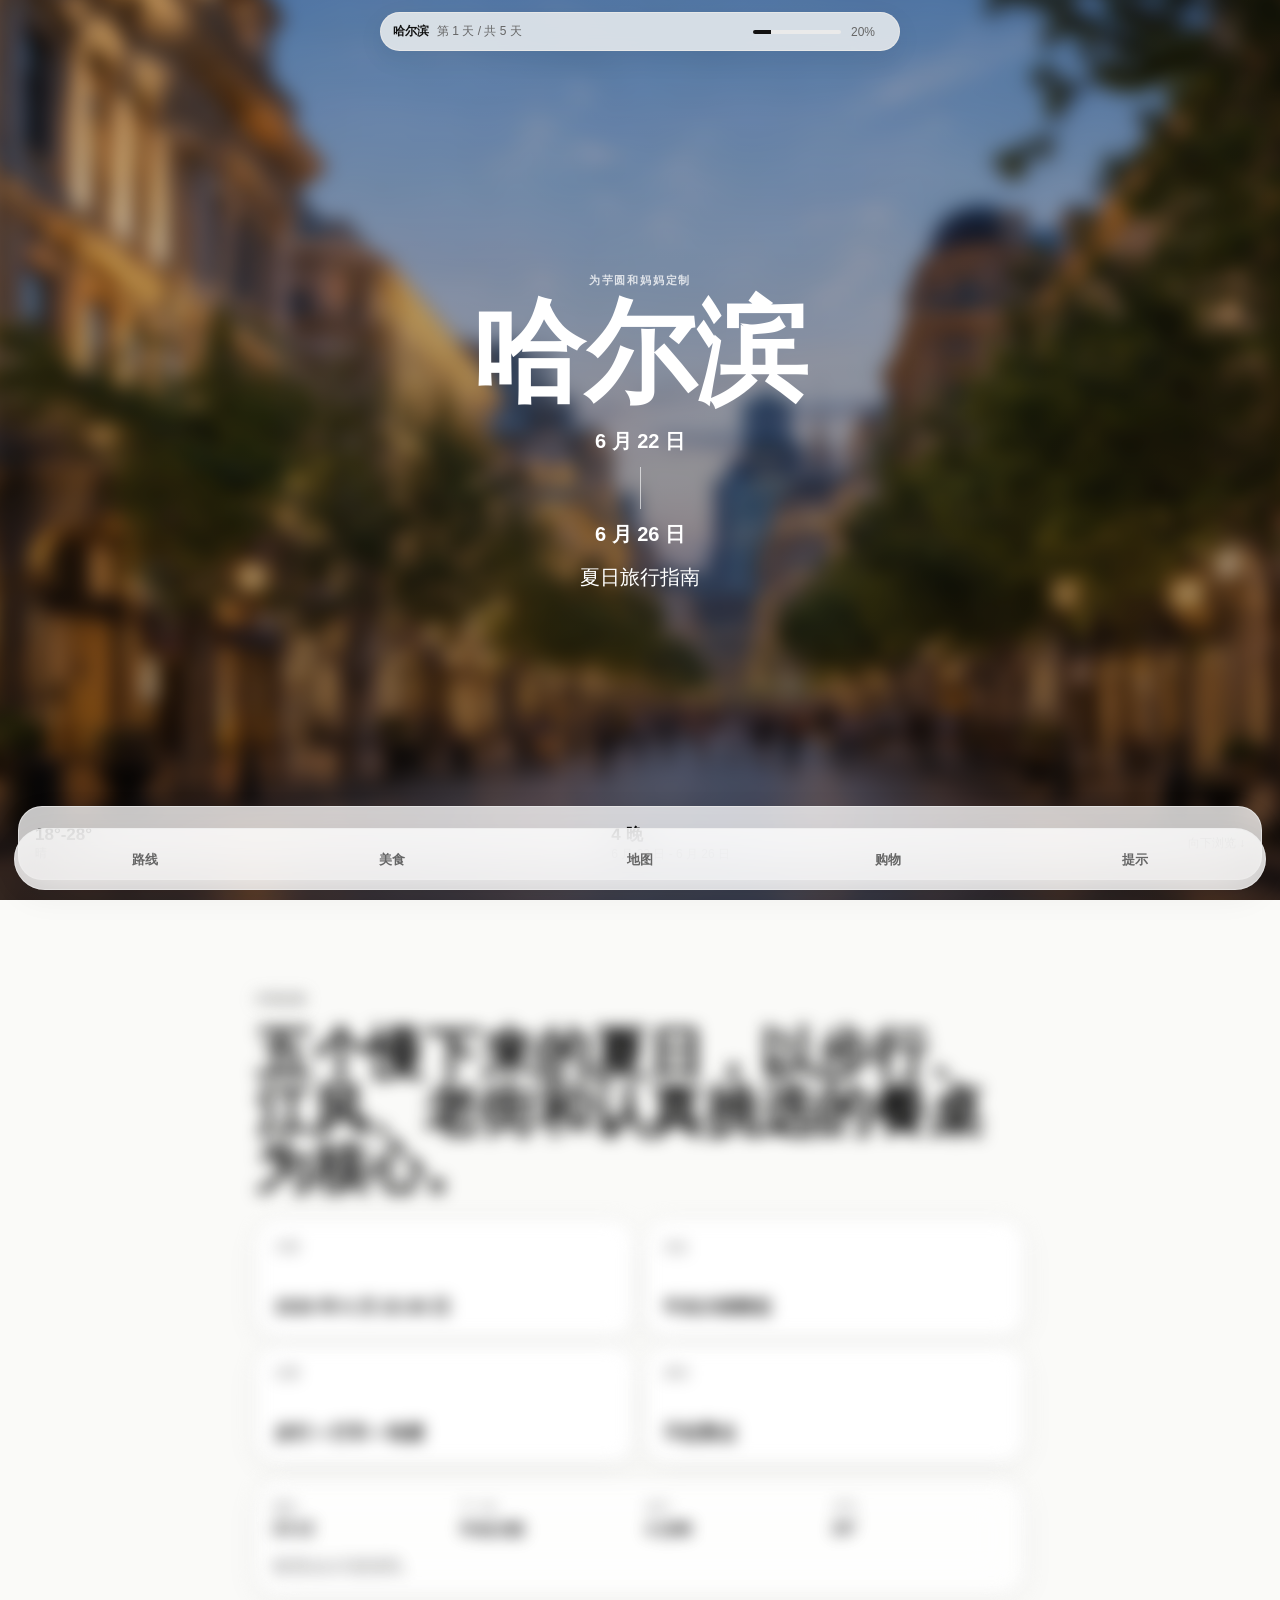
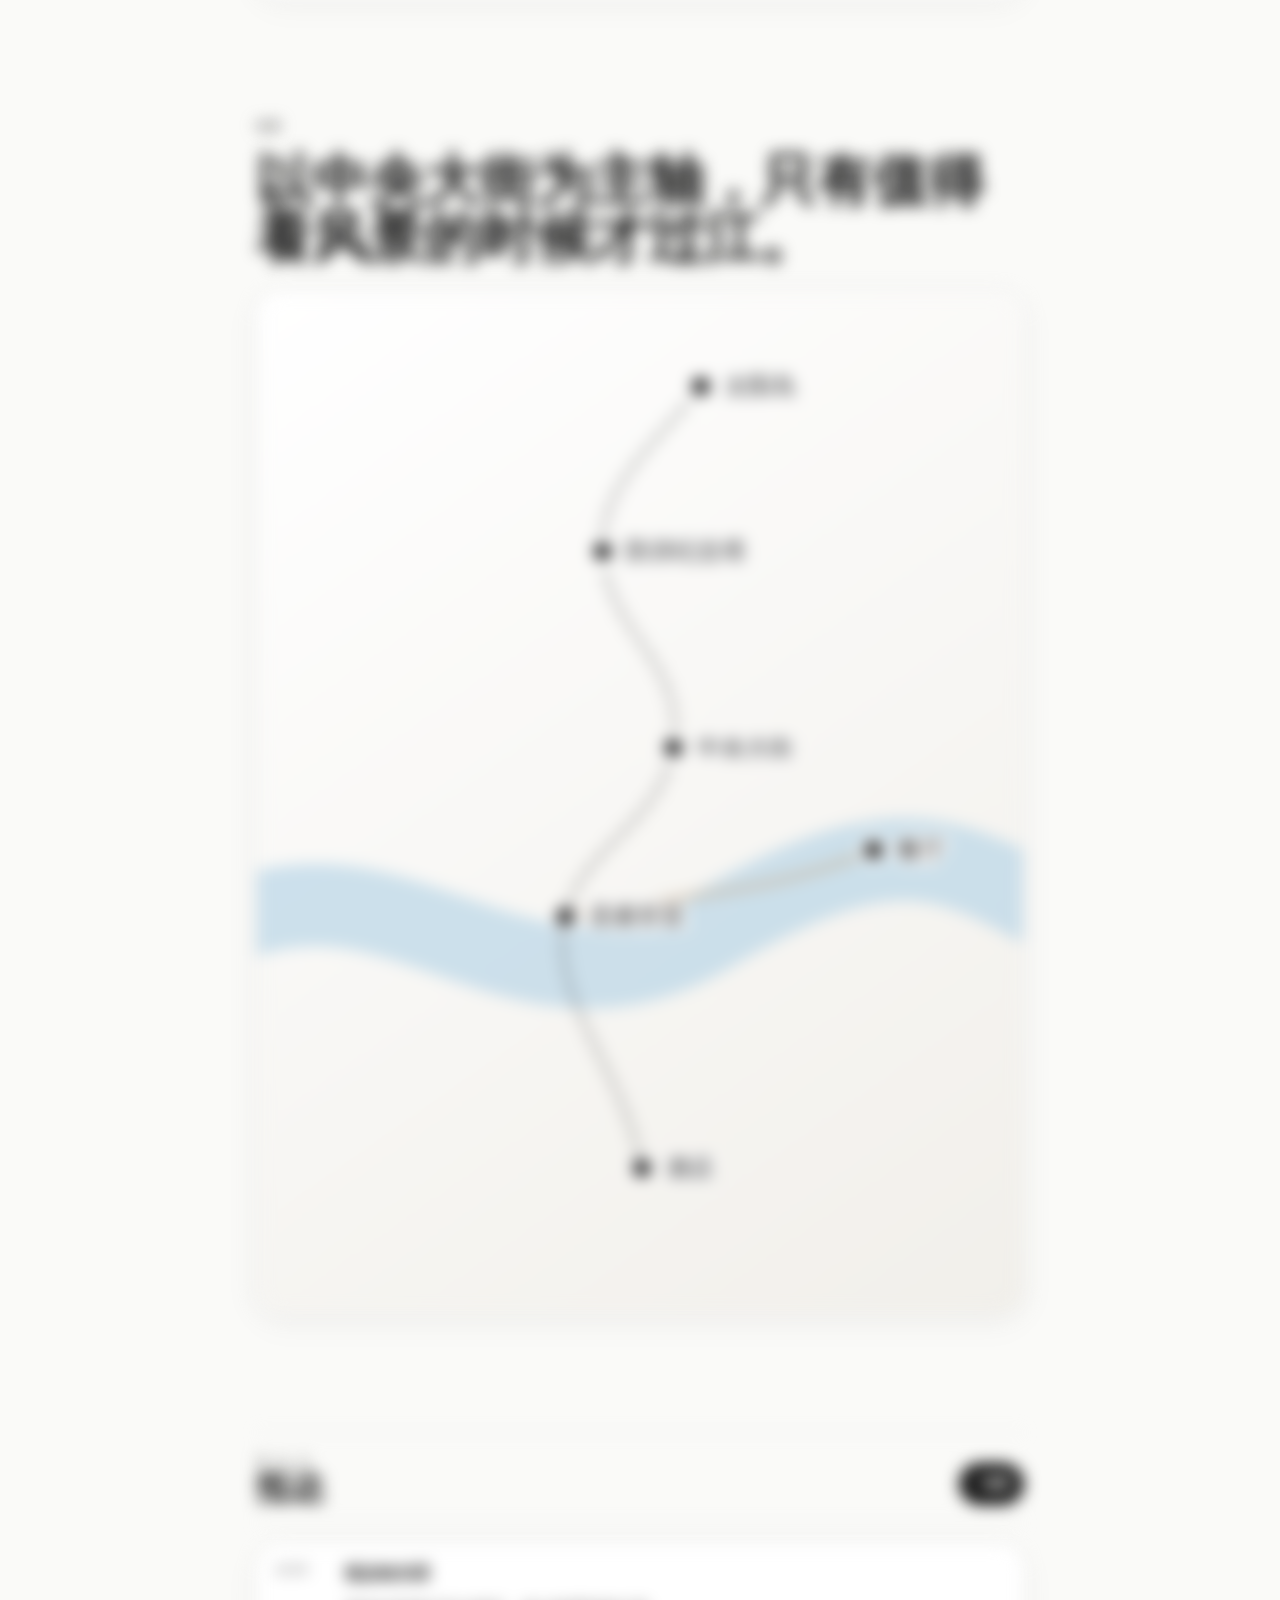
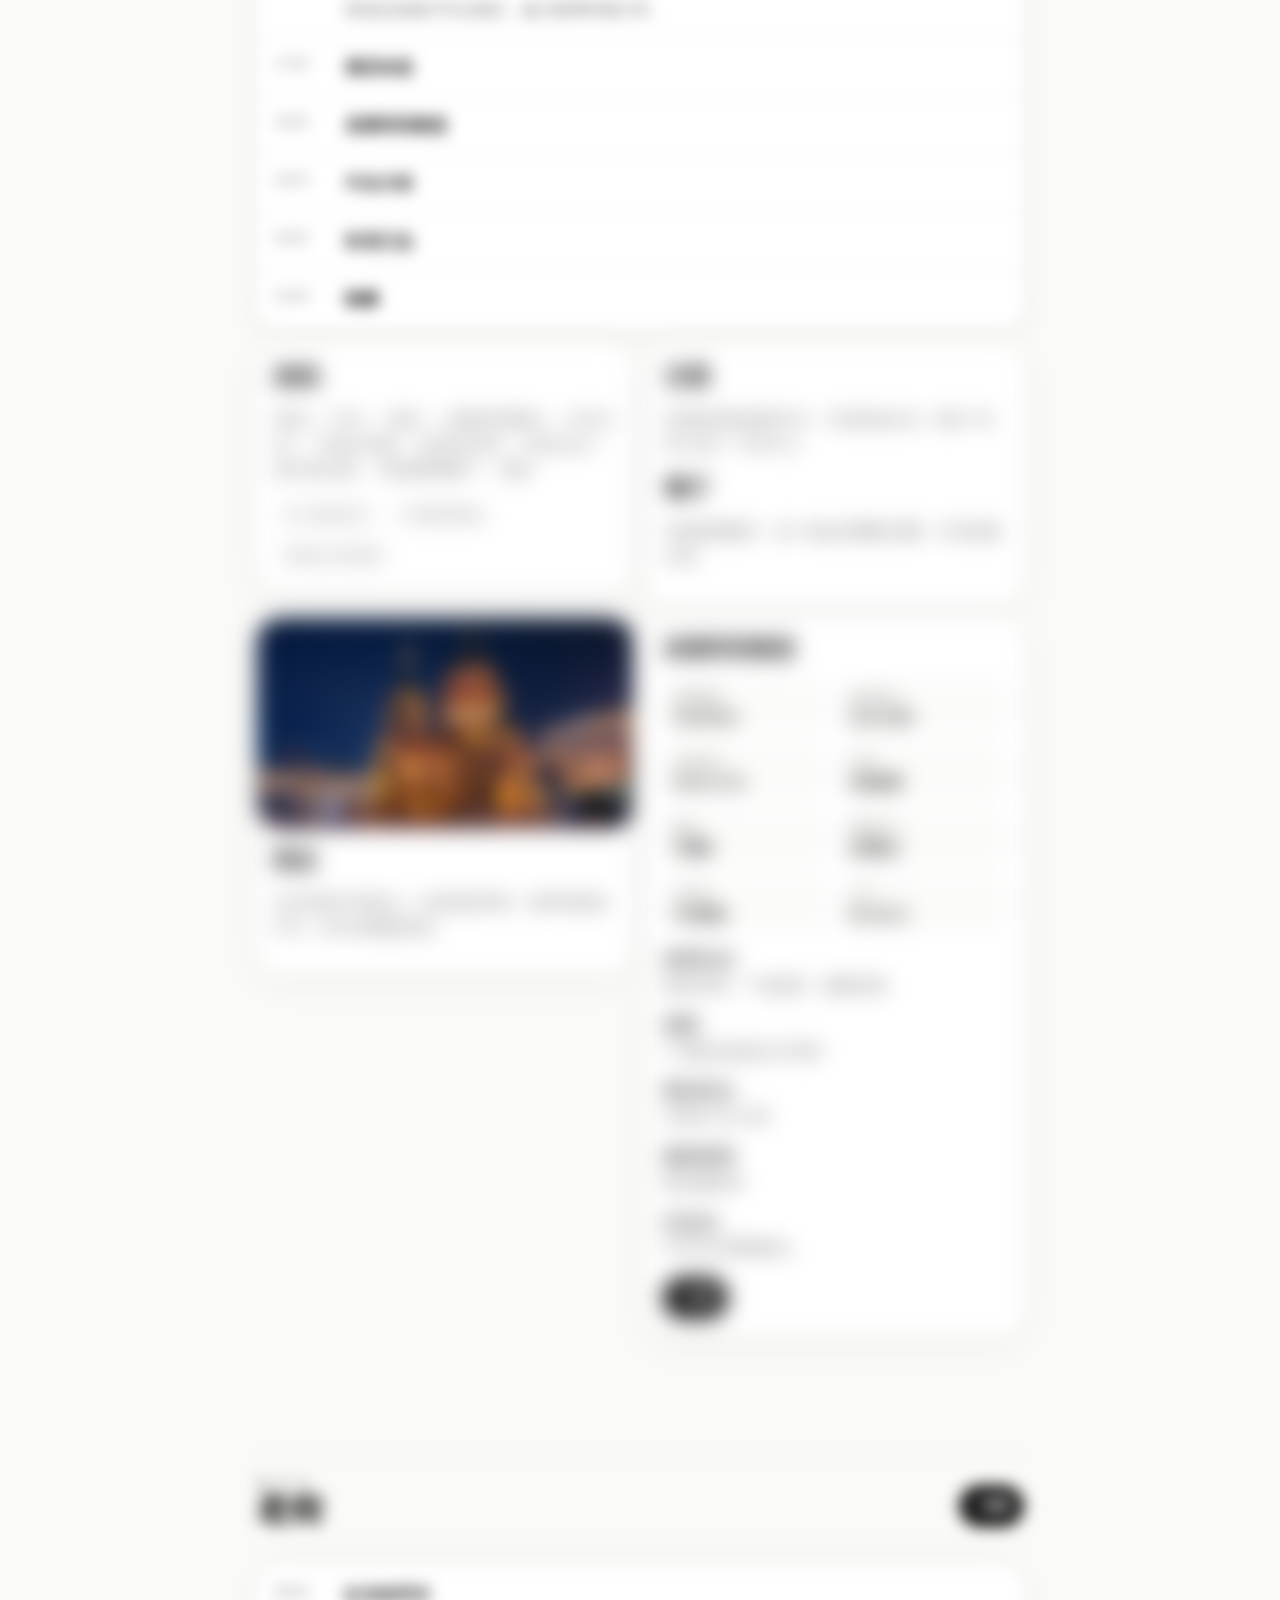
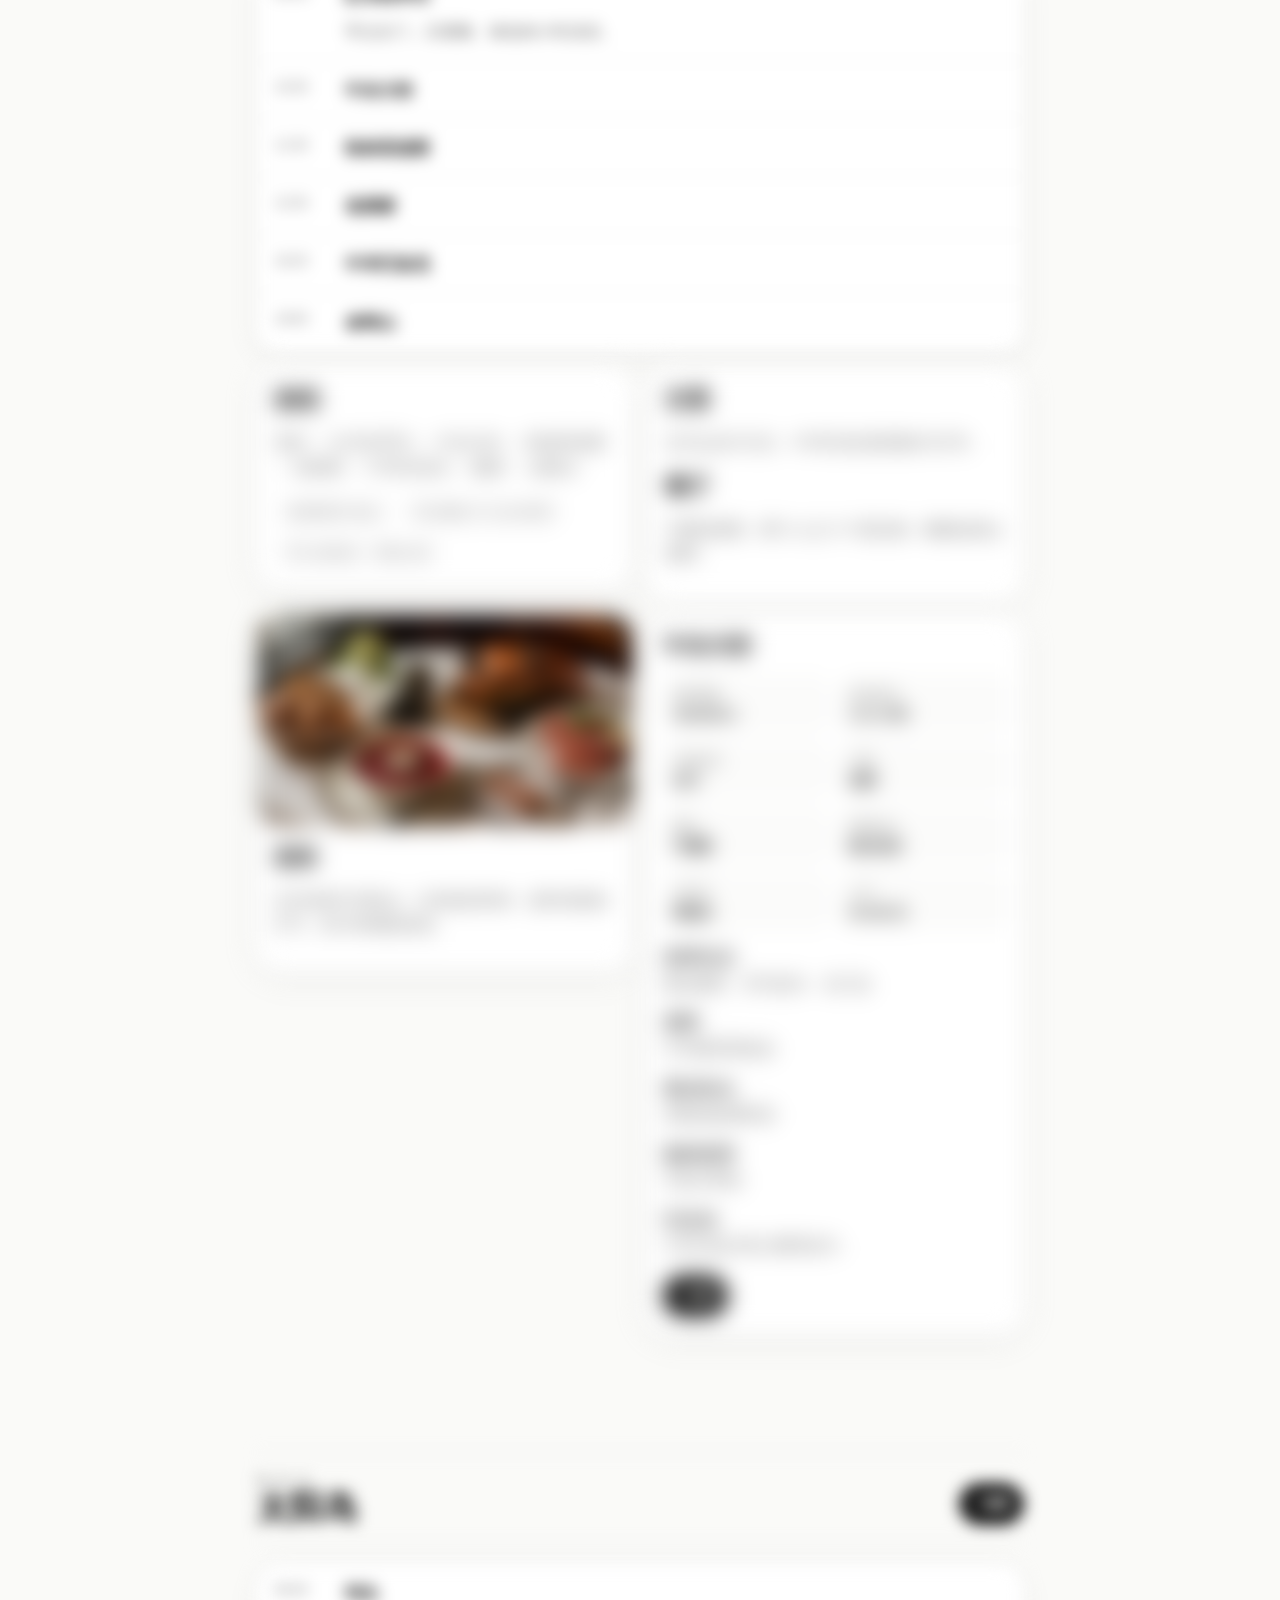
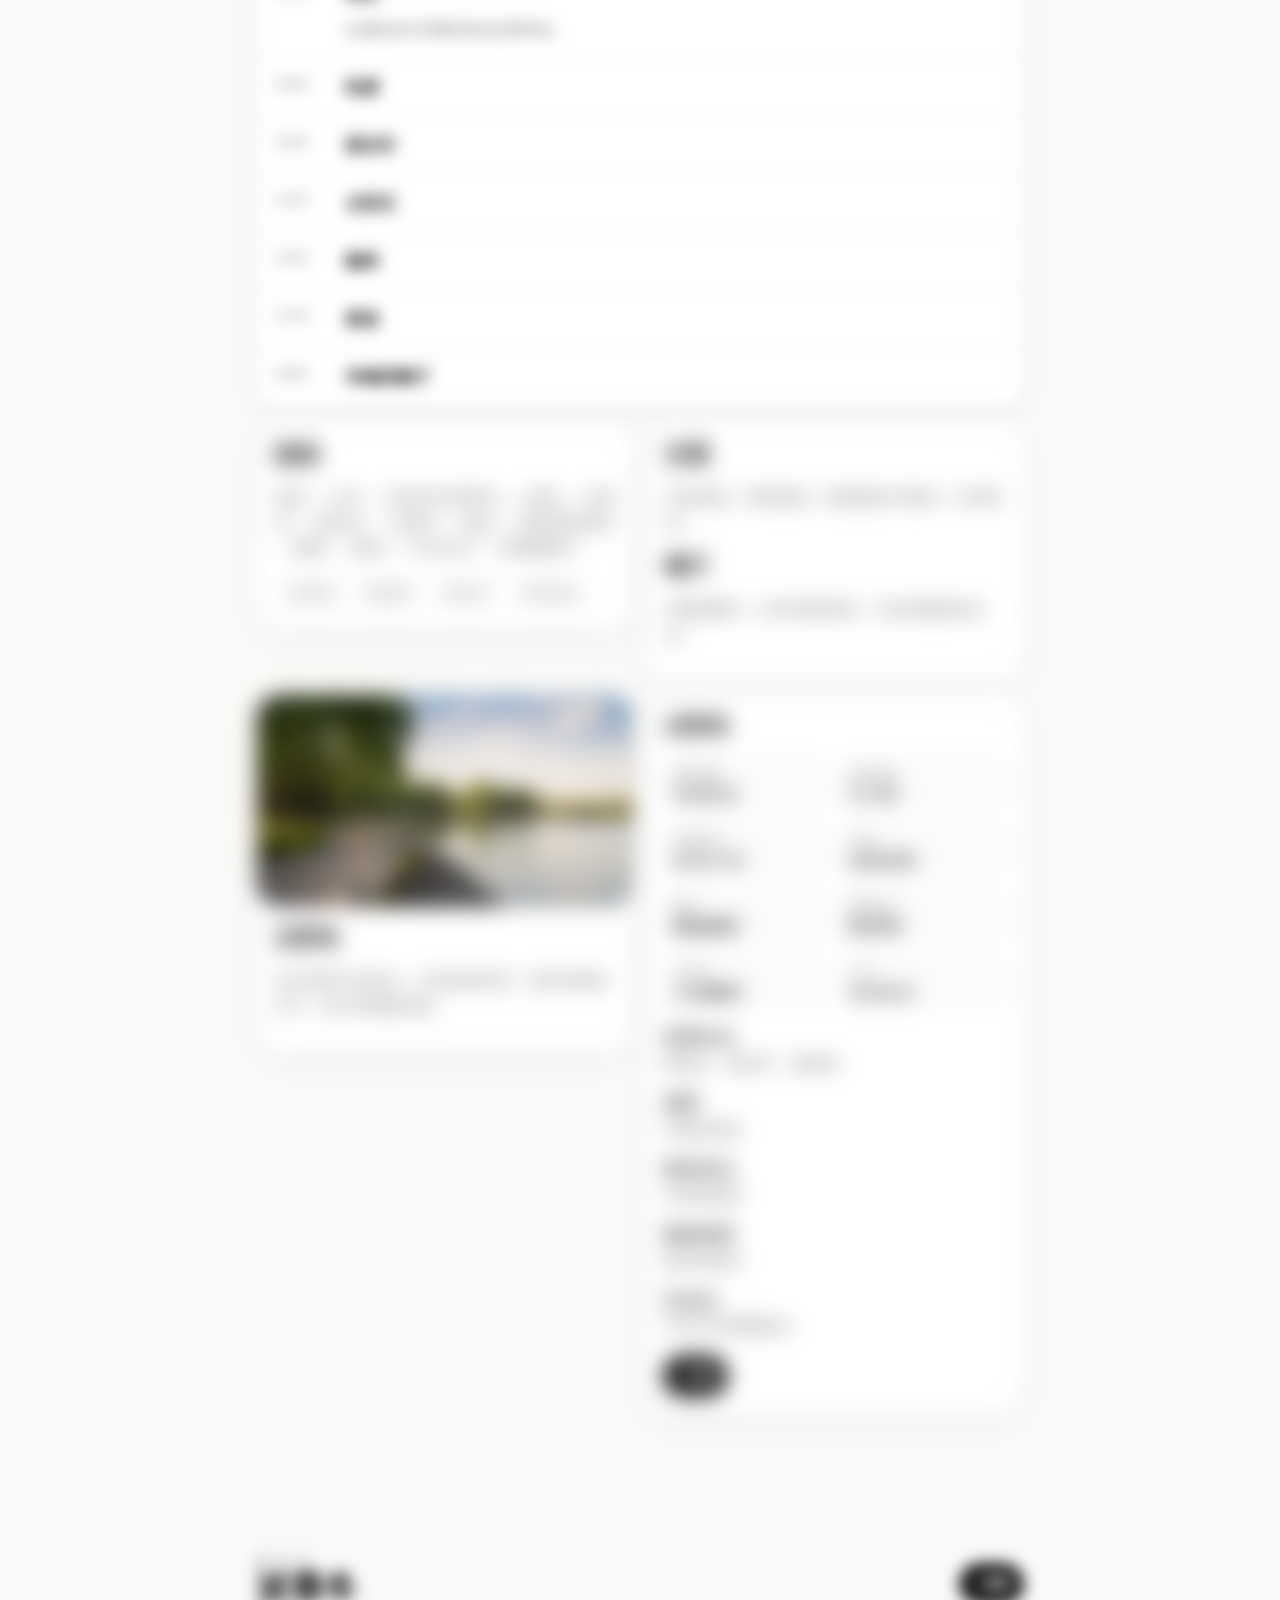
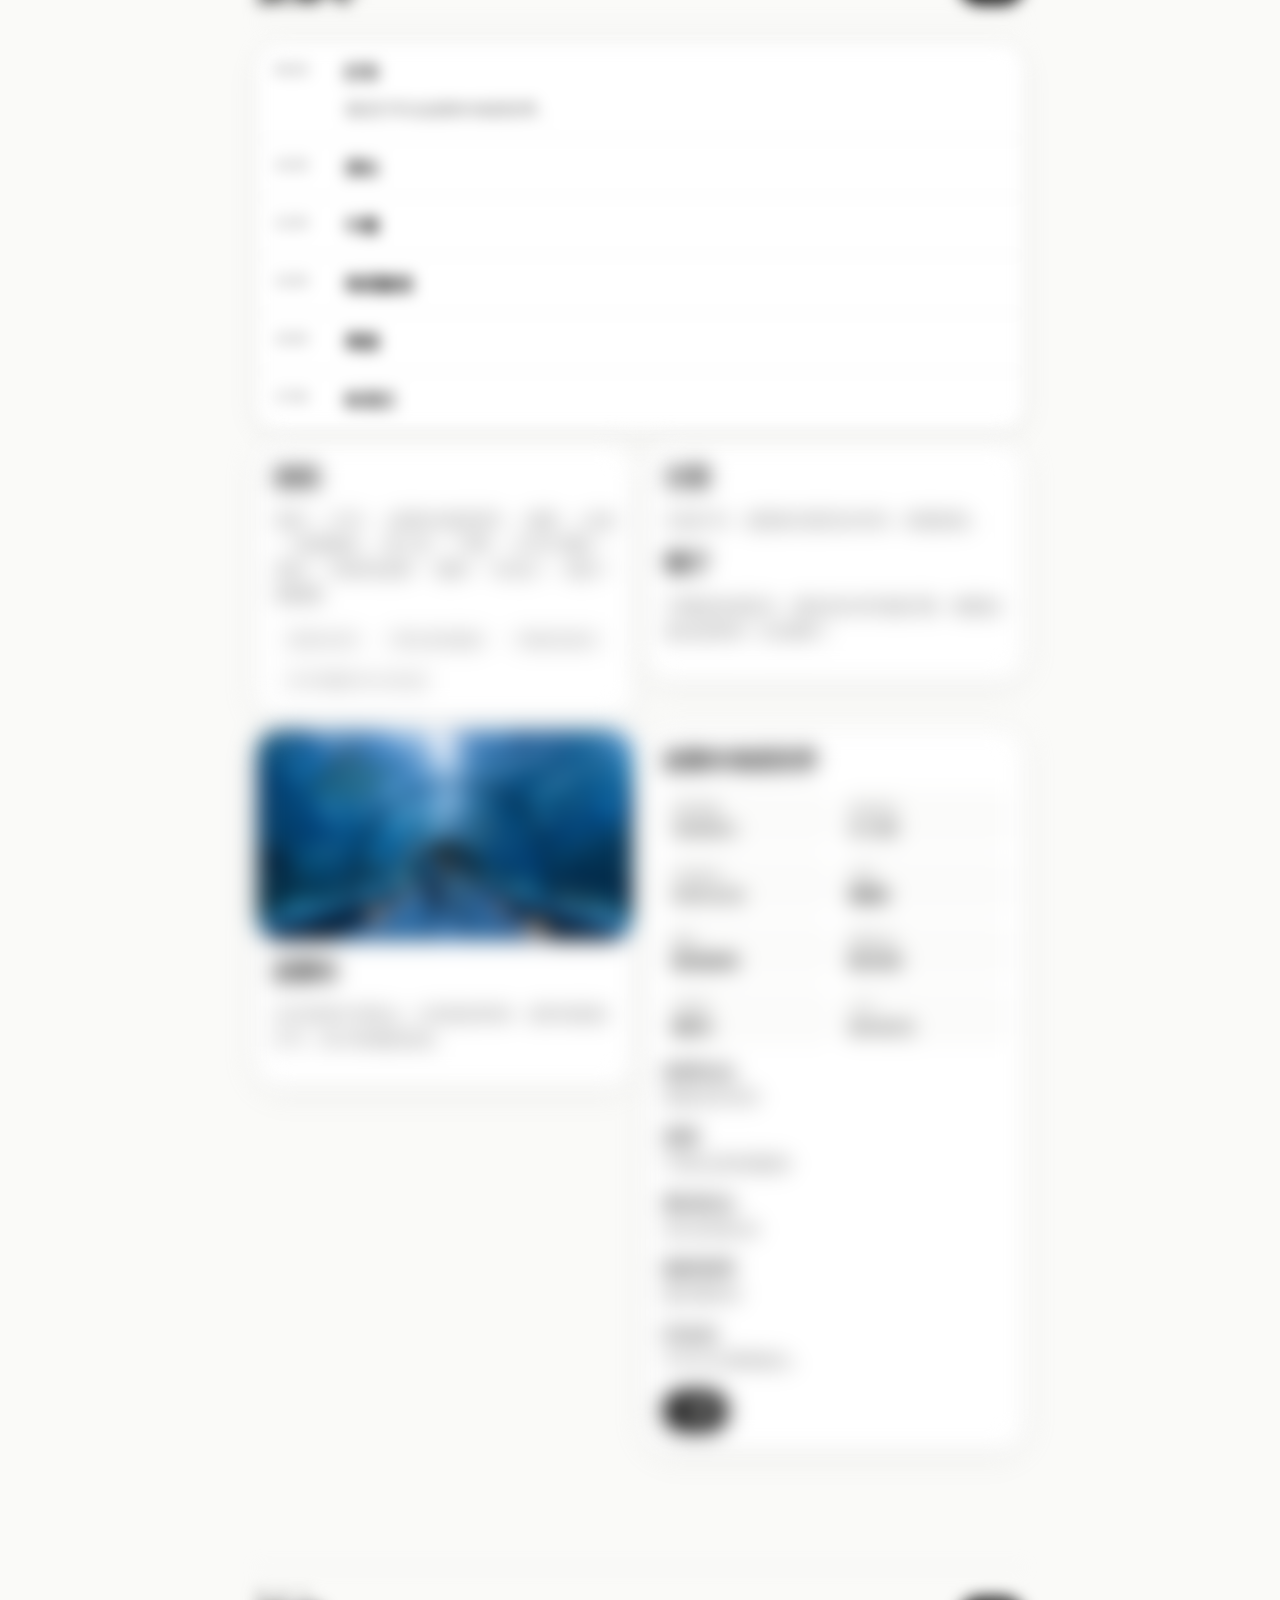
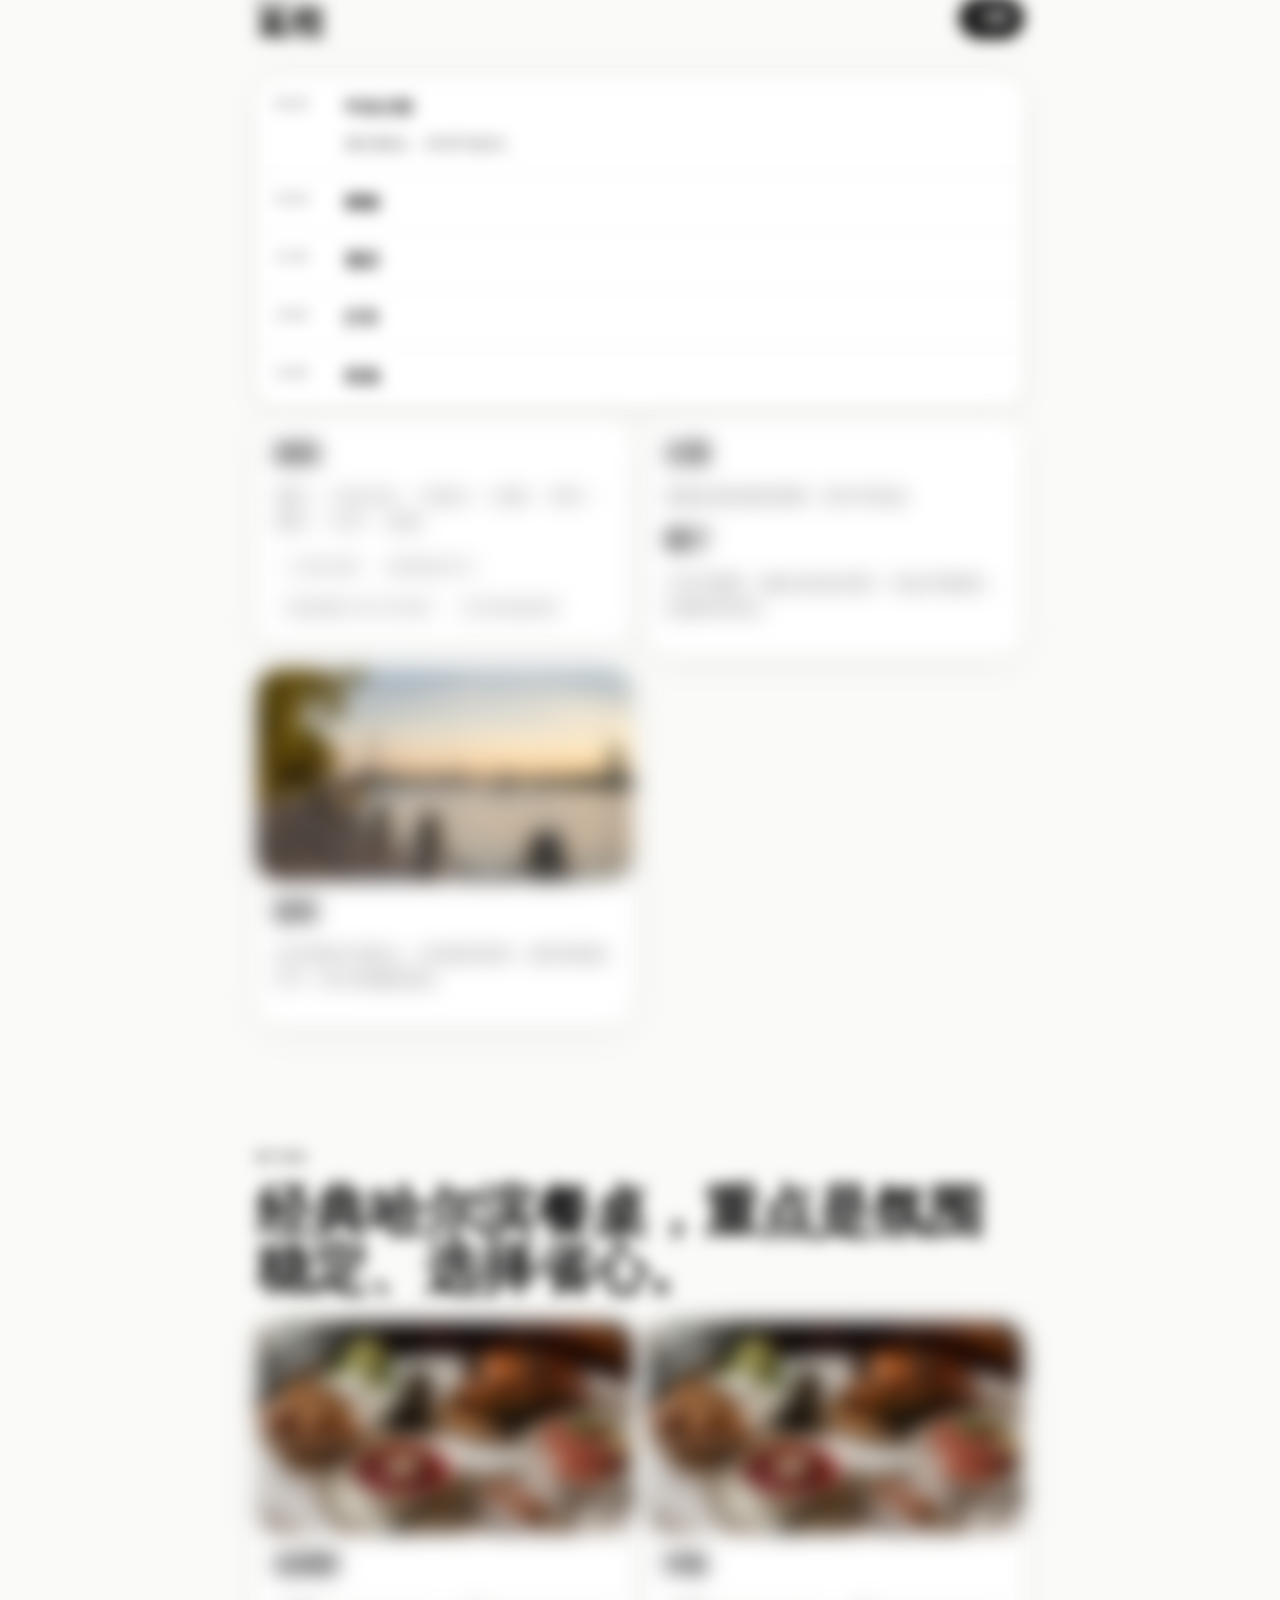
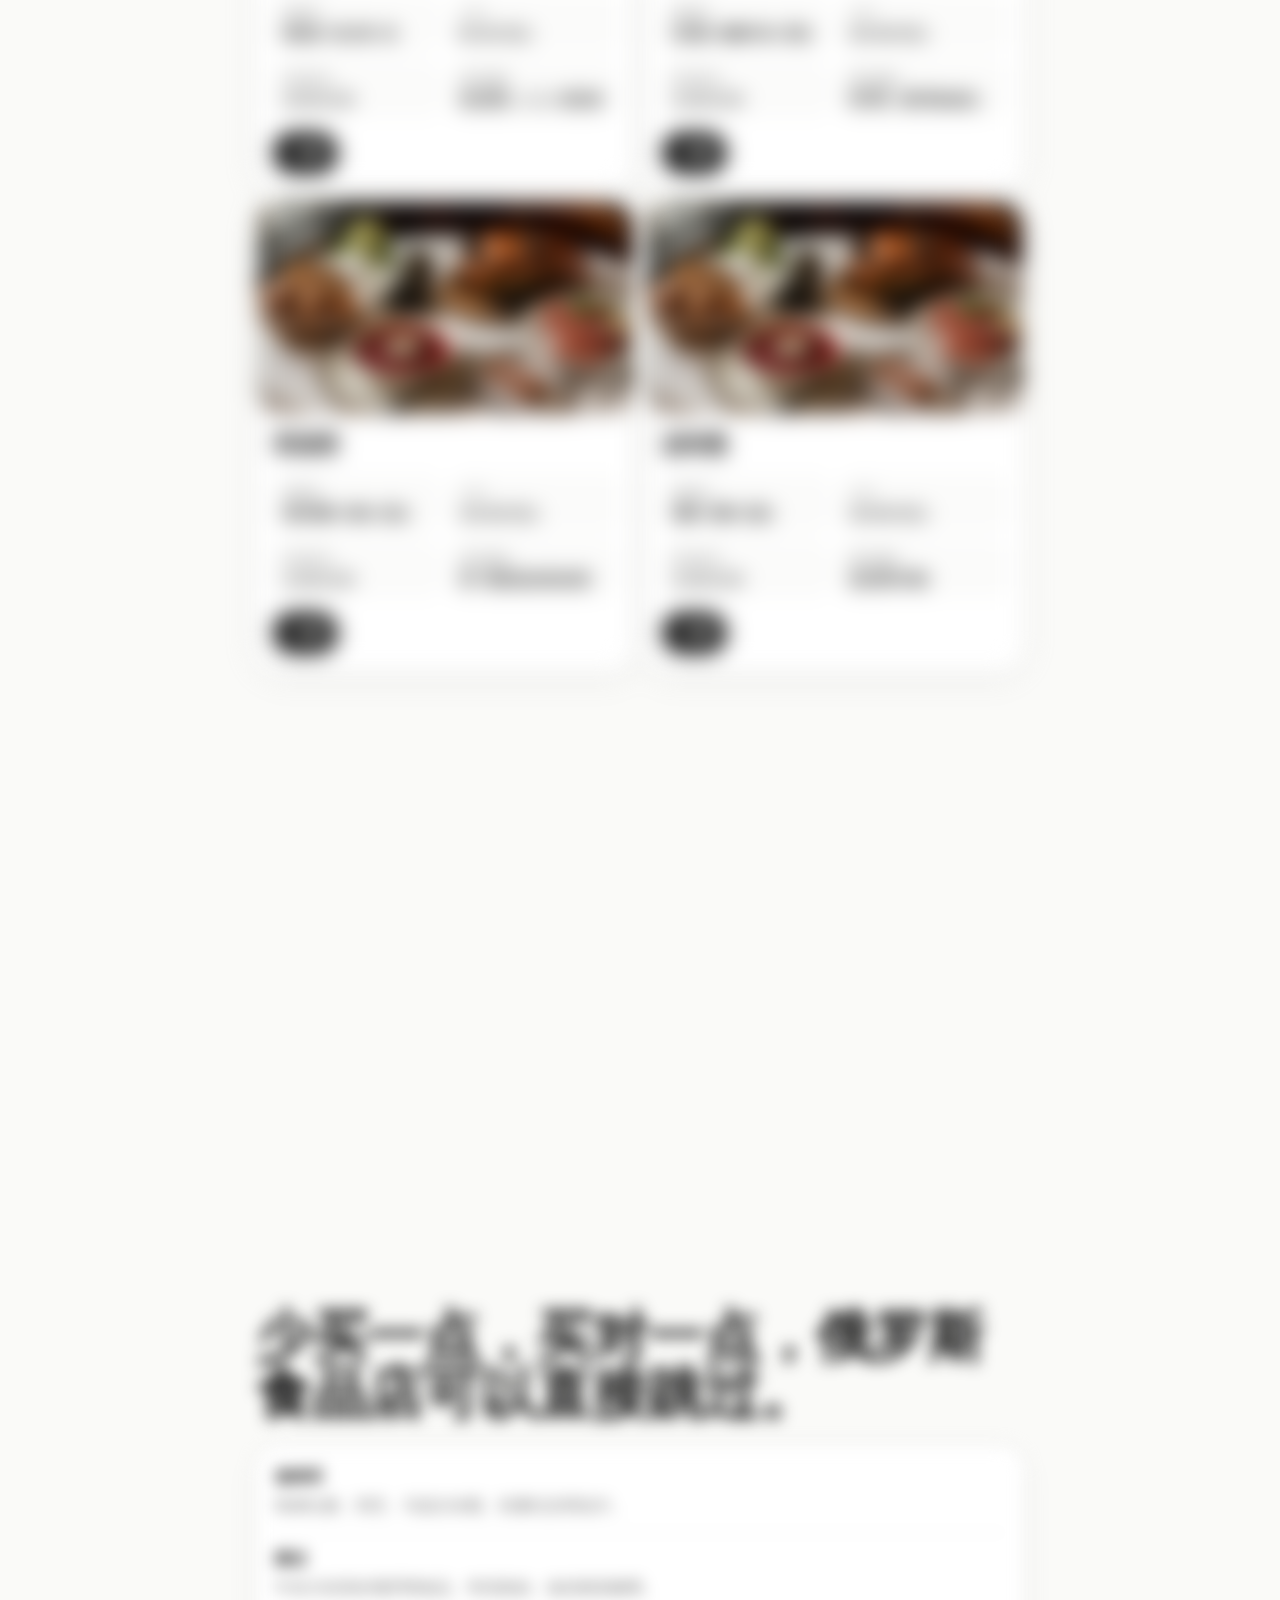
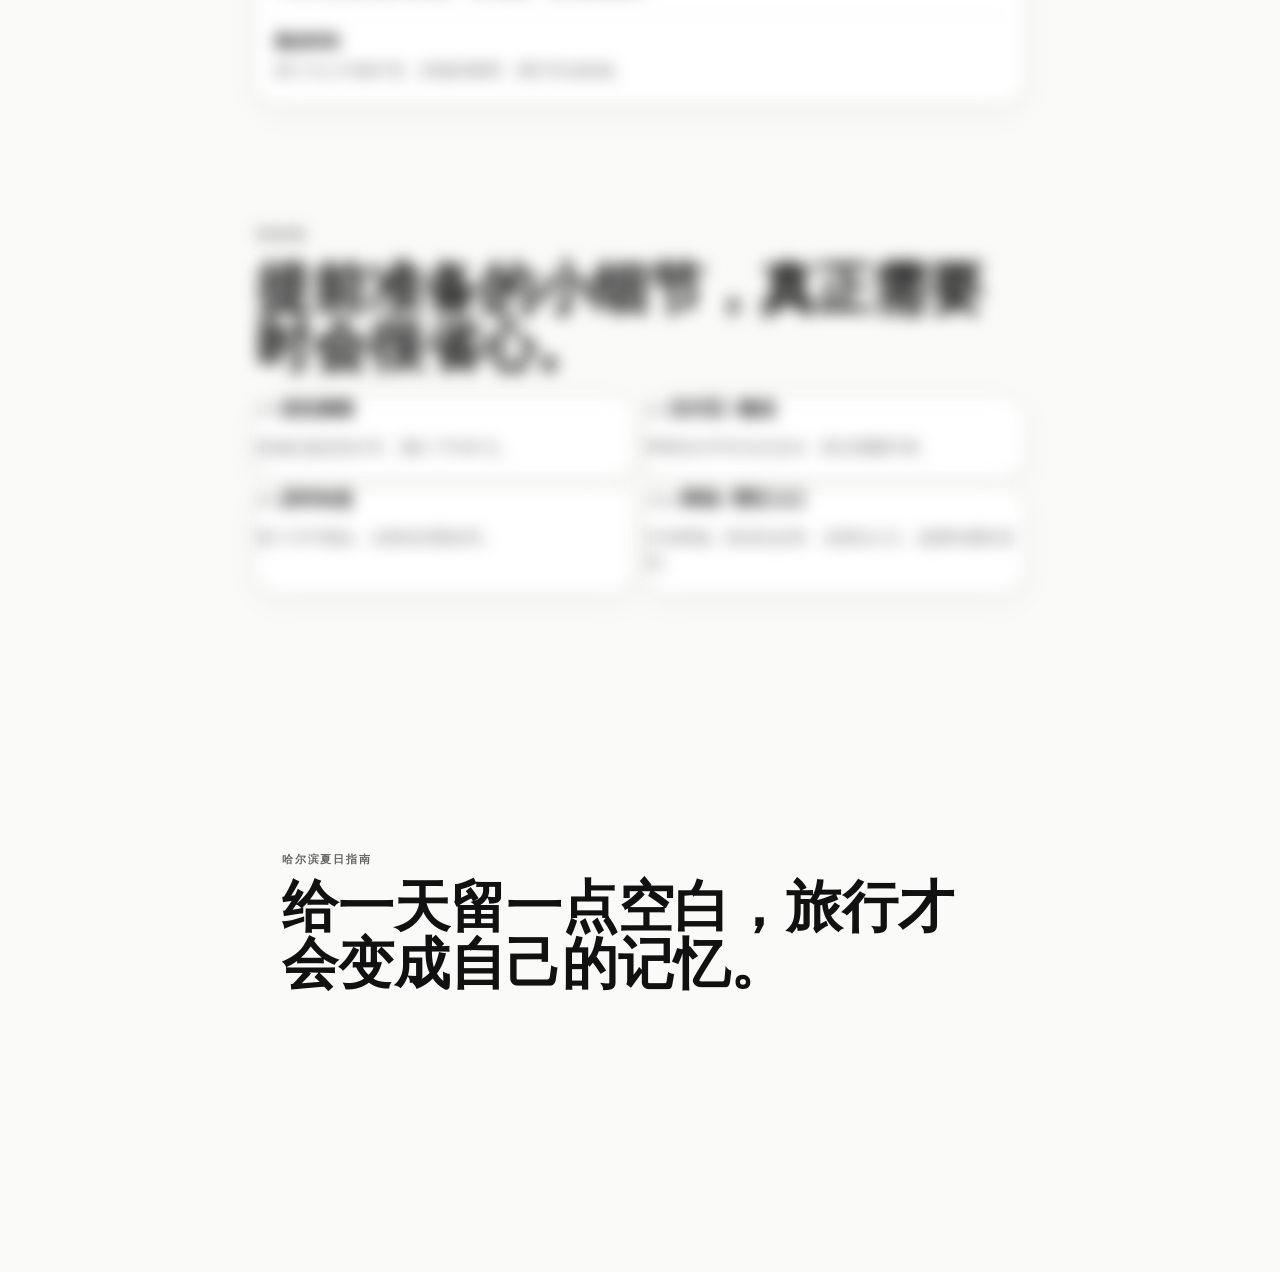
==== index.html @ c0953426 "Initial commit" ====
<!doctype html>
<html lang="zh-CN">
  <head>
    <meta charset="utf-8">
    <meta name="viewport" content="width=device-width, initial-scale=1, viewport-fit=cover">
    <meta name="theme-color" content="#FAFAF8">
    <meta name="apple-mobile-web-app-capable" content="yes">
    <meta name="apple-mobile-web-app-status-bar-style" content="default">
    <meta name="apple-mobile-web-app-title" content="哈尔滨指南">
    <title>哈尔滨夏日指南</title>
    <link rel="manifest" href="manifest.webmanifest">
    <link rel="apple-touch-icon" href="assets/icon.svg">
    <link rel="preload" href="assets/images/hero-central.jpg" as="image">
    <link rel="stylesheet" href="styles.css">
  </head>
  <body>
    <div class="progress-shell" aria-label="旅行进度">
      <div>
        <strong>哈尔滨</strong>
        <span id="progressDay">第 1 天 / 共 5 天</span>
      </div>
      <div class="progress-track"><span id="progressBar"></span></div>
      <span id="progressPct">20%</span>
    </div>

    <main>
      <section class="hero snap-section" id="hero" data-day="1">
        <img class="hero-image" src="assets/images/hero-central.jpg" alt="夏日傍晚的哈尔滨中央大街">
        <div class="hero-scrim"></div>
        <div class="hero-content">
          <p class="kicker">为芋圆和妈妈定制</p>
          <h1>哈尔滨</h1>
          <div class="hero-dates">
            <span>6 月 22 日</span>
            <i></i>
            <span>6 月 26 日</span>
          </div>
          <p class="hero-subtitle">夏日旅行指南</p>
        </div>
        <div class="hero-bottom glass">
          <div><b>18°-28°</b><span>晴</span></div>
          <div><b>4 晚</b><span>6 月 22 日 - 6 月 26 日</span></div>
          <a href="#overview">向下浏览 ↓</a>
        </div>
      </section>

      <section class="section intro snap-section" id="overview" data-day="1">
        <p class="section-label">行程总览</p>
        <h2>五个慢下来的夏日，以步行、江风、老街和认真挑选的餐桌为核心。</h2>
        <div class="overview-grid">
          <article><span>日期</span><b>2026 年 6 月 22-26 日</b></article>
          <article><span>住处</span><b>中央大街附近</b></article>
          <article><span>交通</span><b>步行 + 打车 + 轮渡</b></article>
          <article><span>原则</span><b>不赶景点</b></article>
        </div>
        <aside class="live-card glass" id="liveCard">
          <div><span>现在</span><b id="liveTime">09:30</b></div>
          <div><span>下一站</span><b id="liveNext">圣索菲亚教堂</b></div>
          <div><span>步行</span><b id="liveWalk">8 分钟</b></div>
          <div><span>天气</span><b>24°</b></div>
          <p id="liveTip">可以买马迭尔冰棍。</p>
        </aside>
      </section>

      <section class="section map-section snap-section" id="map" data-day="3">
        <p class="section-label">地图</p>
        <h2>以中央大街为主轴，只有值得看风景的时候才过江。</h2>
        <div class="map-card">
          <svg viewBox="0 0 390 520" role="img" aria-label="哈尔滨行程矢量路线图">
            <path class="river" d="M-20 324 C 72 278, 133 384, 230 326 S 354 286, 422 326"></path>
            <path class="route" d="M196 446 C186 394 148 360 157 318 C164 284 206 270 212 232 C219 188 178 174 176 132 C174 98 205 76 226 48"></path>
            <path class="route alt" d="M160 318 C214 306 258 308 314 284"></path>
            <g class="pin" transform="translate(196 446)"><circle></circle><text>酒店</text></g>
            <g class="pin" transform="translate(157 318)"><circle></circle><text>圣索菲亚</text></g>
            <g class="pin" transform="translate(212 232)"><circle></circle><text>中央大街</text></g>
            <g class="pin" transform="translate(176 132)"><circle></circle><text>防洪纪念塔</text></g>
            <g class="pin" transform="translate(226 48)"><circle></circle><text>太阳岛</text></g>
            <g class="pin" transform="translate(314 284)"><circle></circle><text>餐厅</text></g>
          </svg>
        </div>
      </section>

      <div id="days"></div>

      <section class="section guide-section snap-section" id="food" data-day="4">
        <p class="section-label">餐厅指南</p>
        <h2>经典哈尔滨餐桌，重点是氛围稳定、选择省心。</h2>
        <div class="restaurant-grid" id="restaurants"></div>
      </section>

      <section class="section shopping snap-section" id="shopping" data-day="5">
        <p class="section-label">购物</p>
        <h2>少买一点，买对一点，俄罗斯食品店可以直接跳过。</h2>
        <div class="list-card">
          <p><b>值得买</b><span>秋林红肠、列巴、马迭尔冰棍、轻量纪念明信片。</span></p>
          <p><b>跳过</b><span>中央大街高价俄罗斯食品、夸张套娃、临街散装糖果。</span></p>
          <p><b>最佳时间</b><span>第 5 天上午集中买，回酒店整理，再打车去机场。</span></p>
        </div>
      </section>

      <section class="section emergency snap-section" id="tips" data-day="5">
        <p class="section-label">应急信息</p>
        <h2>提前准备的小细节，真正需要时会很省心。</h2>
        <div class="emergency-grid">
          <article><span>打车</span><b>优先滴滴</b><p>机场往返优先打车，预计 70-90 元。</p></article>
          <article><span>支付</span><b>支付宝 / 微信</b><p>苹果支付不作为主支付，部分商圈可用。</p></article>
          <article><span>体力</span><b>及时休息</b><p>第 3 天不暴走，太阳岛买观光车。</p></article>
          <article><span>卫生间</span><b>商场 / 景区入口</b><p>中央商城、防洪纪念塔、太阳岛入口、波塞冬园区优先。</p></article>
        </div>
      </section>

      <section class="end snap-section" data-day="5">
        <p>哈尔滨夏日指南</p>
        <h2>给一天留一点空白，旅行才会变成自己的记忆。</h2>
      </section>
    </main>

    <nav class="bottom-nav glass" aria-label="指南导航">
      <a href="#days">路线</a>
      <a href="#food">美食</a>
      <a href="#map">地图</a>
      <a href="#shopping">购物</a>
      <a href="#tips">提示</a>
    </nav>

    <button class="top-button" id="topButton" aria-label="回到顶部">↑</button>
    <script src="script.js" defer></script>
  </body>
</html>
---- styles.css ----
:root {
  color-scheme: light dark;
  --bg: #FAFAF8;
  --card: #FFFFFF;
  --primary: #111111;
  --secondary: #666666;
  --divider: #EAEAEA;
  --accent: #C7B299;
  --shadow: 0 8px 32px rgba(0,0,0,.05);
  --radius: 24px;
  --safe-bottom: env(safe-area-inset-bottom, 0px);
  font-family: "SF Pro Display", "PingFang SC", Helvetica, Arial, sans-serif;
}

@media (prefers-color-scheme: dark) {
  :root {
    --bg: #10100F;
    --card: #1A1A18;
    --primary: #F7F4EF;
    --secondary: #B9B5AE;
    --divider: rgba(255,255,255,.12);
    --accent: #D3BEA0;
    --shadow: 0 8px 32px rgba(0,0,0,.25);
  }
}

* { box-sizing: border-box; }
html { scroll-behavior: smooth; background: var(--bg); }
body {
  margin: 0;
  background: var(--bg);
  color: var(--primary);
  letter-spacing: 0;
  -webkit-font-smoothing: antialiased;
}
main { scroll-snap-type: y proximity; overflow-x: clip; }
a { color: inherit; text-decoration: none; }
button { font: inherit; }

.snap-section { scroll-snap-align: start; }
.glass {
  background: color-mix(in srgb, var(--card) 76%, transparent);
  border: 1px solid color-mix(in srgb, var(--divider) 72%, transparent);
  backdrop-filter: blur(22px) saturate(1.3);
  -webkit-backdrop-filter: blur(22px) saturate(1.3);
}

.progress-shell {
  position: fixed;
  z-index: 20;
  top: max(12px, env(safe-area-inset-top));
  left: 16px;
  right: 16px;
  display: grid;
  grid-template-columns: 1fr 88px 36px;
  gap: 10px;
  align-items: center;
  padding: 10px 12px;
  border-radius: 999px;
  background: rgba(250,250,248,.78);
  border: 1px solid rgba(234,234,234,.8);
  backdrop-filter: blur(20px);
  -webkit-backdrop-filter: blur(20px);
  box-shadow: 0 8px 28px rgba(0,0,0,.06);
  font-size: 12px;
}
.progress-shell div:first-child { display: flex; gap: 8px; min-width: 0; }
.progress-shell strong { font-weight: 700; }
.progress-shell span { color: var(--secondary); white-space: nowrap; }
.progress-track { height: 4px; background: var(--divider); border-radius: 999px; overflow: hidden; }
.progress-track span { display: block; height: 100%; width: 20%; background: var(--primary); transition: width .25s ease; }

.hero {
  min-height: 100svh;
  position: relative;
  display: grid;
  place-items: center;
  overflow: hidden;
  color: white;
}
.hero-image {
  position: absolute;
  inset: -16px;
  width: calc(100% + 32px);
  height: calc(100% + 32px);
  object-fit: cover;
  filter: blur(9px) saturate(.92);
  transform: scale(1.05);
}
.hero-scrim { position: absolute; inset: 0; background: linear-gradient(to bottom, rgba(0,0,0,.14), rgba(0,0,0,.38)); }
.hero-content { position: relative; text-align: center; padding: 0 24px; transform: translateY(-18px); }
.kicker, .section-label {
  margin: 0 0 18px;
  color: var(--secondary);
  text-transform: uppercase;
  letter-spacing: .16em;
  font-size: 11px;
  font-weight: 700;
}
.hero .kicker { color: rgba(255,255,255,.76); }
h1 {
  margin: 0;
  font-size: clamp(64px, 18vw, 112px);
  line-height: .84;
  font-weight: 800;
  letter-spacing: 0;
}
.hero-dates {
  margin: 28px auto 16px;
  display: grid;
  gap: 12px;
  justify-items: center;
  font-size: 20px;
  font-weight: 700;
}
.hero-dates i { width: 1px; height: 42px; background: rgba(255,255,255,.62); }
.hero-subtitle { margin: 0; font-size: 20px; }
.hero-bottom {
  position: absolute;
  left: 18px;
  right: 18px;
  bottom: calc(20px + var(--safe-bottom));
  border-radius: var(--radius);
  color: var(--primary);
  display: grid;
  grid-template-columns: 1fr 1fr auto;
  gap: 12px;
  align-items: center;
  padding: 16px;
  box-shadow: var(--shadow);
}
.hero-bottom b, .hero-bottom span { display: block; }
.hero-bottom b { font-size: 17px; }
.hero-bottom span, .hero-bottom a { color: var(--secondary); font-size: 12px; }

.section {
  padding: 92px 18px 32px;
  max-width: 840px;
  margin: 0 auto;
}
.section h2, .end h2 {
  margin: 0 0 24px;
  font-size: clamp(30px, 8vw, 56px);
  line-height: 1.02;
  font-weight: 760;
  letter-spacing: 0;
}
.overview-grid, .emergency-grid, .restaurant-grid {
  display: grid;
  grid-template-columns: repeat(2, minmax(0, 1fr));
  gap: 10px;
}
.overview-grid article, .emergency-grid article, .list-card, .restaurant, .day-card, .place-card {
  background: var(--card);
  border: 1px solid var(--divider);
  border-radius: var(--radius);
  box-shadow: var(--shadow);
}
.overview-grid article { padding: 18px; min-height: 116px; display: grid; align-content: space-between; }
article span, .meta span, .live-card span { color: var(--secondary); font-size: 12px; }
article b { font-size: 18px; line-height: 1.15; }

.live-card {
  margin-top: 18px;
  padding: 16px;
  border-radius: var(--radius);
  display: grid;
  grid-template-columns: repeat(4, 1fr);
  gap: 12px;
  box-shadow: var(--shadow);
}
.live-card b { display: block; margin-top: 4px; font-size: 16px; }
.live-card p { grid-column: 1 / -1; margin: 4px 0 0; color: var(--secondary); }

.map-card {
  border-radius: var(--radius);
  background: linear-gradient(145deg, #fff, #f1efea);
  border: 1px solid var(--divider);
  box-shadow: var(--shadow);
  overflow: hidden;
}
.map-card svg { display: block; width: 100%; height: auto; }
.river { fill: none; stroke: #BBD7E8; stroke-width: 42; stroke-linecap: round; opacity: .72; }
.route { fill: none; stroke: #1f1f1f; stroke-width: 2.2; stroke-linecap: round; stroke-dasharray: 1 8; }
.route.alt { stroke: var(--accent); stroke-dasharray: none; }
.pin circle { r: 6; fill: var(--primary); stroke: white; stroke-width: 3; }
.pin text { font-size: 12px; fill: var(--primary); paint-order: stroke; stroke: white; stroke-width: 5; stroke-linejoin: round; transform: translate(12px, 4px); }

.day { padding-top: 86px; }
.day-header {
  border-top: 1px solid var(--divider);
  border-bottom: 1px solid var(--divider);
  padding: 18px 0;
  margin-bottom: 20px;
  display: flex;
  justify-content: space-between;
  align-items: end;
}
.day-header span { color: var(--secondary); font-size: 12px; letter-spacing: .16em; }
.day-header h2 { margin: 0; font-size: 34px; }
.timeline {
  background: var(--card);
  border: 1px solid var(--divider);
  border-radius: var(--radius);
  box-shadow: var(--shadow);
  overflow: hidden;
}
.timeline details { padding: 0 18px; }
.timeline details + details { border-top: 1px solid var(--divider); }
.timeline summary {
  list-style: none;
  cursor: pointer;
  display: grid;
  grid-template-columns: 58px 1fr;
  gap: 12px;
  padding: 17px 0;
}
.timeline summary::-webkit-details-marker { display: none; }
.time { color: var(--secondary); font-variant-numeric: tabular-nums; font-size: 13px; }
.timeline h3 { margin: 0; font-size: 17px; }
.timeline p { margin: -4px 0 16px 70px; color: var(--secondary); line-height: 1.55; }
.day-grid { display: grid; gap: 12px; margin-top: 14px; }
.day-card { padding: 18px; }
.day-card h3, .place-card h3, .restaurant h3 { margin: 0 0 10px; font-size: 22px; }
.day-card p, .place-card p, .restaurant p, .list-card p, .emergency-grid p { color: var(--secondary); line-height: 1.55; }
.tagline { display: flex; flex-wrap: wrap; gap: 8px; margin-top: 14px; }
.tagline span {
  border: 1px solid var(--divider);
  border-radius: 999px;
  padding: 7px 10px;
  color: var(--secondary);
  font-size: 12px;
}
.place-card { overflow: hidden; }
.place-card img, .restaurant img {
  display: block;
  width: 100%;
  aspect-ratio: 16 / 9;
  object-fit: cover;
  border-radius: var(--radius);
}
.place-body, .restaurant-body { padding: 16px; }
.meta {
  display: grid;
  grid-template-columns: repeat(2, 1fr);
  gap: 8px;
  margin: 14px 0;
}
.meta div { padding: 10px; border-radius: 16px; background: color-mix(in srgb, var(--bg) 72%, var(--card)); }
.meta b { display: block; margin-top: 4px; font-size: 13px; }
.maps-button {
  display: inline-flex;
  align-items: center;
  justify-content: center;
  min-height: 42px;
  padding: 0 14px;
  border-radius: 999px;
  background: var(--primary);
  color: var(--bg);
  font-size: 14px;
  font-weight: 700;
}
.restaurant { overflow: hidden; }
.restaurant-grid { grid-template-columns: 1fr; }
.list-card { padding: 18px; }
.list-card p { display: grid; gap: 4px; margin: 0; }
.list-card p + p { border-top: 1px solid var(--divider); padding-top: 14px; margin-top: 14px; }
.list-card b { color: var(--primary); }
.end {
  min-height: 72svh;
  display: grid;
  align-content: center;
  padding: 92px 22px 132px;
  max-width: 760px;
  margin: 0 auto;
}
.end p { color: var(--secondary); letter-spacing: .16em; font-size: 11px; font-weight: 700; }

.bottom-nav {
  position: fixed;
  z-index: 25;
  left: 14px;
  right: 14px;
  bottom: calc(10px + var(--safe-bottom));
  height: 62px;
  border-radius: 999px;
  display: grid;
  grid-template-columns: repeat(5, 1fr);
  align-items: center;
  padding: 6px;
  box-shadow: var(--shadow);
}
.bottom-nav a {
  height: 50px;
  border-radius: 999px;
  display: grid;
  place-items: center;
  color: var(--secondary);
  font-size: 13px;
  font-weight: 650;
}
.bottom-nav a.active { background: var(--primary); color: var(--bg); }
.top-button {
  position: fixed;
  right: 20px;
  bottom: calc(88px + var(--safe-bottom));
  z-index: 21;
  width: 44px;
  height: 44px;
  border: 0;
  border-radius: 999px;
  background: var(--primary);
  color: var(--bg);
  box-shadow: var(--shadow);
  opacity: 0;
  transform: translateY(10px);
  pointer-events: none;
  transition: .2s ease;
}
.top-button.show { opacity: 1; transform: translateY(0); pointer-events: auto; }

.reveal { opacity: 0; transform: translateY(18px) scale(.985); filter: blur(8px); transition: opacity .7s ease, transform .7s ease, filter .7s ease; }
.reveal.visible { opacity: 1; transform: none; filter: blur(0); }

@media (min-width: 768px) {
  .section { padding-left: 36px; padding-right: 36px; }
  .day-grid { grid-template-columns: 1fr 1fr; align-items: start; }
  .restaurant-grid { grid-template-columns: repeat(2, 1fr); }
  .progress-shell { max-width: 520px; margin: 0 auto; }
}

@media (max-width: 430px) {
  .section { padding-left: 16px; padding-right: 16px; }
  .hero-bottom { grid-template-columns: 1fr 1fr; }
  .hero-bottom a { grid-column: 1 / -1; }
  .live-card { grid-template-columns: repeat(2, 1fr); }
}

@media (prefers-reduced-motion: reduce) {
  html { scroll-behavior: auto; }
  *, *::before, *::after { animation-duration: .001ms !important; transition-duration: .001ms !important; }
}
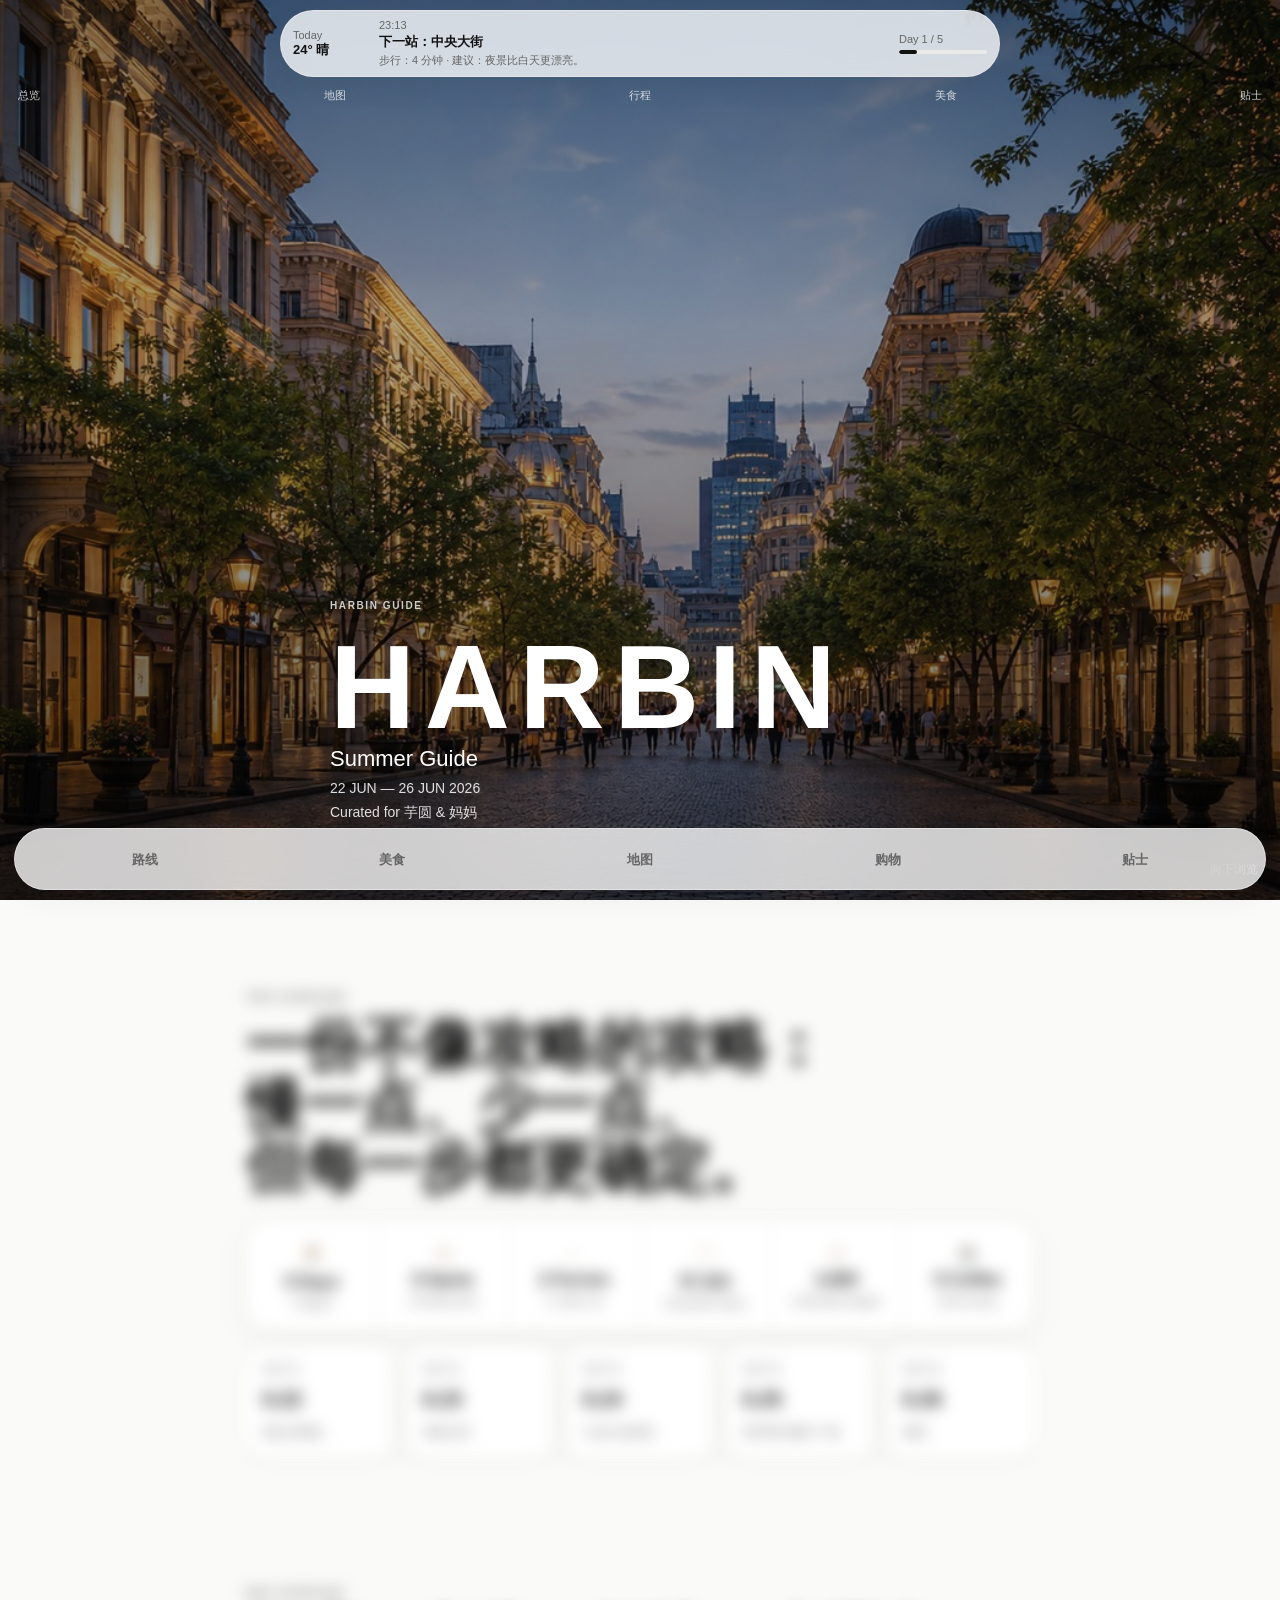
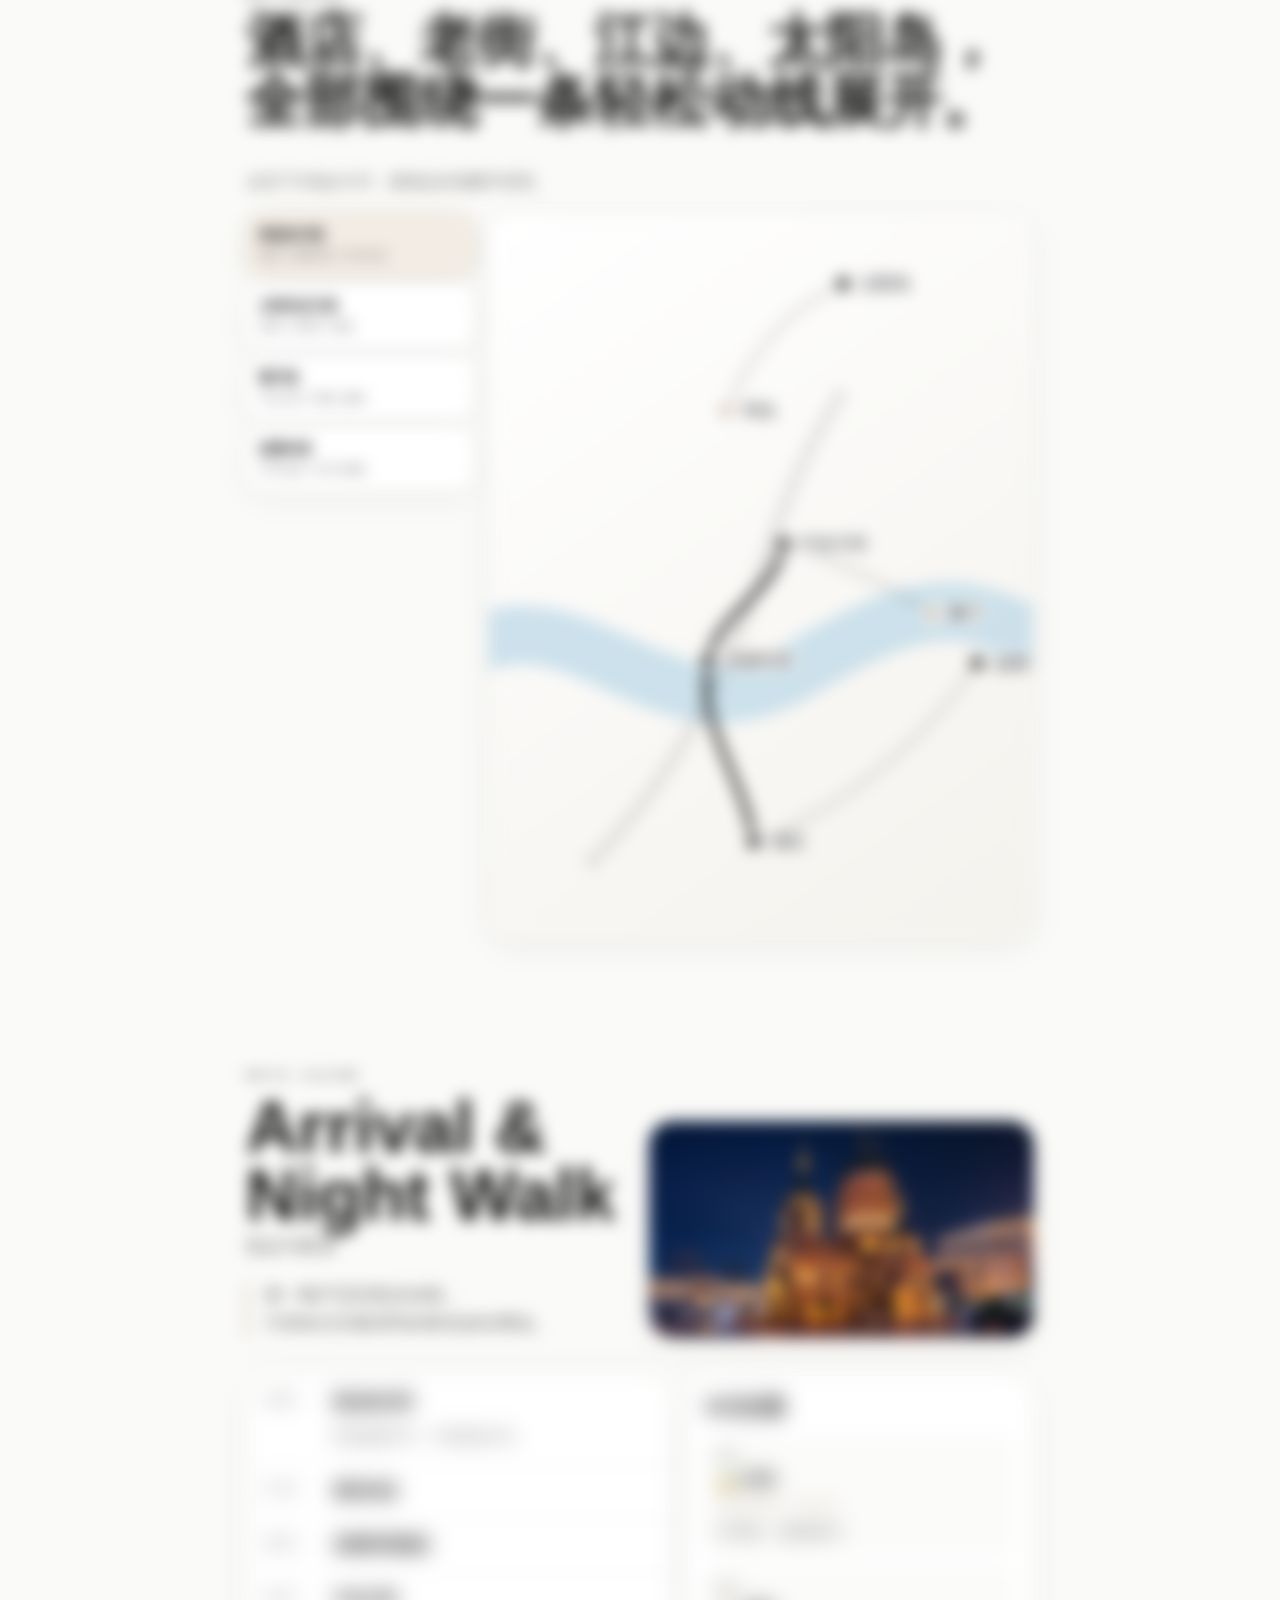
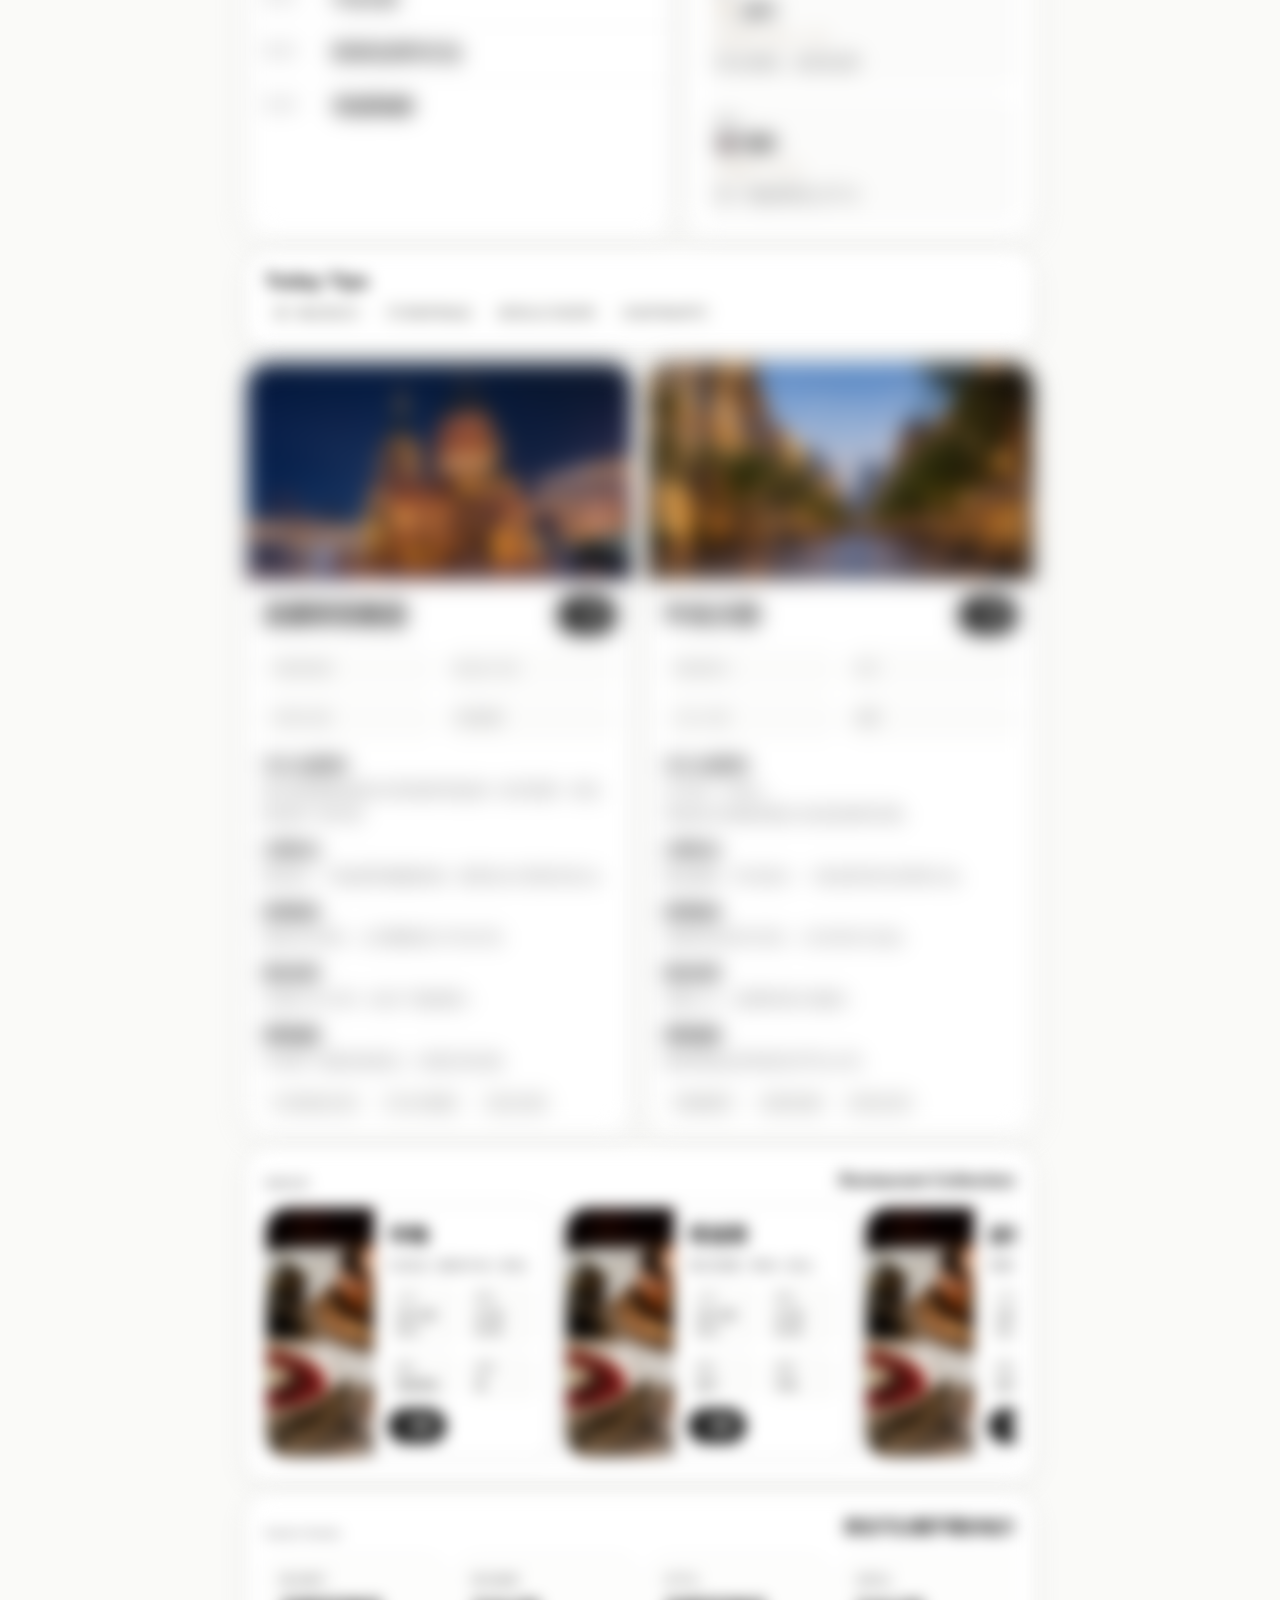
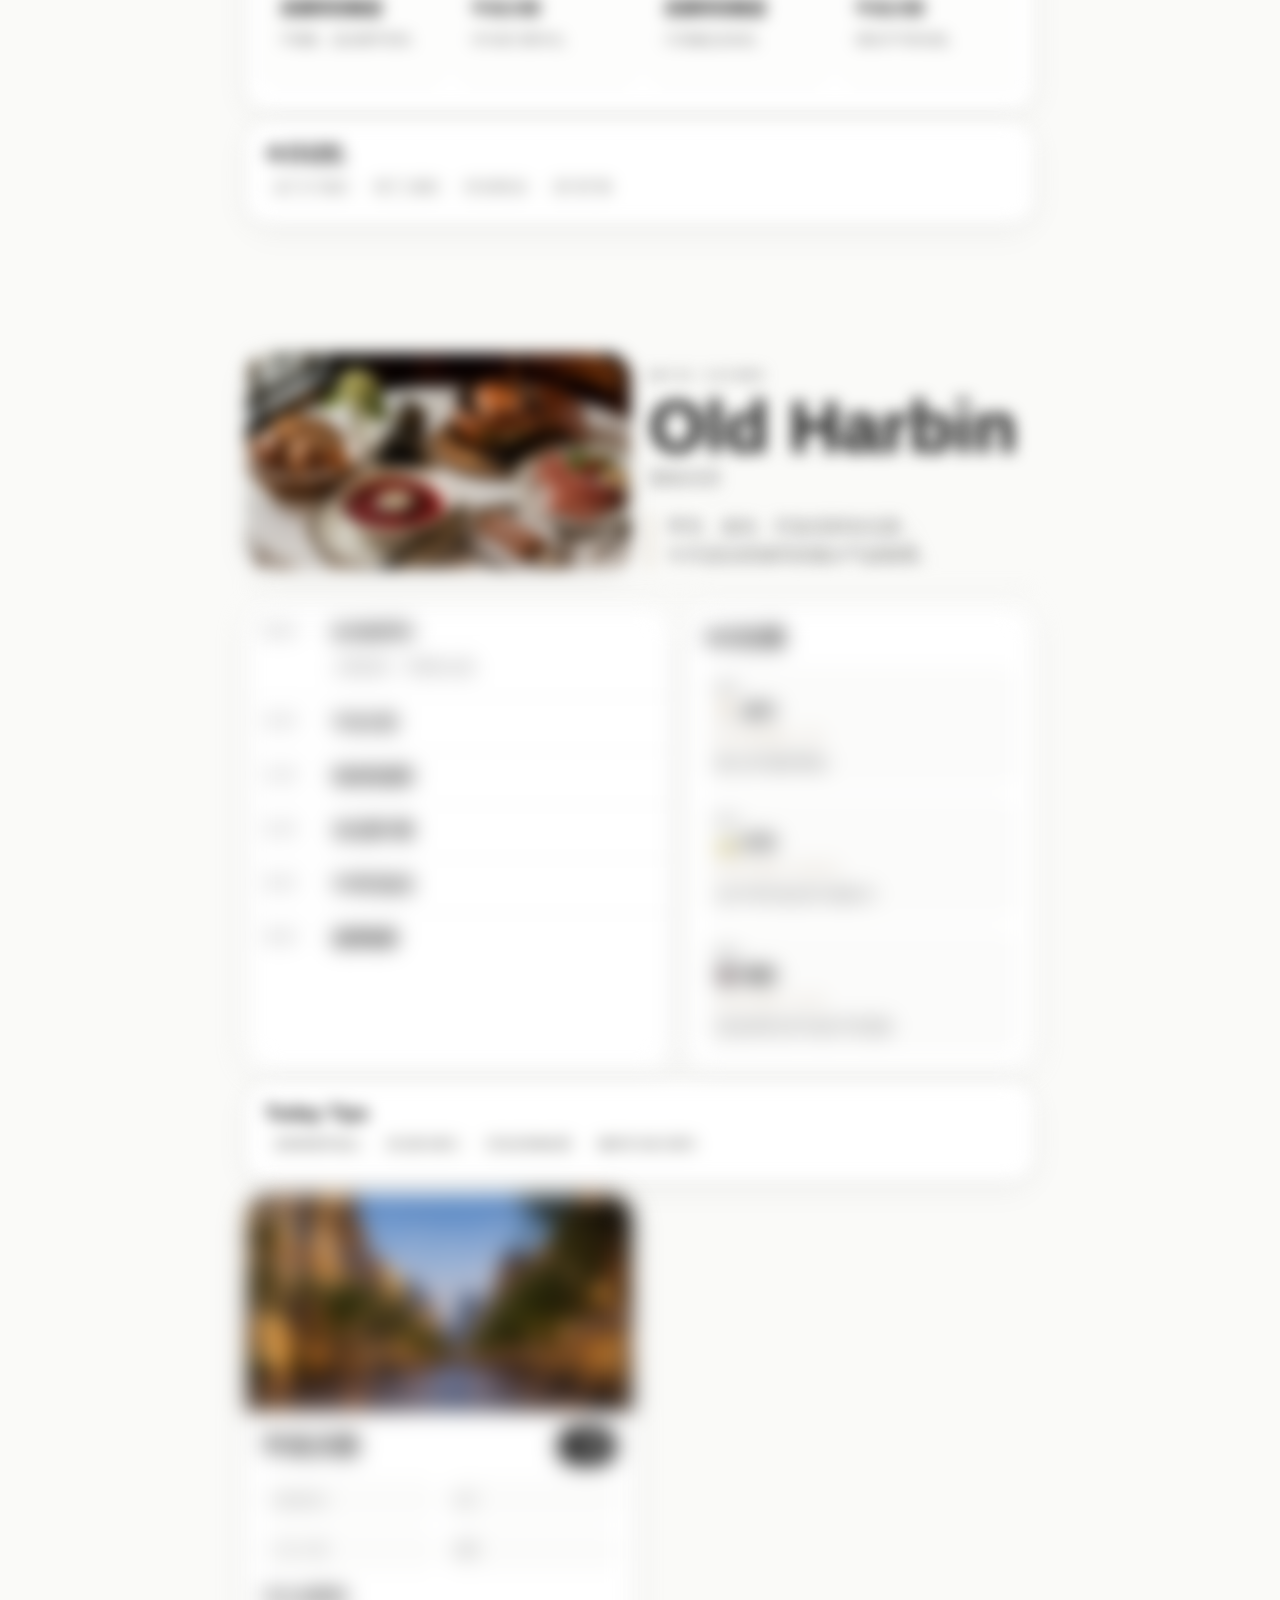
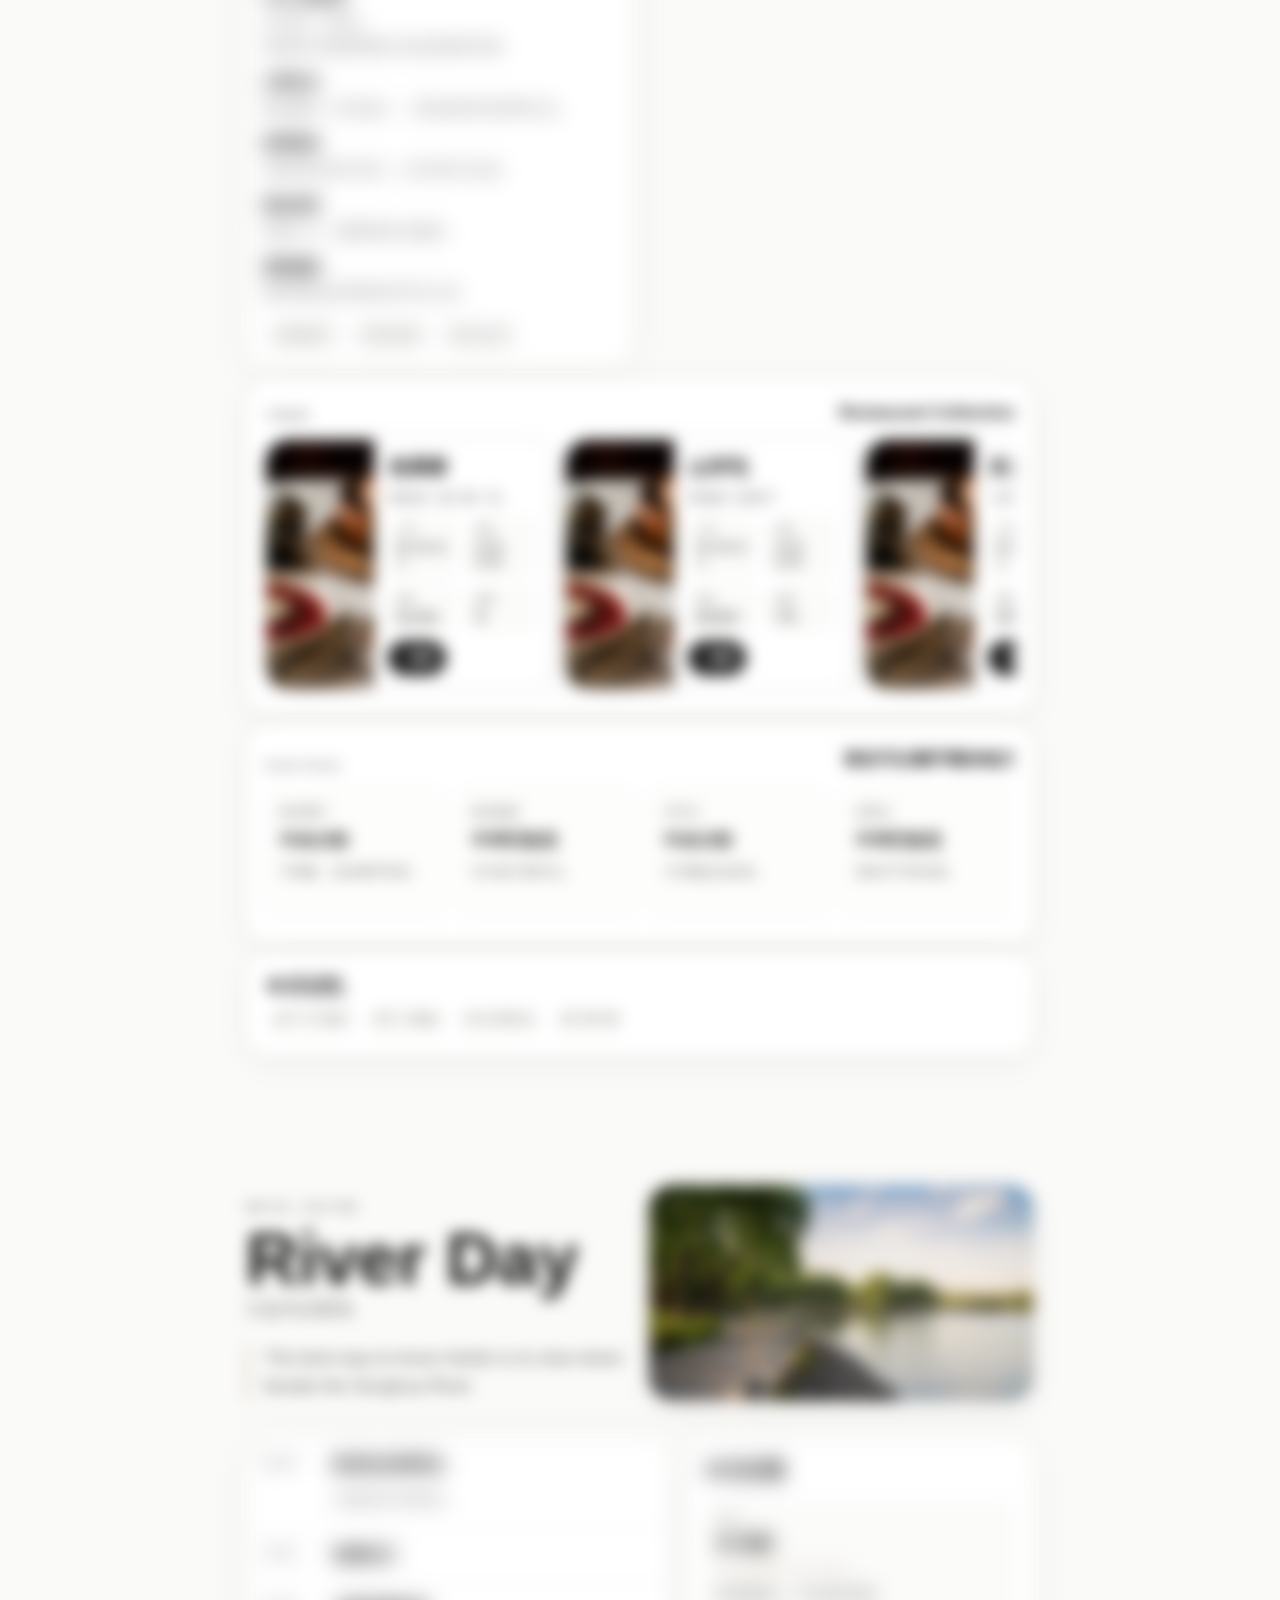
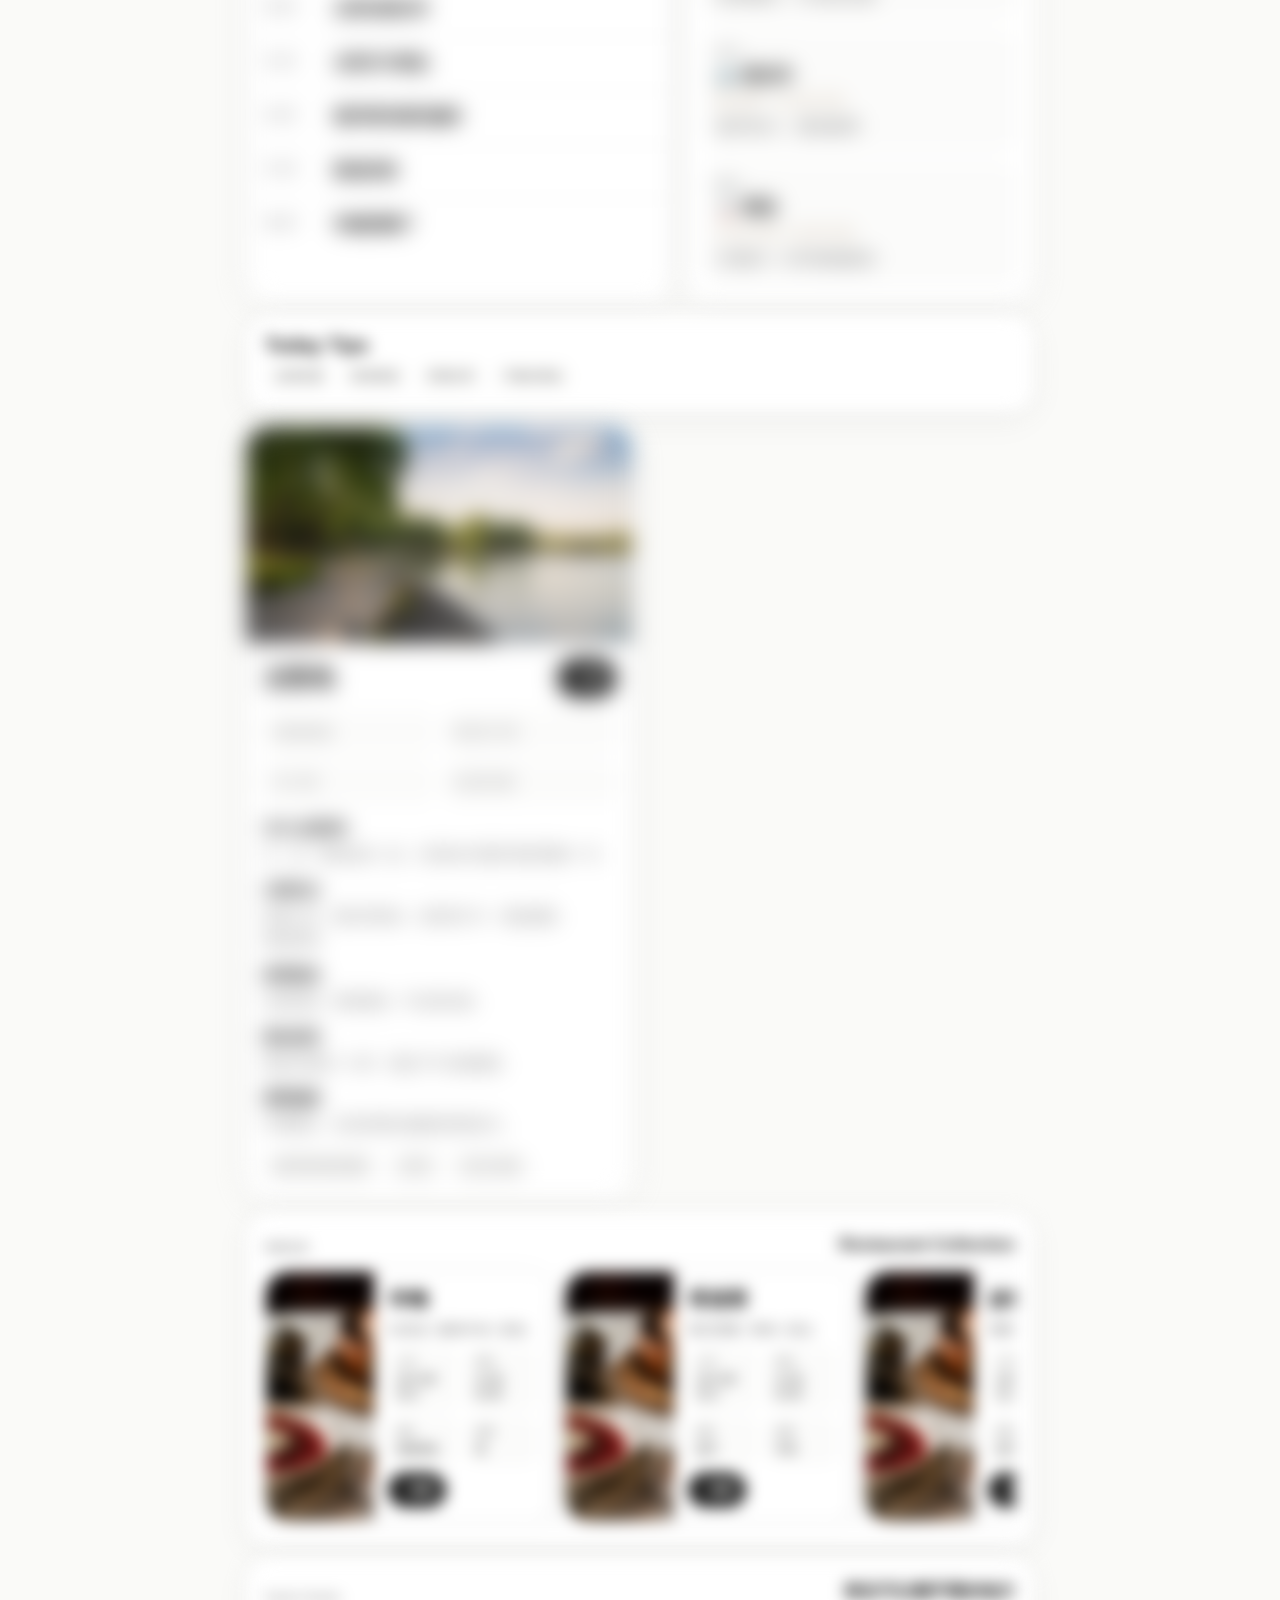
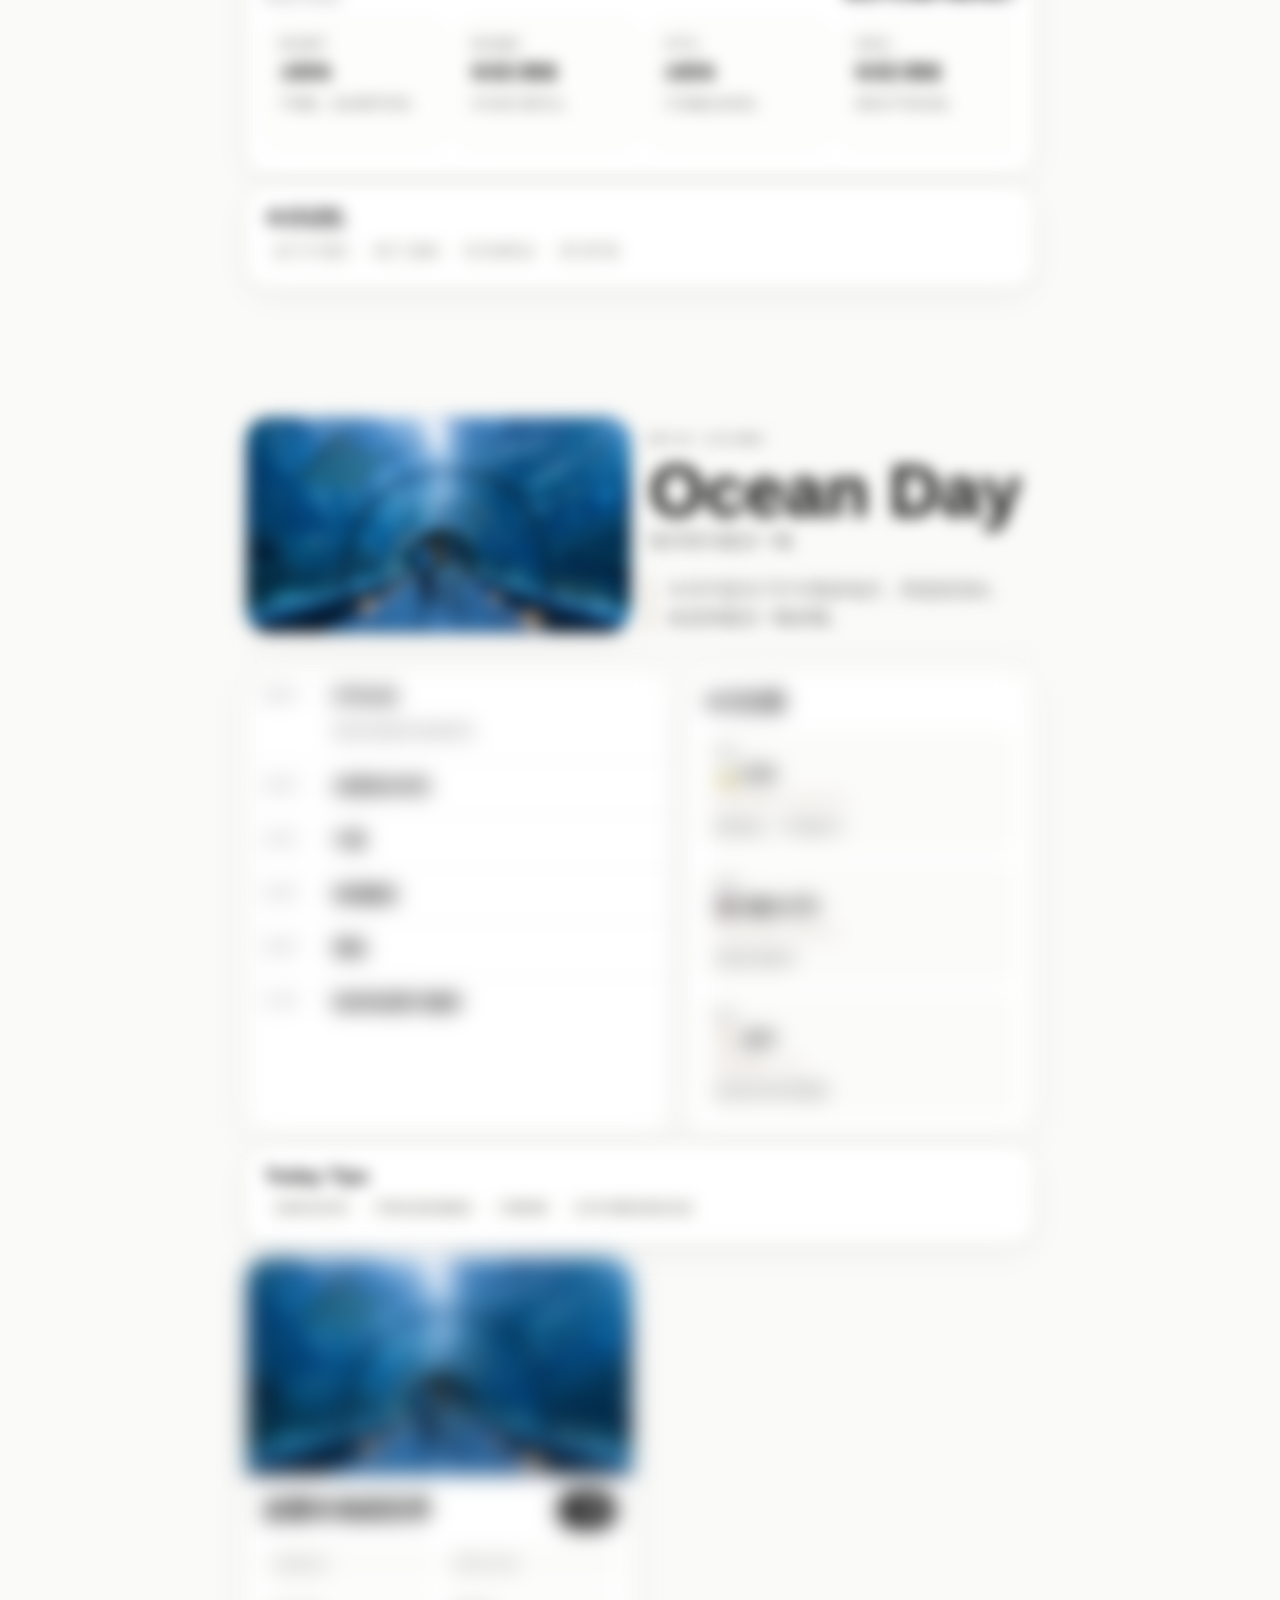
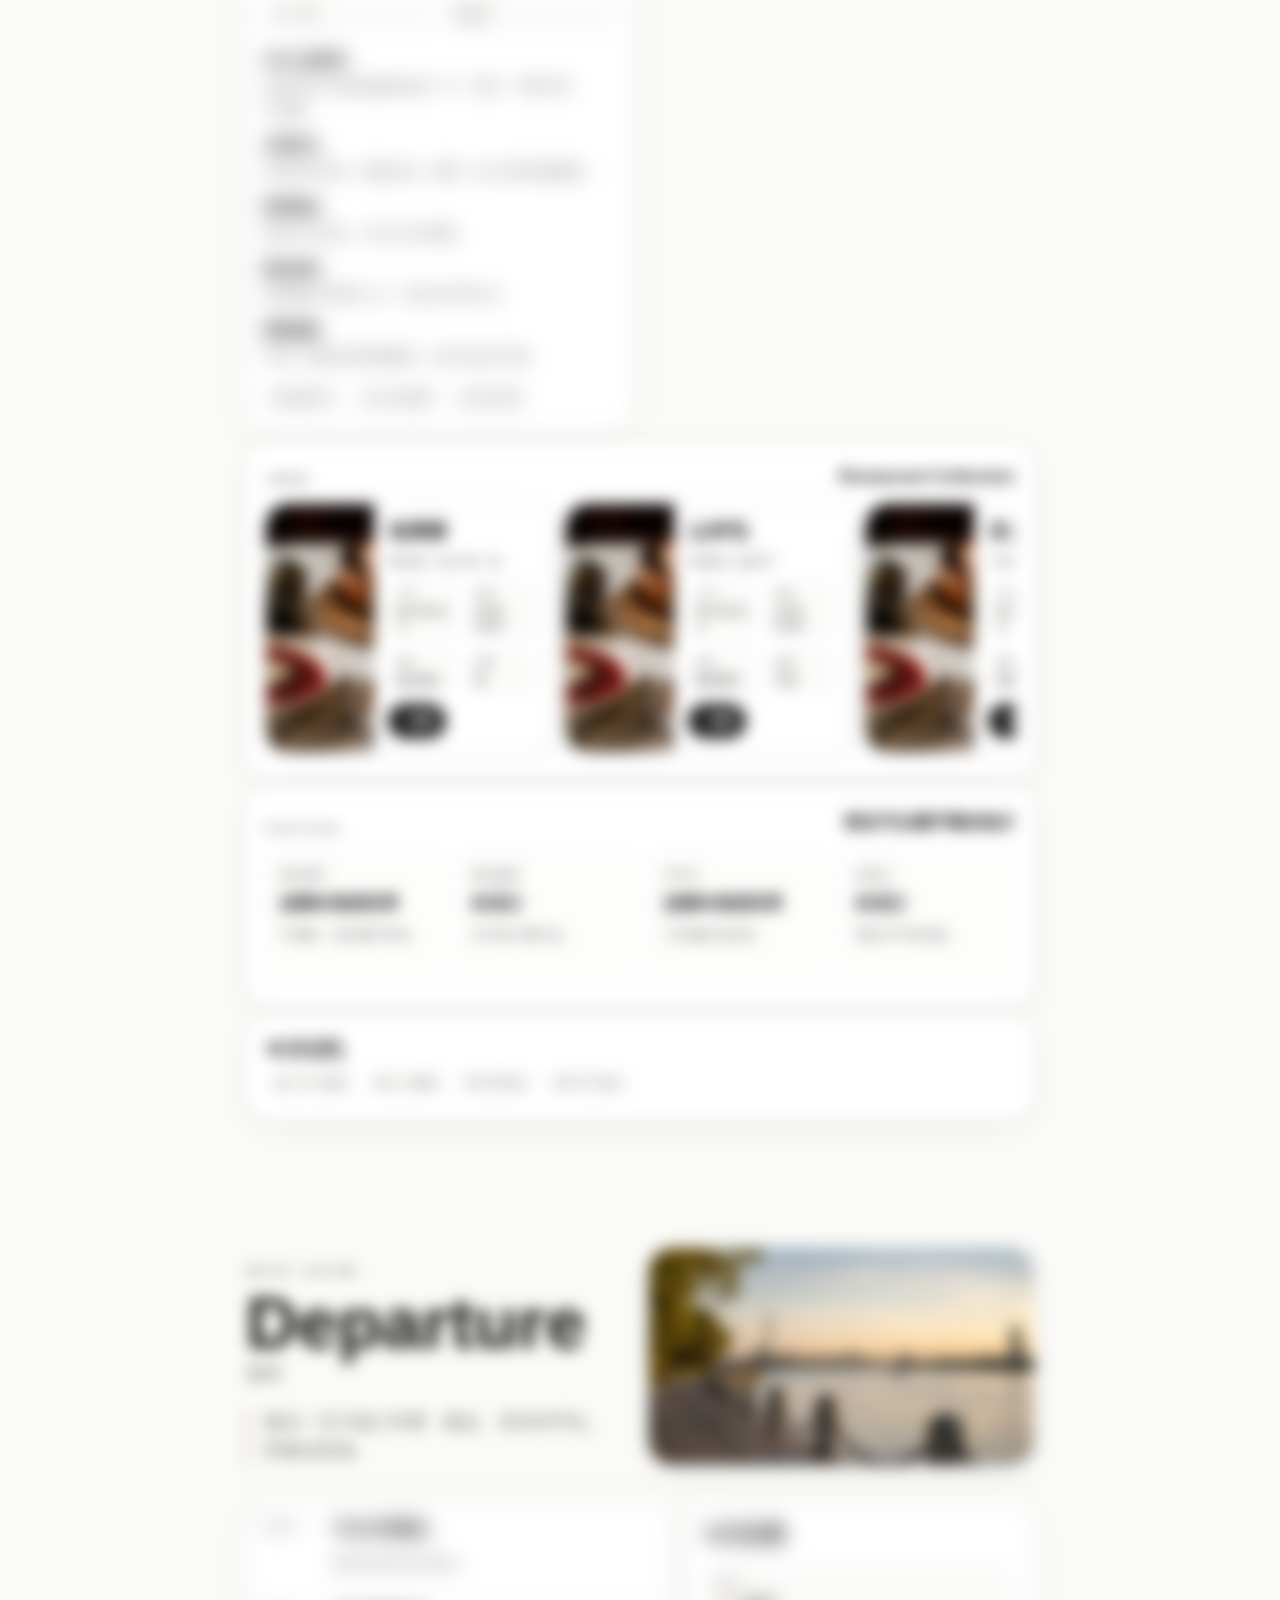
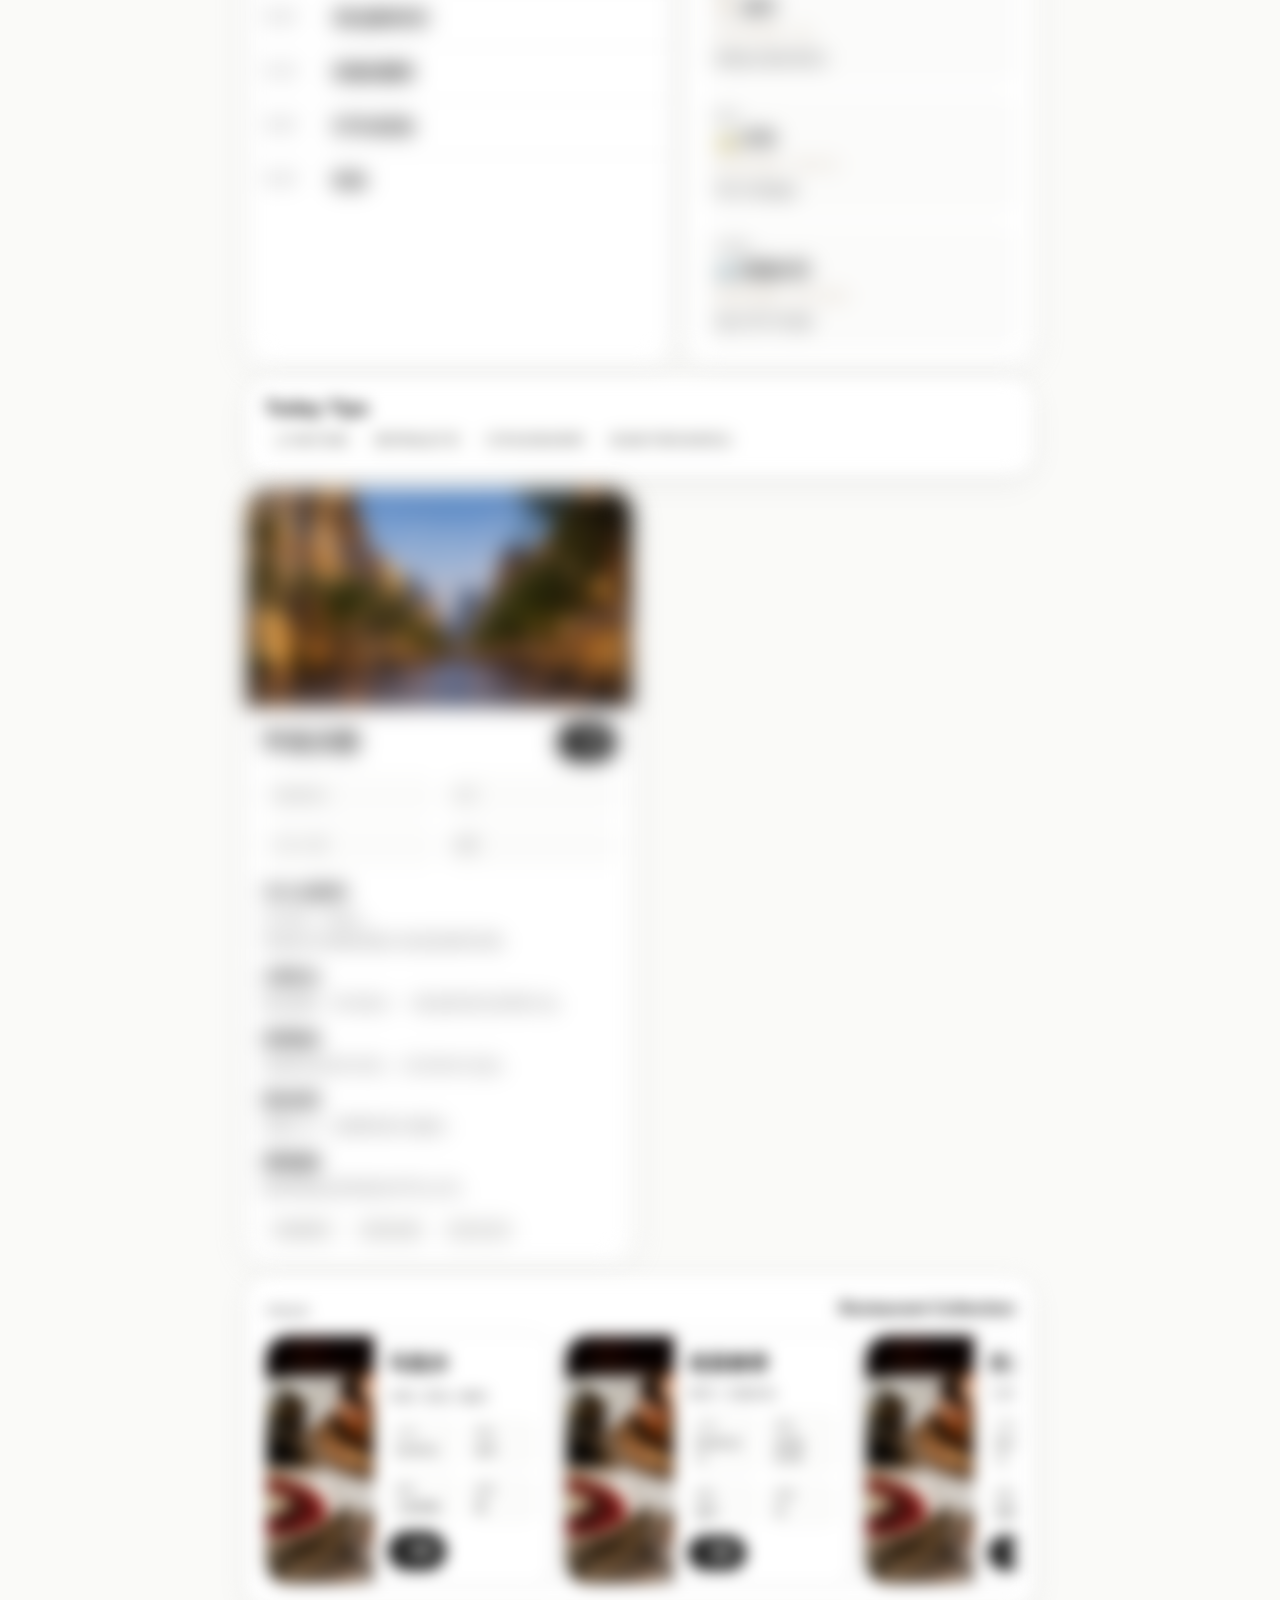
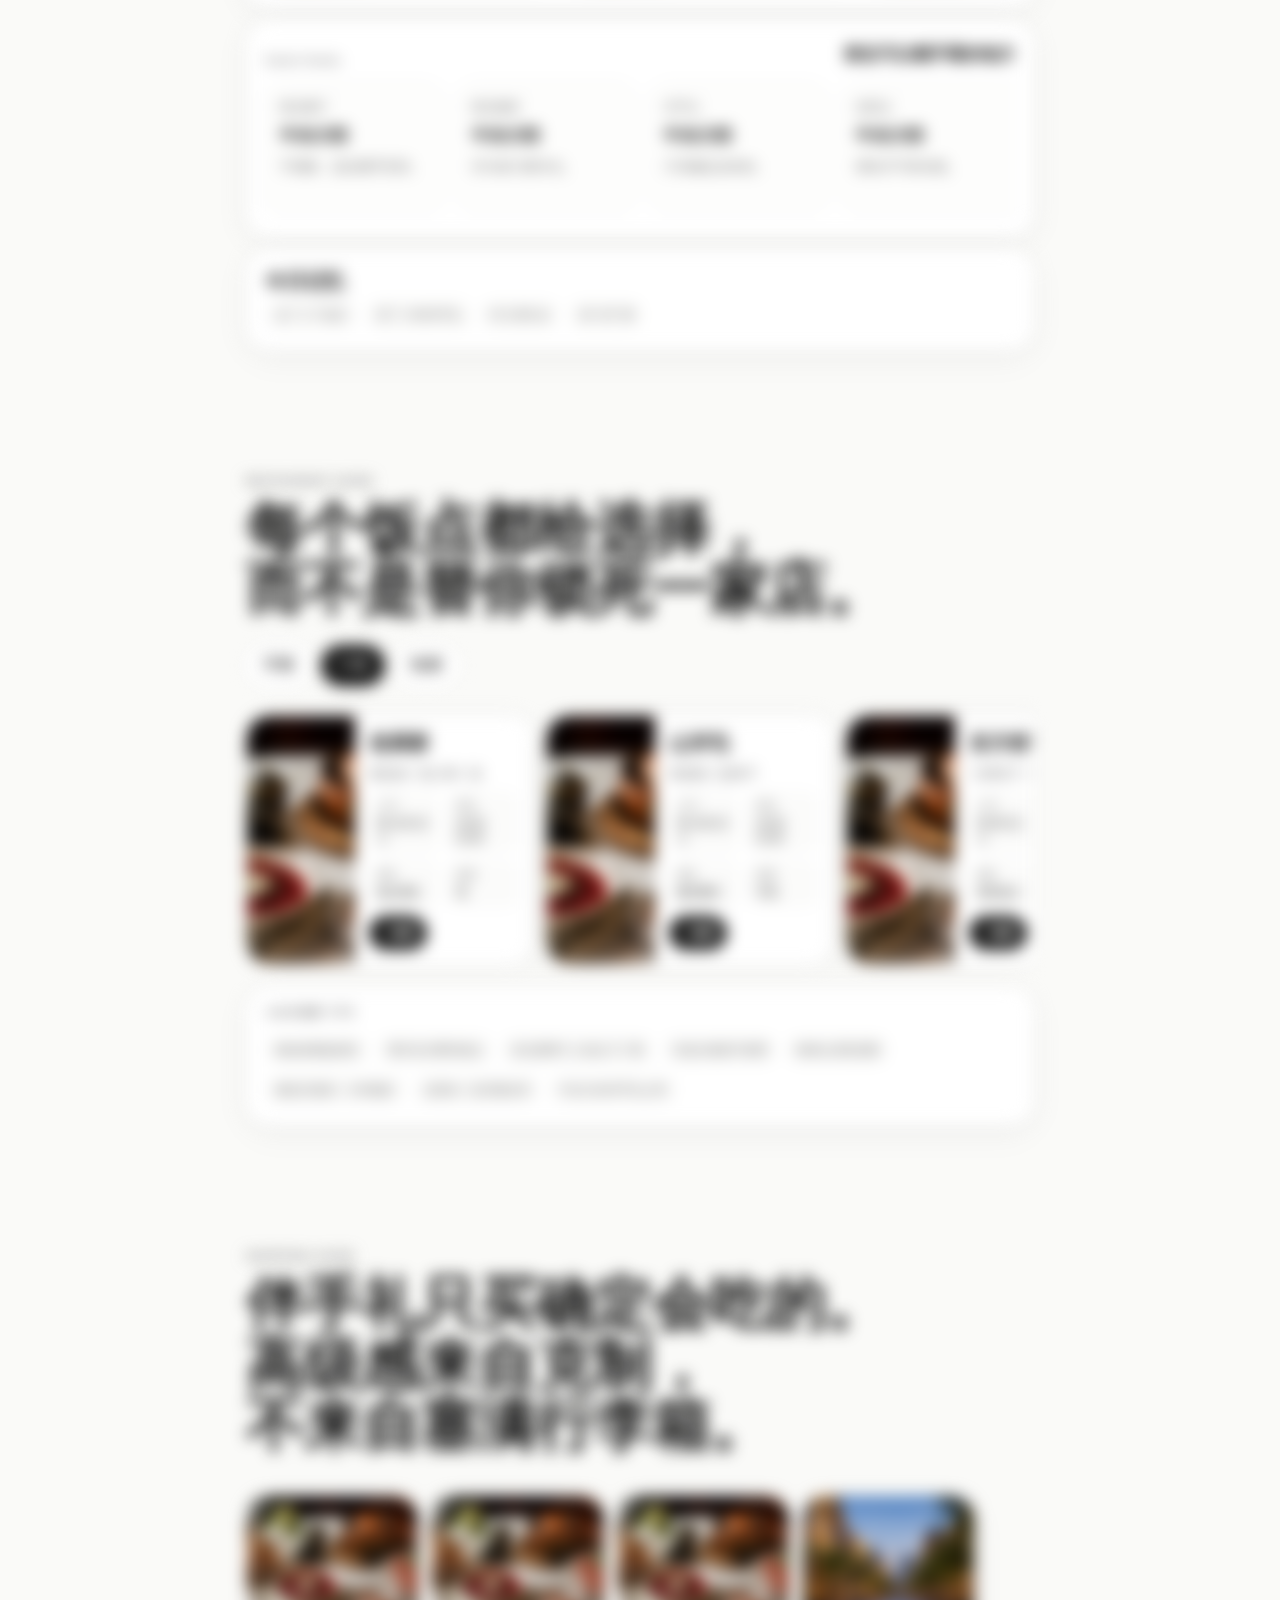
==== commit c4f541b2: "Upgrade Harbin guide to V2" ====
--- a/index.html
+++ b/index.html
@@ -7,111 +7,120 @@
     <meta name="apple-mobile-web-app-capable" content="yes">
     <meta name="apple-mobile-web-app-status-bar-style" content="default">
     <meta name="apple-mobile-web-app-title" content="哈尔滨指南">
-    <title>哈尔滨夏日指南</title>
+    <title>哈尔滨夏日指南 V2</title>
     <link rel="manifest" href="manifest.webmanifest">
     <link rel="apple-touch-icon" href="assets/icon.svg">
     <link rel="preload" href="assets/images/hero-central.jpg" as="image">
     <link rel="stylesheet" href="styles.css">
   </head>
   <body>
-    <div class="progress-shell" aria-label="旅行进度">
-      <div>
-        <strong>哈尔滨</strong>
-        <span id="progressDay">第 1 天 / 共 5 天</span>
+    <header class="top-companion glass" aria-label="旅行助手">
+      <div class="companion-primary">
+        <span>Today</span>
+        <strong>24° 晴</strong>
       </div>
-      <div class="progress-track"><span id="progressBar"></span></div>
-      <span id="progressPct">20%</span>
-    </div>
+      <div class="companion-now">
+        <span id="liveTime">09:30</span>
+        <b id="liveNext">下一站：圣索菲亚教堂</b>
+        <em id="liveTip">建议：可以买冰棍。</em>
+      </div>
+      <div class="companion-progress">
+        <span id="progressDay">Day 1 / 5</span>
+        <i><b id="progressBar"></b></i>
+      </div>
+    </header>
 
     <main>
-      <section class="hero snap-section" id="hero" data-day="1">
+      <section class="hero snap-section" id="home" data-day="1">
         <img class="hero-image" src="assets/images/hero-central.jpg" alt="夏日傍晚的哈尔滨中央大街">
         <div class="hero-scrim"></div>
-        <div class="hero-content">
-          <p class="kicker">为芋圆和妈妈定制</p>
-          <h1>哈尔滨</h1>
-          <div class="hero-dates">
-            <span>6 月 22 日</span>
-            <i></i>
-            <span>6 月 26 日</span>
-          </div>
-          <p class="hero-subtitle">夏日旅行指南</p>
+        <nav class="hero-nav" aria-label="页面章节">
+          <a href="#overview">总览</a>
+          <a href="#map">地图</a>
+          <a href="#days">行程</a>
+          <a href="#food">美食</a>
+          <a href="#tips">贴士</a>
+        </nav>
+        <div class="hero-copy">
+          <p>HARBIN GUIDE</p>
+          <h1>HARBIN</h1>
+          <h2>Summer Guide</h2>
+          <time>22 JUN — 26 JUN 2026</time>
+          <span>Curated for 芋圆 & 妈妈</span>
         </div>
-        <div class="hero-bottom glass">
-          <div><b>18°-28°</b><span>晴</span></div>
-          <div><b>4 晚</b><span>6 月 22 日 - 6 月 26 日</span></div>
-          <a href="#overview">向下浏览 ↓</a>
-        </div>
+        <a class="scroll-cue" href="#overview">向下浏览</a>
       </section>
 
-      <section class="section intro snap-section" id="overview" data-day="1">
-        <p class="section-label">行程总览</p>
-        <h2>五个慢下来的夏日，以步行、江风、老街和认真挑选的餐桌为核心。</h2>
-        <div class="overview-grid">
-          <article><span>日期</span><b>2026 年 6 月 22-26 日</b></article>
-          <article><span>住处</span><b>中央大街附近</b></article>
-          <article><span>交通</span><b>步行 + 打车 + 轮渡</b></article>
-          <article><span>原则</span><b>不赶景点</b></article>
-        </div>
-        <aside class="live-card glass" id="liveCard">
-          <div><span>现在</span><b id="liveTime">09:30</b></div>
-          <div><span>下一站</span><b id="liveNext">圣索菲亚教堂</b></div>
-          <div><span>步行</span><b id="liveWalk">8 分钟</b></div>
-          <div><span>天气</span><b>24°</b></div>
-          <p id="liveTip">可以买马迭尔冰棍。</p>
-        </aside>
+      <section class="section overview snap-section" id="overview" data-day="1">
+        <p class="section-label">TRIP OVERVIEW</p>
+        <h2>一份不像攻略的攻略：慢一点、少一点、但每一步都更确定。</h2>
+        <div class="health-grid" id="overviewStats"></div>
+        <div class="daily-strip" id="dailyStrip"></div>
       </section>
 
-      <section class="section map-section snap-section" id="map" data-day="3">
-        <p class="section-label">地图</p>
-        <h2>以中央大街为主轴，只有值得看风景的时候才过江。</h2>
-        <div class="map-card">
-          <svg viewBox="0 0 390 520" role="img" aria-label="哈尔滨行程矢量路线图">
-            <path class="river" d="M-20 324 C 72 278, 133 384, 230 326 S 354 286, 422 326"></path>
-            <path class="route" d="M196 446 C186 394 148 360 157 318 C164 284 206 270 212 232 C219 188 178 174 176 132 C174 98 205 76 226 48"></path>
-            <path class="route alt" d="M160 318 C214 306 258 308 314 284"></path>
-            <g class="pin" transform="translate(196 446)"><circle></circle><text>酒店</text></g>
-            <g class="pin" transform="translate(157 318)"><circle></circle><text>圣索菲亚</text></g>
-            <g class="pin" transform="translate(212 232)"><circle></circle><text>中央大街</text></g>
-            <g class="pin" transform="translate(176 132)"><circle></circle><text>防洪纪念塔</text></g>
-            <g class="pin" transform="translate(226 48)"><circle></circle><text>太阳岛</text></g>
-            <g class="pin" transform="translate(314 284)"><circle></circle><text>餐厅</text></g>
-          </svg>
+      <section class="section map-overview snap-section" id="map" data-day="3">
+        <div class="split-heading">
+          <div>
+            <p class="section-label">MAP OVERVIEW</p>
+            <h2>酒店、老街、江边、太阳岛，全部围绕一条轻松动线展开。</h2>
+          </div>
+          <p>点击下方地点卡片，路线会在地图中高亮。</p>
+        </div>
+        <div class="map-layout">
+          <div class="map-legend" id="mapLegend"></div>
+          <div class="map-card">
+            <svg viewBox="0 0 390 520" role="img" aria-label="哈尔滨行程矢量地图">
+              <path class="map-water" d="M-28 318 C65 258 120 388 222 327 S345 276 430 327"></path>
+              <path class="map-subway" d="M74 464 C126 410 154 358 178 302 S208 198 255 125"></path>
+              <path class="map-route route-walk active" data-route="walk" d="M190 450 C181 400 149 367 157 320 C164 285 207 271 211 236"></path>
+              <path class="map-route route-river" data-route="river" d="M170 141 C191 92 219 66 254 50"></path>
+              <path class="map-route route-food" data-route="food" d="M210 236 C255 250 288 268 318 286"></path>
+              <path class="map-route route-ocean" data-route="ocean" d="M190 450 C248 430 310 382 350 322"></path>
+              <g class="map-pin hotel" transform="translate(190 450)"><circle></circle><text>酒店</text></g>
+              <g class="map-pin spot" transform="translate(157 320)"><circle></circle><text>圣索菲亚</text></g>
+              <g class="map-pin spot" transform="translate(211 236)"><circle></circle><text>中央大街</text></g>
+              <g class="map-pin pier" transform="translate(170 141)"><circle></circle><text>码头</text></g>
+              <g class="map-pin spot" transform="translate(254 50)"><circle></circle><text>太阳岛</text></g>
+              <g class="map-pin food" transform="translate(318 286)"><circle></circle><text>餐厅</text></g>
+              <g class="map-pin spot" transform="translate(350 322)"><circle></circle><text>波塞冬</text></g>
+            </svg>
+          </div>
         </div>
       </section>
 
       <div id="days"></div>
 
-      <section class="section guide-section snap-section" id="food" data-day="4">
-        <p class="section-label">餐厅指南</p>
-        <h2>经典哈尔滨餐桌，重点是氛围稳定、选择省心。</h2>
-        <div class="restaurant-grid" id="restaurants"></div>
-      </section>
-
-      <section class="section shopping snap-section" id="shopping" data-day="5">
-        <p class="section-label">购物</p>
-        <h2>少买一点，买对一点，俄罗斯食品店可以直接跳过。</h2>
-        <div class="list-card">
-          <p><b>值得买</b><span>秋林红肠、列巴、马迭尔冰棍、轻量纪念明信片。</span></p>
-          <p><b>跳过</b><span>中央大街高价俄罗斯食品、夸张套娃、临街散装糖果。</span></p>
-          <p><b>最佳时间</b><span>第 5 天上午集中买，回酒店整理，再打车去机场。</span></p>
+      <section class="section food-guide snap-section" id="food" data-day="4">
+        <p class="section-label">RESTAURANT GUIDE</p>
+        <h2>每个饭点都给选择，而不是替你锁死一家店。</h2>
+        <div class="meal-tabs" id="mealTabs"></div>
+        <div class="restaurant-collection" id="restaurantCollection"></div>
+        <div class="xhs-panel">
+          <p class="section-label">小红书高赞 Tips</p>
+          <div id="xhsTags"></div>
         </div>
       </section>
 
-      <section class="section emergency snap-section" id="tips" data-day="5">
-        <p class="section-label">应急信息</p>
-        <h2>提前准备的小细节，真正需要时会很省心。</h2>
-        <div class="emergency-grid">
-          <article><span>打车</span><b>优先滴滴</b><p>机场往返优先打车，预计 70-90 元。</p></article>
-          <article><span>支付</span><b>支付宝 / 微信</b><p>苹果支付不作为主支付，部分商圈可用。</p></article>
-          <article><span>体力</span><b>及时休息</b><p>第 3 天不暴走，太阳岛买观光车。</p></article>
-          <article><span>卫生间</span><b>商场 / 景区入口</b><p>中央商城、防洪纪念塔、太阳岛入口、波塞冬园区优先。</p></article>
-        </div>
+      <section class="section shopping-guide snap-section" id="shopping" data-day="5">
+        <p class="section-label">SHOPPING GUIDE</p>
+        <h2>伴手礼只买确定会吃的。高级感来自克制，不来自塞满行李箱。</h2>
+        <div class="shopping-grid" id="shoppingGrid"></div>
       </section>
 
-      <section class="end snap-section" data-day="5">
-        <p>哈尔滨夏日指南</p>
-        <h2>给一天留一点空白，旅行才会变成自己的记忆。</h2>
+      <section class="section travel-tips snap-section" id="tips" data-day="5">
+        <p class="section-label">TRAVEL TIPS</p>
+        <h2>天气、穿搭、人流、交通、分量，一页就够。</h2>
+        <div class="tips-grid" id="globalTips"></div>
+      </section>
+
+      <section class="end snap-section" id="memory" data-day="5">
+        <p>旅行回忆</p>
+        <h2>5 Days · 9 Places · 8 Restaurants · 2 Ferries · 1 Cable Car · One Summer in Harbin</h2>
+        <div class="memory-grid">
+          <img loading="lazy" src="assets/images/sophia.jpg" alt="圣索菲亚教堂">
+          <img loading="lazy" src="assets/images/river.jpg" alt="松花江日落">
+          <img loading="lazy" src="assets/images/food.jpg" alt="哈尔滨餐桌">
+        </div>
       </section>
     </main>
 
@@ -120,7 +129,7 @@
       <a href="#food">美食</a>
       <a href="#map">地图</a>
       <a href="#shopping">购物</a>
-      <a href="#tips">提示</a>
+      <a href="#tips">贴士</a>
     </nav>
 
     <button class="top-button" id="topButton" aria-label="回到顶部">↑</button>
--- a/styles.css
+++ b/styles.css
@@ -4,8 +4,10 @@
   --card: #FFFFFF;
   --primary: #111111;
   --secondary: #666666;
+  --muted: #9A9A94;
   --divider: #EAEAEA;
   --accent: #C7B299;
+  --accent-soft: #F2ECE4;
   --shadow: 0 8px 32px rgba(0,0,0,.05);
   --radius: 24px;
   --safe-bottom: env(safe-area-inset-bottom, 0px);
@@ -17,195 +19,405 @@
     --bg: #10100F;
     --card: #1A1A18;
     --primary: #F7F4EF;
-    --secondary: #B9B5AE;
+    --secondary: #BDB8B0;
+    --muted: #88827A;
     --divider: rgba(255,255,255,.12);
-    --accent: #D3BEA0;
-    --shadow: 0 8px 32px rgba(0,0,0,.25);
+    --accent: #D2BFA1;
+    --accent-soft: #27231F;
+    --shadow: 0 12px 36px rgba(0,0,0,.28);
   }
 }
 
 * { box-sizing: border-box; }
-html { scroll-behavior: smooth; background: var(--bg); }
+html {
+  scroll-behavior: smooth;
+  background: var(--bg);
+  -webkit-text-size-adjust: 100%;
+}
 body {
   margin: 0;
   background: var(--bg);
   color: var(--primary);
   letter-spacing: 0;
   -webkit-font-smoothing: antialiased;
+  text-rendering: optimizeLegibility;
 }
 main { scroll-snap-type: y proximity; overflow-x: clip; }
+img { max-width: 100%; }
 a { color: inherit; text-decoration: none; }
-button { font: inherit; }
+button { font: inherit; color: inherit; }
+
+h1, h2, h3, p, b, span, em, a, blockquote {
+  word-break: keep-all;
+  overflow-wrap: anywhere;
+  line-break: strict;
+}
 
 .snap-section { scroll-snap-align: start; }
 .glass {
-  background: color-mix(in srgb, var(--card) 76%, transparent);
+  background: color-mix(in srgb, var(--card) 78%, transparent);
   border: 1px solid color-mix(in srgb, var(--divider) 72%, transparent);
-  backdrop-filter: blur(22px) saturate(1.3);
-  -webkit-backdrop-filter: blur(22px) saturate(1.3);
-}
-
-.progress-shell {
+  backdrop-filter: blur(22px) saturate(1.25);
+  -webkit-backdrop-filter: blur(22px) saturate(1.25);
+}
+
+.top-companion {
   position: fixed;
-  z-index: 20;
-  top: max(12px, env(safe-area-inset-top));
-  left: 16px;
-  right: 16px;
-  display: grid;
-  grid-template-columns: 1fr 88px 36px;
+  z-index: 40;
+  top: max(10px, env(safe-area-inset-top));
+  left: 12px;
+  right: 12px;
+  max-width: 720px;
+  margin: 0 auto;
+  min-height: 62px;
+  border-radius: 999px;
+  display: grid;
+  grid-template-columns: 76px 1fr 88px;
   gap: 10px;
   align-items: center;
-  padding: 10px 12px;
+  padding: 8px 12px;
+  box-shadow: var(--shadow);
+}
+.top-companion span, .top-companion em {
+  display: block;
+  color: var(--secondary);
+  font-size: 11px;
+  font-style: normal;
+}
+.top-companion strong { display: block; font-size: 13px; }
+.companion-now {
+  min-width: 0;
+  display: grid;
+  gap: 2px;
+}
+.companion-now b {
+  font-size: 13px;
+  white-space: nowrap;
+  overflow: hidden;
+  text-overflow: ellipsis;
+}
+.companion-now em {
+  white-space: nowrap;
+  overflow: hidden;
+  text-overflow: ellipsis;
+}
+.companion-progress i {
+  display: block;
+  height: 4px;
+  margin-top: 5px;
   border-radius: 999px;
-  background: rgba(250,250,248,.78);
-  border: 1px solid rgba(234,234,234,.8);
-  backdrop-filter: blur(20px);
-  -webkit-backdrop-filter: blur(20px);
-  box-shadow: 0 8px 28px rgba(0,0,0,.06);
-  font-size: 12px;
-}
-.progress-shell div:first-child { display: flex; gap: 8px; min-width: 0; }
-.progress-shell strong { font-weight: 700; }
-.progress-shell span { color: var(--secondary); white-space: nowrap; }
-.progress-track { height: 4px; background: var(--divider); border-radius: 999px; overflow: hidden; }
-.progress-track span { display: block; height: 100%; width: 20%; background: var(--primary); transition: width .25s ease; }
+  overflow: hidden;
+  background: var(--divider);
+}
+.companion-progress b {
+  display: block;
+  height: 100%;
+  width: 20%;
+  border-radius: inherit;
+  background: var(--primary);
+  transition: width .28s ease;
+}
 
 .hero {
+  position: relative;
   min-height: 100svh;
-  position: relative;
-  display: grid;
-  place-items: center;
   overflow: hidden;
-  color: white;
+  display: grid;
+  align-items: end;
+  color: #fff;
+  padding: max(86px, env(safe-area-inset-top)) 18px calc(78px + var(--safe-bottom));
 }
 .hero-image {
   position: absolute;
-  inset: -16px;
-  width: calc(100% + 32px);
-  height: calc(100% + 32px);
+  inset: -14px;
+  width: calc(100% + 28px);
+  height: calc(100% + 28px);
   object-fit: cover;
-  filter: blur(9px) saturate(.92);
-  transform: scale(1.05);
-}
-.hero-scrim { position: absolute; inset: 0; background: linear-gradient(to bottom, rgba(0,0,0,.14), rgba(0,0,0,.38)); }
-.hero-content { position: relative; text-align: center; padding: 0 24px; transform: translateY(-18px); }
-.kicker, .section-label {
-  margin: 0 0 18px;
-  color: var(--secondary);
-  text-transform: uppercase;
-  letter-spacing: .16em;
-  font-size: 11px;
-  font-weight: 700;
-}
-.hero .kicker { color: rgba(255,255,255,.76); }
-h1 {
-  margin: 0;
-  font-size: clamp(64px, 18vw, 112px);
-  line-height: .84;
-  font-weight: 800;
-  letter-spacing: 0;
-}
-.hero-dates {
-  margin: 28px auto 16px;
-  display: grid;
-  gap: 12px;
-  justify-items: center;
-  font-size: 20px;
-  font-weight: 700;
-}
-.hero-dates i { width: 1px; height: 42px; background: rgba(255,255,255,.62); }
-.hero-subtitle { margin: 0; font-size: 20px; }
-.hero-bottom {
+  filter: saturate(.92) contrast(.96);
+  transform: scale(1.04);
+}
+.hero-scrim {
   position: absolute;
+  inset: 0;
+  background:
+    linear-gradient(to bottom, rgba(0,0,0,.16), rgba(0,0,0,.08) 36%, rgba(0,0,0,.58)),
+    radial-gradient(circle at 50% 78%, rgba(0,0,0,.05), rgba(0,0,0,.36));
+}
+.hero-nav {
+  position: absolute;
+  z-index: 2;
+  top: calc(88px + env(safe-area-inset-top));
   left: 18px;
   right: 18px;
-  bottom: calc(20px + var(--safe-bottom));
-  border-radius: var(--radius);
-  color: var(--primary);
-  display: grid;
-  grid-template-columns: 1fr 1fr auto;
-  gap: 12px;
-  align-items: center;
-  padding: 16px;
-  box-shadow: var(--shadow);
-}
-.hero-bottom b, .hero-bottom span { display: block; }
-.hero-bottom b { font-size: 17px; }
-.hero-bottom span, .hero-bottom a { color: var(--secondary); font-size: 12px; }
+  display: flex;
+  justify-content: space-between;
+  color: rgba(255,255,255,.78);
+  font-size: 11px;
+}
+.hero-copy {
+  position: relative;
+  z-index: 2;
+  display: grid;
+  gap: 8px;
+  max-width: 620px;
+  margin: 0 auto;
+  width: 100%;
+}
+.hero-copy p,
+.section-label {
+  margin: 0;
+  color: var(--secondary);
+  letter-spacing: .16em;
+  text-transform: uppercase;
+  font-size: 10px;
+  font-weight: 760;
+}
+.hero-copy p { color: rgba(255,255,255,.78); }
+.hero-copy h1 {
+  margin: 18px 0 0;
+  font-size: clamp(60px, 17vw, 118px);
+  line-height: .86;
+  font-weight: 780;
+  letter-spacing: .08em;
+}
+.hero-copy h2 {
+  margin: 0;
+  font-size: 22px;
+  font-weight: 520;
+}
+.hero-copy time, .hero-copy span {
+  color: rgba(255,255,255,.86);
+  font-size: 14px;
+}
+.scroll-cue {
+  position: absolute;
+  z-index: 2;
+  right: 22px;
+  bottom: calc(22px + var(--safe-bottom));
+  color: rgba(255,255,255,.82);
+  font-size: 12px;
+}
 
 .section {
-  padding: 92px 18px 32px;
-  max-width: 840px;
+  max-width: 860px;
   margin: 0 auto;
-}
-.section h2, .end h2 {
-  margin: 0 0 24px;
-  font-size: clamp(30px, 8vw, 56px);
-  line-height: 1.02;
+  padding: 92px 18px 34px;
+}
+.section h2 {
+  max-width: 760px;
+  margin: 12px 0 24px;
+  font-size: clamp(29px, 7.8vw, 58px);
+  line-height: 1.04;
+  letter-spacing: 0;
+  text-wrap: balance;
   font-weight: 760;
-  letter-spacing: 0;
-}
-.overview-grid, .emergency-grid, .restaurant-grid {
-  display: grid;
-  grid-template-columns: repeat(2, minmax(0, 1fr));
-  gap: 10px;
-}
-.overview-grid article, .emergency-grid article, .list-card, .restaurant, .day-card, .place-card {
-  background: var(--card);
+}
+.section h3 { letter-spacing: 0; }
+
+.health-grid {
+  display: grid;
+  grid-template-columns: repeat(3, minmax(0, 1fr));
+  gap: 1px;
+  overflow: hidden;
   border: 1px solid var(--divider);
   border-radius: var(--radius);
-  box-shadow: var(--shadow);
-}
-.overview-grid article { padding: 18px; min-height: 116px; display: grid; align-content: space-between; }
-article span, .meta span, .live-card span { color: var(--secondary); font-size: 12px; }
-article b { font-size: 18px; line-height: 1.15; }
-
-.live-card {
-  margin-top: 18px;
+  background: var(--divider);
+  box-shadow: var(--shadow);
+}
+.health-grid article {
+  min-height: 108px;
+  padding: 16px 10px;
+  display: grid;
+  justify-items: center;
+  align-content: center;
+  gap: 5px;
+  text-align: center;
+  background: var(--card);
+}
+.health-grid i {
+  font-style: normal;
+  font-size: 19px;
+  color: var(--accent);
+}
+.health-grid b { font-size: 17px; }
+.health-grid span { color: var(--secondary); font-size: 11px; }
+
+.daily-strip,
+.horizontal-cards,
+.nearby-cards,
+.restaurant-collection,
+.shopping-grid {
+  display: grid;
+  grid-auto-flow: column;
+  grid-auto-columns: minmax(132px, 42%);
+  gap: 12px;
+  overflow-x: auto;
+  padding: 16px 0 4px;
+  scroll-snap-type: x mandatory;
+  -webkit-overflow-scrolling: touch;
+}
+.daily-strip::-webkit-scrollbar,
+.horizontal-cards::-webkit-scrollbar,
+.nearby-cards::-webkit-scrollbar,
+.restaurant-collection::-webkit-scrollbar,
+.shopping-grid::-webkit-scrollbar { display: none; }
+.daily-strip a {
+  scroll-snap-align: start;
+  min-height: 112px;
   padding: 16px;
-  border-radius: var(--radius);
-  display: grid;
-  grid-template-columns: repeat(4, 1fr);
+  border: 1px solid var(--divider);
+  border-radius: 20px;
+  background: var(--card);
+  box-shadow: var(--shadow);
+  display: grid;
+  align-content: space-between;
+}
+.daily-strip span { color: var(--secondary); font-size: 11px; }
+.daily-strip b { font-size: 20px; }
+.daily-strip em { color: var(--secondary); font-style: normal; font-size: 12px; }
+
+.split-heading {
+  display: grid;
   gap: 12px;
-  box-shadow: var(--shadow);
-}
-.live-card b { display: block; margin-top: 4px; font-size: 16px; }
-.live-card p { grid-column: 1 / -1; margin: 4px 0 0; color: var(--secondary); }
-
+  margin-bottom: 18px;
+}
+.split-heading p:last-child {
+  margin: 0;
+  color: var(--secondary);
+  line-height: 1.7;
+}
+.map-layout {
+  display: grid;
+  gap: 12px;
+}
+.map-legend {
+  display: grid;
+  grid-template-columns: repeat(2, minmax(0, 1fr));
+  gap: 8px;
+}
+.map-legend button {
+  border: 1px solid var(--divider);
+  border-radius: 18px;
+  background: var(--card);
+  padding: 12px;
+  text-align: left;
+  box-shadow: var(--shadow);
+}
+.map-legend button.active {
+  border-color: color-mix(in srgb, var(--accent) 78%, var(--divider));
+  background: var(--accent-soft);
+}
+.map-legend b { display: block; font-size: 13px; }
+.map-legend span { display: block; margin-top: 4px; color: var(--secondary); font-size: 11px; line-height: 1.4; }
 .map-card {
-  border-radius: var(--radius);
-  background: linear-gradient(145deg, #fff, #f1efea);
-  border: 1px solid var(--divider);
-  box-shadow: var(--shadow);
-  overflow: hidden;
-}
-.map-card svg { display: block; width: 100%; height: auto; }
-.river { fill: none; stroke: #BBD7E8; stroke-width: 42; stroke-linecap: round; opacity: .72; }
-.route { fill: none; stroke: #1f1f1f; stroke-width: 2.2; stroke-linecap: round; stroke-dasharray: 1 8; }
-.route.alt { stroke: var(--accent); stroke-dasharray: none; }
-.pin circle { r: 6; fill: var(--primary); stroke: white; stroke-width: 3; }
-.pin text { font-size: 12px; fill: var(--primary); paint-order: stroke; stroke: white; stroke-width: 5; stroke-linejoin: round; transform: translate(12px, 4px); }
-
-.day { padding-top: 86px; }
-.day-header {
-  border-top: 1px solid var(--divider);
-  border-bottom: 1px solid var(--divider);
-  padding: 18px 0;
-  margin-bottom: 20px;
-  display: flex;
-  justify-content: space-between;
-  align-items: end;
-}
-.day-header span { color: var(--secondary); font-size: 12px; letter-spacing: .16em; }
-.day-header h2 { margin: 0; font-size: 34px; }
-.timeline {
-  background: var(--card);
   border: 1px solid var(--divider);
   border-radius: var(--radius);
-  box-shadow: var(--shadow);
   overflow: hidden;
-}
-.timeline details { padding: 0 18px; }
+  background: linear-gradient(145deg, #fff, #f4f2ed);
+  box-shadow: var(--shadow);
+}
+.map-card svg { width: 100%; display: block; }
+.map-water {
+  fill: none;
+  stroke: #BCD9E8;
+  stroke-width: 42;
+  stroke-linecap: round;
+  opacity: .72;
+}
+.map-subway {
+  fill: none;
+  stroke: rgba(17,17,17,.18);
+  stroke-width: 8;
+  stroke-linecap: round;
+  stroke-dasharray: 2 12;
+}
+.map-route {
+  fill: none;
+  stroke: rgba(17,17,17,.18);
+  stroke-width: 3;
+  stroke-linecap: round;
+  transition: stroke .25s ease, stroke-width .25s ease, opacity .25s ease;
+}
+.map-route.active {
+  stroke: var(--primary);
+  stroke-width: 4;
+}
+.route-river.active,
+.route-food.active { stroke: var(--accent); }
+.map-pin circle {
+  r: 6;
+  fill: var(--primary);
+  stroke: white;
+  stroke-width: 3;
+}
+.map-pin.food circle, .map-pin.pier circle { fill: var(--accent); }
+.map-pin text {
+  font-size: 12px;
+  fill: #111;
+  paint-order: stroke;
+  stroke: #fff;
+  stroke-width: 5;
+  stroke-linejoin: round;
+  transform: translate(12px, 4px);
+}
+
+.day-section { padding-top: 96px; }
+.day-hero {
+  display: grid;
+  gap: 18px;
+  align-items: end;
+  padding-bottom: 18px;
+  border-bottom: 1px solid var(--divider);
+}
+.day-hero img {
+  width: 100%;
+  aspect-ratio: 16 / 9;
+  object-fit: cover;
+  border-radius: var(--radius);
+  box-shadow: var(--shadow);
+}
+.day-hero h2 {
+  margin-bottom: 4px;
+  font-size: clamp(42px, 13vw, 72px);
+  line-height: .95;
+}
+.day-hero h3 {
+  margin: 0;
+  color: var(--secondary);
+  font-size: 18px;
+  font-weight: 520;
+}
+blockquote {
+  margin: 24px 0 0;
+  padding: 0 0 0 16px;
+  border-left: 2px solid var(--accent);
+  color: var(--secondary);
+  font-size: 18px;
+  line-height: 1.55;
+}
+.day-rhythm {
+  display: grid;
+  gap: 12px;
+  margin-top: 18px;
+}
+.timeline,
+.transport-panel,
+.today-tips,
+.collection-block,
+.nearby-block,
+.memory-note,
+.spot-card,
+.restaurant-card,
+.xhs-panel,
+.tips-grid article,
+.shopping-grid article {
+  border: 1px solid var(--divider);
+  border-radius: var(--radius);
+  background: var(--card);
+  box-shadow: var(--shadow);
+}
+.timeline { overflow: hidden; }
+.timeline details { padding: 0 16px; }
 .timeline details + details { border-top: 1px solid var(--divider); }
 .timeline summary {
   list-style: none;
@@ -213,72 +425,371 @@
   display: grid;
   grid-template-columns: 58px 1fr;
   gap: 12px;
-  padding: 17px 0;
+  align-items: start;
+  padding: 16px 0;
 }
 .timeline summary::-webkit-details-marker { display: none; }
-.time { color: var(--secondary); font-variant-numeric: tabular-nums; font-size: 13px; }
-.timeline h3 { margin: 0; font-size: 17px; }
-.timeline p { margin: -4px 0 16px 70px; color: var(--secondary); line-height: 1.55; }
-.day-grid { display: grid; gap: 12px; margin-top: 14px; }
-.day-card { padding: 18px; }
-.day-card h3, .place-card h3, .restaurant h3 { margin: 0 0 10px; font-size: 22px; }
-.day-card p, .place-card p, .restaurant p, .list-card p, .emergency-grid p { color: var(--secondary); line-height: 1.55; }
-.tagline { display: flex; flex-wrap: wrap; gap: 8px; margin-top: 14px; }
-.tagline span {
-  border: 1px solid var(--divider);
+.timeline summary span {
+  color: var(--secondary);
+  font-size: 13px;
+  font-variant-numeric: tabular-nums;
+}
+.timeline summary b { font-size: 16px; }
+.timeline p {
+  margin: -4px 0 16px 70px;
+  color: var(--secondary);
+  line-height: 1.7;
+  font-size: 14px;
+}
+.transport-panel {
+  padding: 18px;
+  display: grid;
+  gap: 10px;
+}
+.transport-panel h3,
+.today-tips h3,
+.memory-note h3 {
+  margin: 0 0 4px;
+  font-size: 20px;
+}
+.transport-panel article {
+  padding: 12px;
+  border-radius: 18px;
+  background: color-mix(in srgb, var(--bg) 74%, var(--card));
+}
+.transport-panel span,
+.mini-heading span {
+  color: var(--secondary);
+  font-size: 11px;
+}
+.transport-panel b,
+.mini-heading b {
+  display: block;
+  margin-top: 4px;
+  font-size: 17px;
+}
+.transport-panel em {
+  display: block;
+  margin-top: 5px;
+  color: var(--accent);
+  font-style: normal;
+  font-size: 13px;
+}
+.transport-panel p {
+  margin: 5px 0 0;
+  color: var(--secondary);
+  line-height: 1.55;
+}
+
+.today-tips,
+.memory-note,
+.collection-block,
+.nearby-block,
+.xhs-panel {
+  margin-top: 12px;
+  padding: 18px;
+}
+.today-tips div,
+.memory-note div,
+#xhsTags {
+  display: flex;
+  flex-wrap: wrap;
+  gap: 8px;
+}
+.today-tips span,
+.memory-note span,
+#xhsTags span,
+.nearby-row em {
+  display: inline-flex;
+  align-items: center;
+  min-height: 32px;
+  padding: 7px 10px;
   border-radius: 999px;
-  padding: 7px 10px;
-  color: var(--secondary);
+  background: color-mix(in srgb, var(--bg) 76%, var(--card));
+  color: var(--secondary);
+  font-style: normal;
   font-size: 12px;
 }
-.place-card { overflow: hidden; }
-.place-card img, .restaurant img {
+
+.spot-stack {
+  display: grid;
+  gap: 14px;
+  margin-top: 14px;
+}
+.spot-card {
+  overflow: hidden;
+}
+.spot-card img {
   display: block;
   width: 100%;
   aspect-ratio: 16 / 9;
   object-fit: cover;
-  border-radius: var(--radius);
-}
-.place-body, .restaurant-body { padding: 16px; }
-.meta {
-  display: grid;
-  grid-template-columns: repeat(2, 1fr);
-  gap: 8px;
-  margin: 14px 0;
-}
-.meta div { padding: 10px; border-radius: 16px; background: color-mix(in srgb, var(--bg) 72%, var(--card)); }
-.meta b { display: block; margin-top: 4px; font-size: 13px; }
-.maps-button {
+}
+.spot-body {
+  padding: 16px;
+}
+.spot-title {
+  display: flex;
+  justify-content: space-between;
+  gap: 14px;
+  align-items: center;
+}
+.spot-title h3 {
+  margin: 0;
+  font-size: 24px;
+  line-height: 1.08;
+  max-width: 12em;
+}
+.spot-title a,
+.restaurant-card a {
+  flex: 0 0 auto;
   display: inline-flex;
+  min-height: 38px;
   align-items: center;
   justify-content: center;
-  min-height: 42px;
-  padding: 0 14px;
+  padding: 0 12px;
   border-radius: 999px;
   background: var(--primary);
   color: var(--bg);
+  font-size: 13px;
+  font-weight: 720;
+}
+.spot-meta {
+  display: grid;
+  grid-template-columns: repeat(2, minmax(0, 1fr));
+  gap: 8px;
+  margin: 14px 0;
+}
+.spot-meta span {
+  min-height: 42px;
+  display: grid;
+  align-items: center;
+  padding: 9px 10px;
+  border-radius: 16px;
+  background: color-mix(in srgb, var(--bg) 76%, var(--card));
+  color: var(--secondary);
+  font-size: 12px;
+}
+.spot-body p {
+  margin: 12px 0 0;
+  color: var(--secondary);
+  line-height: 1.7;
   font-size: 14px;
-  font-weight: 700;
-}
-.restaurant { overflow: hidden; }
-.restaurant-grid { grid-template-columns: 1fr; }
-.list-card { padding: 18px; }
-.list-card p { display: grid; gap: 4px; margin: 0; }
-.list-card p + p { border-top: 1px solid var(--divider); padding-top: 14px; margin-top: 14px; }
-.list-card b { color: var(--primary); }
+}
+.spot-body p b {
+  display: block;
+  margin-bottom: 2px;
+  color: var(--primary);
+}
+.nearby-row {
+  display: flex;
+  flex-wrap: wrap;
+  gap: 8px;
+  margin-top: 14px;
+}
+
+.mini-heading {
+  display: flex;
+  justify-content: space-between;
+  align-items: end;
+  gap: 14px;
+}
+.horizontal-cards,
+.restaurant-collection {
+  grid-auto-columns: minmax(252px, 76%);
+}
+.restaurant-card {
+  scroll-snap-align: start;
+  overflow: hidden;
+  display: grid;
+  grid-template-columns: 108px 1fr;
+  min-height: 176px;
+}
+.restaurant-card img {
+  width: 100%;
+  height: 100%;
+  object-fit: cover;
+}
+.restaurant-card > div {
+  padding: 14px;
+  display: grid;
+  gap: 8px;
+}
+.restaurant-card h3 {
+  margin: 0;
+  font-size: 20px;
+}
+.restaurant-card p {
+  margin: 0;
+  color: var(--secondary);
+  font-size: 13px;
+}
+.restaurant-card dl {
+  display: grid;
+  grid-template-columns: repeat(2, minmax(0, 1fr));
+  gap: 7px;
+  margin: 0;
+}
+.restaurant-card dl div {
+  min-width: 0;
+  padding: 8px;
+  border-radius: 13px;
+  background: color-mix(in srgb, var(--bg) 76%, var(--card));
+}
+.restaurant-card dt {
+  color: var(--secondary);
+  font-size: 10px;
+}
+.restaurant-card dd {
+  margin: 3px 0 0;
+  font-size: 11px;
+  line-height: 1.35;
+}
+.restaurant-card a {
+  width: max-content;
+  min-height: 34px;
+}
+
+.nearby-cards {
+  grid-auto-columns: minmax(168px, 54%);
+}
+.nearby-cards article {
+  scroll-snap-align: start;
+  min-height: 132px;
+  padding: 14px;
+  border-radius: 20px;
+  border: 1px solid var(--divider);
+  background: color-mix(in srgb, var(--bg) 42%, var(--card));
+}
+.nearby-cards span,
+.tips-grid span,
+.shopping-grid span {
+  color: var(--secondary);
+  font-size: 12px;
+}
+.nearby-cards b {
+  display: block;
+  margin-top: 8px;
+  font-size: 17px;
+}
+.nearby-cards p {
+  margin: 10px 0 0;
+  color: var(--secondary);
+  line-height: 1.55;
+  font-size: 13px;
+}
+
+.meal-tabs {
+  display: flex;
+  gap: 8px;
+  overflow-x: auto;
+  padding: 0 0 12px;
+}
+.meal-tabs button {
+  border: 1px solid var(--divider);
+  background: var(--card);
+  border-radius: 999px;
+  padding: 10px 16px;
+  white-space: nowrap;
+}
+.meal-tabs button.active {
+  background: var(--primary);
+  color: var(--bg);
+}
+.xhs-panel { margin-top: 18px; }
+#xhsTags { margin-top: 14px; }
+
+.shopping-grid {
+  grid-auto-columns: minmax(132px, 40%);
+}
+.shopping-grid article {
+  scroll-snap-align: start;
+  overflow: hidden;
+  min-height: 190px;
+}
+.shopping-grid img {
+  width: 100%;
+  aspect-ratio: 4 / 3;
+  object-fit: cover;
+}
+.shopping-grid b,
+.shopping-grid span {
+  display: block;
+  padding: 0 12px;
+}
+.shopping-grid b {
+  margin-top: 12px;
+  font-size: 16px;
+}
+.shopping-grid span {
+  margin: 6px 0 14px;
+  line-height: 1.45;
+}
+
+.tips-grid {
+  display: grid;
+  grid-template-columns: repeat(2, minmax(0, 1fr));
+  gap: 10px;
+}
+.tips-grid article {
+  padding: 16px;
+  min-height: 132px;
+}
+.tips-grid b {
+  display: block;
+  margin-top: 10px;
+  font-size: 20px;
+}
+.tips-grid p {
+  margin: 10px 0 0;
+  color: var(--secondary);
+  line-height: 1.55;
+  font-size: 13px;
+}
+
 .end {
-  min-height: 72svh;
+  max-width: 860px;
+  min-height: 84svh;
+  margin: 0 auto;
+  padding: 94px 18px calc(104px + var(--safe-bottom));
   display: grid;
   align-content: center;
-  padding: 92px 22px 132px;
-  max-width: 760px;
-  margin: 0 auto;
-}
-.end p { color: var(--secondary); letter-spacing: .16em; font-size: 11px; font-weight: 700; }
+}
+.end p {
+  margin: 0 0 12px;
+  color: var(--secondary);
+  letter-spacing: .16em;
+  text-transform: uppercase;
+  font-size: 10px;
+  font-weight: 760;
+}
+.end h2 {
+  margin: 0;
+  font-size: clamp(34px, 8vw, 66px);
+  line-height: 1.04;
+  text-wrap: balance;
+}
+.memory-grid {
+  display: grid;
+  grid-template-columns: 1.3fr .9fr;
+  gap: 10px;
+  margin-top: 28px;
+}
+.memory-grid img {
+  width: 100%;
+  height: 100%;
+  min-height: 132px;
+  object-fit: cover;
+  border-radius: var(--radius);
+  box-shadow: var(--shadow);
+}
+.memory-grid img:first-child {
+  grid-row: span 2;
+}
 
 .bottom-nav {
   position: fixed;
-  z-index: 25;
+  z-index: 45;
   left: 14px;
   right: 14px;
   bottom: calc(10px + var(--safe-bottom));
@@ -297,14 +808,17 @@
   place-items: center;
   color: var(--secondary);
   font-size: 13px;
-  font-weight: 650;
-}
-.bottom-nav a.active { background: var(--primary); color: var(--bg); }
+  font-weight: 680;
+}
+.bottom-nav a.active {
+  background: var(--primary);
+  color: var(--bg);
+}
 .top-button {
   position: fixed;
+  z-index: 42;
   right: 20px;
-  bottom: calc(88px + var(--safe-bottom));
-  z-index: 21;
+  bottom: calc(86px + var(--safe-bottom));
   width: 44px;
   height: 44px;
   border: 0;
@@ -315,28 +829,62 @@
   opacity: 0;
   transform: translateY(10px);
   pointer-events: none;
-  transition: .2s ease;
-}
-.top-button.show { opacity: 1; transform: translateY(0); pointer-events: auto; }
-
-.reveal { opacity: 0; transform: translateY(18px) scale(.985); filter: blur(8px); transition: opacity .7s ease, transform .7s ease, filter .7s ease; }
-.reveal.visible { opacity: 1; transform: none; filter: blur(0); }
+  transition: opacity .2s ease, transform .2s ease;
+}
+.top-button.show {
+  opacity: 1;
+  transform: none;
+  pointer-events: auto;
+}
+
+.reveal {
+  opacity: 0;
+  transform: translateY(20px) scale(.986);
+  filter: blur(8px);
+  transition: opacity .68s ease, transform .68s ease, filter .68s ease;
+}
+.reveal.visible {
+  opacity: 1;
+  transform: none;
+  filter: blur(0);
+}
 
 @media (min-width: 768px) {
-  .section { padding-left: 36px; padding-right: 36px; }
-  .day-grid { grid-template-columns: 1fr 1fr; align-items: start; }
-  .restaurant-grid { grid-template-columns: repeat(2, 1fr); }
-  .progress-shell { max-width: 520px; margin: 0 auto; }
+  .section, .end { padding-left: 36px; padding-right: 36px; }
+  .top-companion { left: 24px; right: 24px; }
+  .health-grid { grid-template-columns: repeat(6, minmax(0, 1fr)); }
+  .daily-strip { grid-auto-columns: minmax(132px, 19%); }
+  .map-layout { grid-template-columns: 230px 1fr; align-items: stretch; }
+  .map-legend { grid-template-columns: 1fr; align-content: start; }
+  .day-hero { grid-template-columns: 1fr 1fr; }
+  .day-hero.reverse img { order: -1; }
+  .day-rhythm { grid-template-columns: 1.1fr .9fr; }
+  .spot-stack { grid-template-columns: repeat(2, minmax(0, 1fr)); }
+  .restaurant-collection,
+  .horizontal-cards { grid-auto-columns: minmax(288px, 34%); }
+  .nearby-cards { grid-auto-columns: minmax(180px, 24%); }
+  .shopping-grid { grid-auto-columns: minmax(160px, 22%); }
+  .tips-grid { grid-template-columns: repeat(3, minmax(0, 1fr)); }
 }
 
 @media (max-width: 430px) {
-  .section { padding-left: 16px; padding-right: 16px; }
-  .hero-bottom { grid-template-columns: 1fr 1fr; }
-  .hero-bottom a { grid-column: 1 / -1; }
-  .live-card { grid-template-columns: repeat(2, 1fr); }
+  .top-companion {
+    grid-template-columns: 64px 1fr 76px;
+    gap: 8px;
+  }
+  .top-companion span, .top-companion em { font-size: 10px; }
+  .top-companion strong, .companion-now b { font-size: 12px; }
+  .hero-copy h1 { letter-spacing: .06em; }
+  .health-grid { grid-template-columns: repeat(2, minmax(0, 1fr)); }
+  .map-legend { grid-template-columns: 1fr; }
+  .spot-title { align-items: start; }
+  .spot-meta { grid-template-columns: 1fr 1fr; }
 }
 
 @media (prefers-reduced-motion: reduce) {
   html { scroll-behavior: auto; }
-  *, *::before, *::after { animation-duration: .001ms !important; transition-duration: .001ms !important; }
-}
+  *, *::before, *::after {
+    animation-duration: .001ms !important;
+    transition-duration: .001ms !important;
+  }
+}
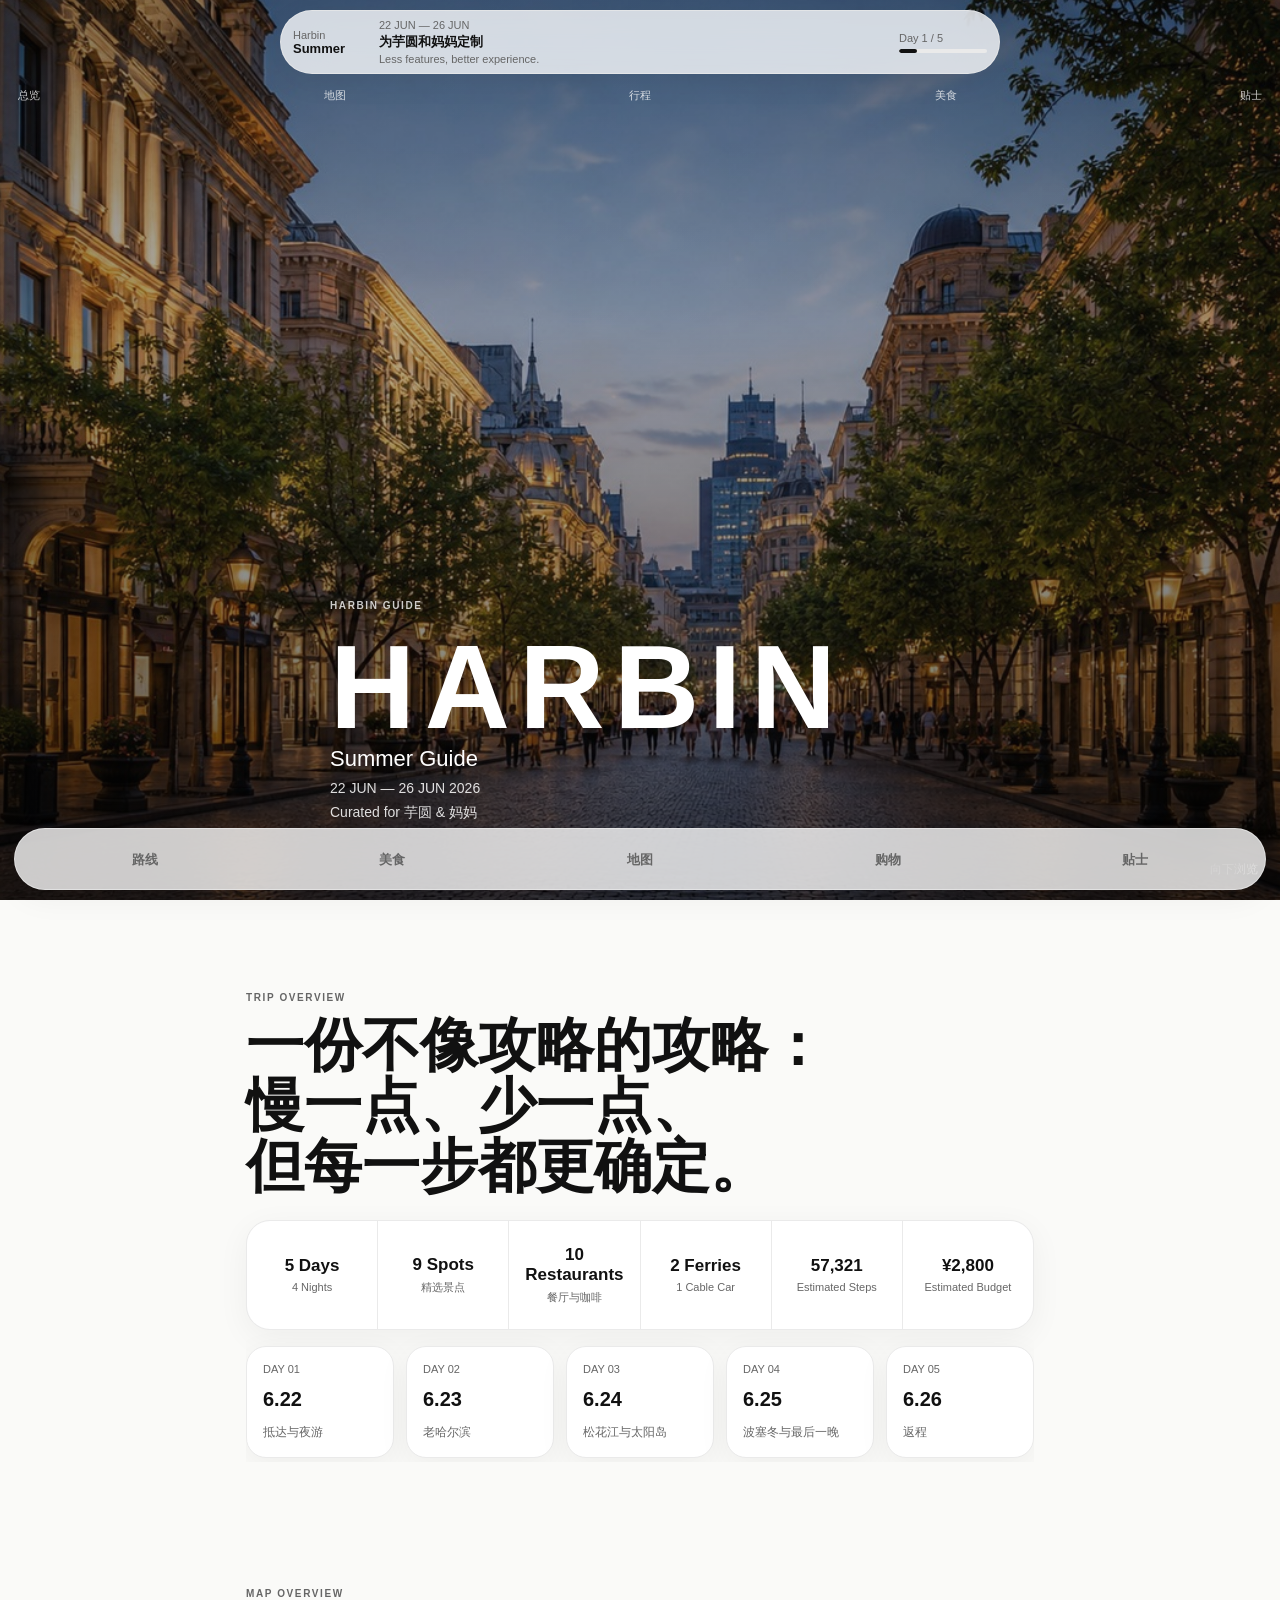
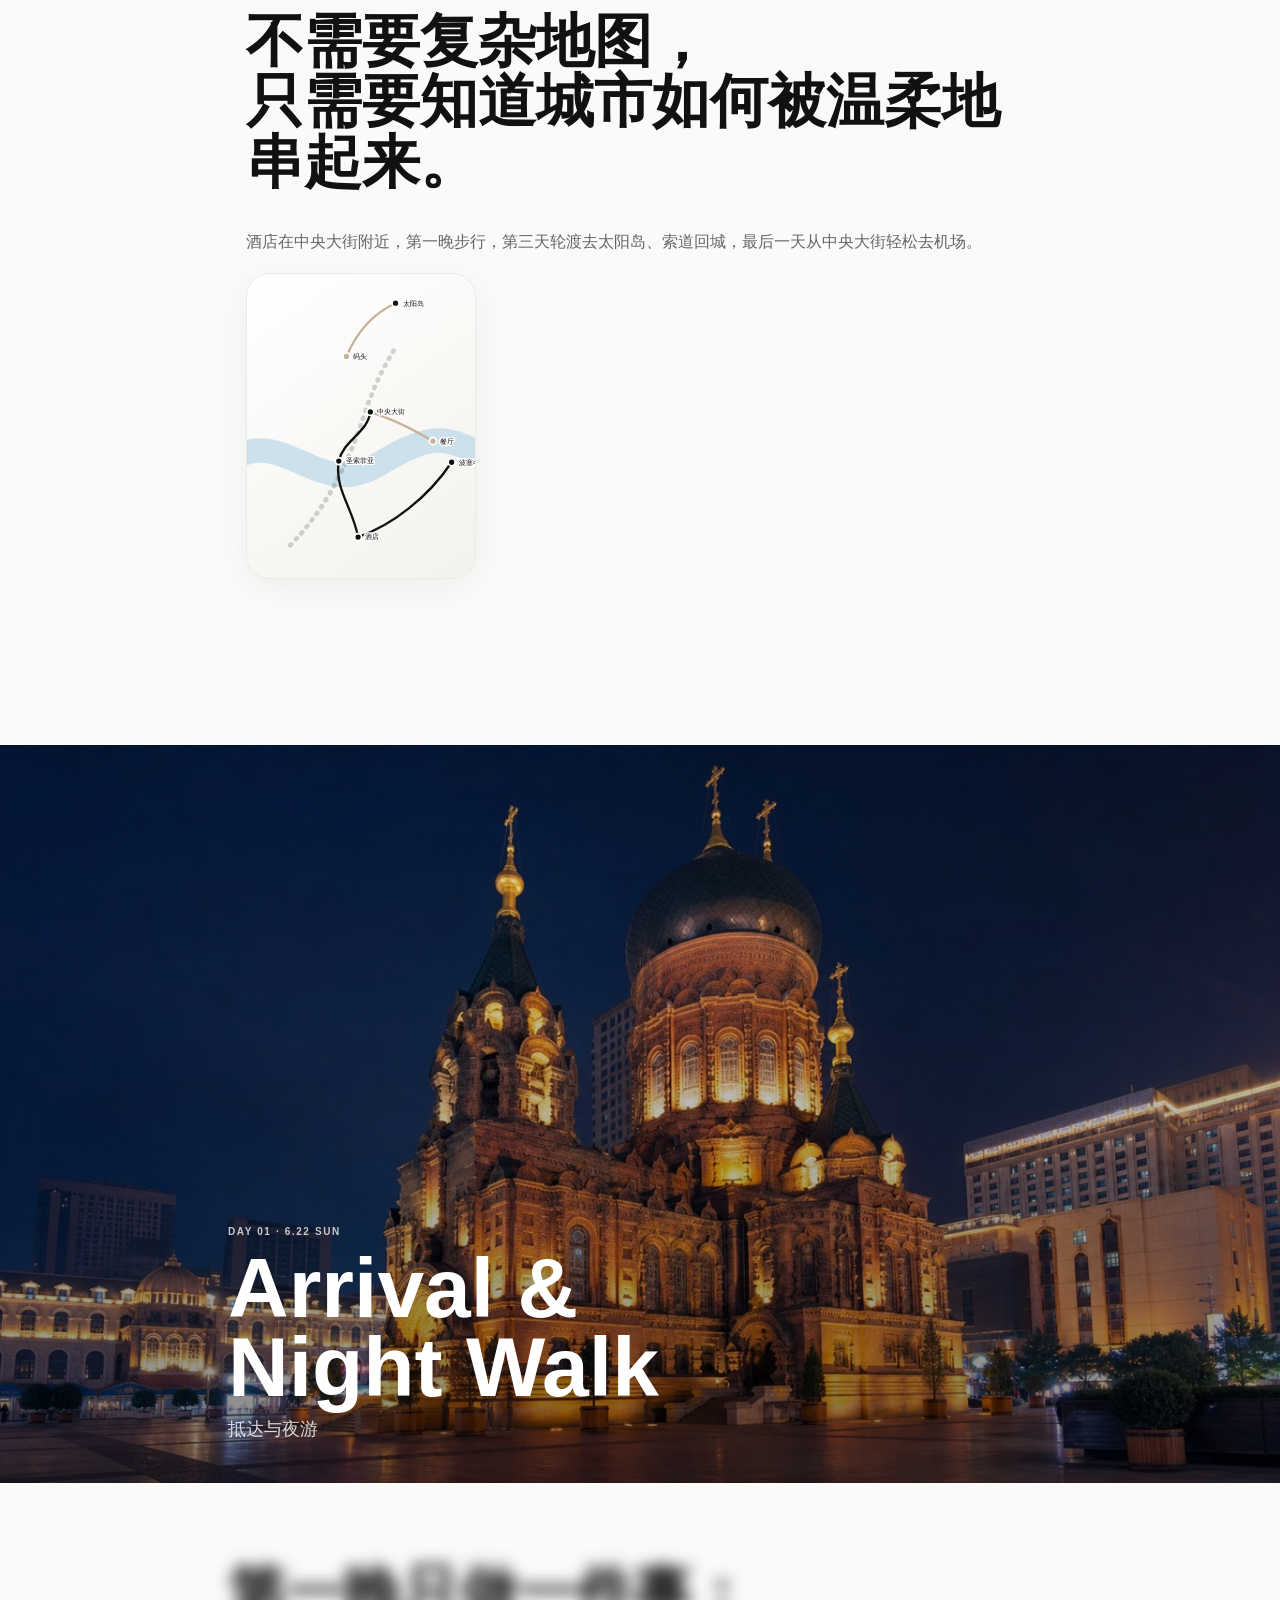
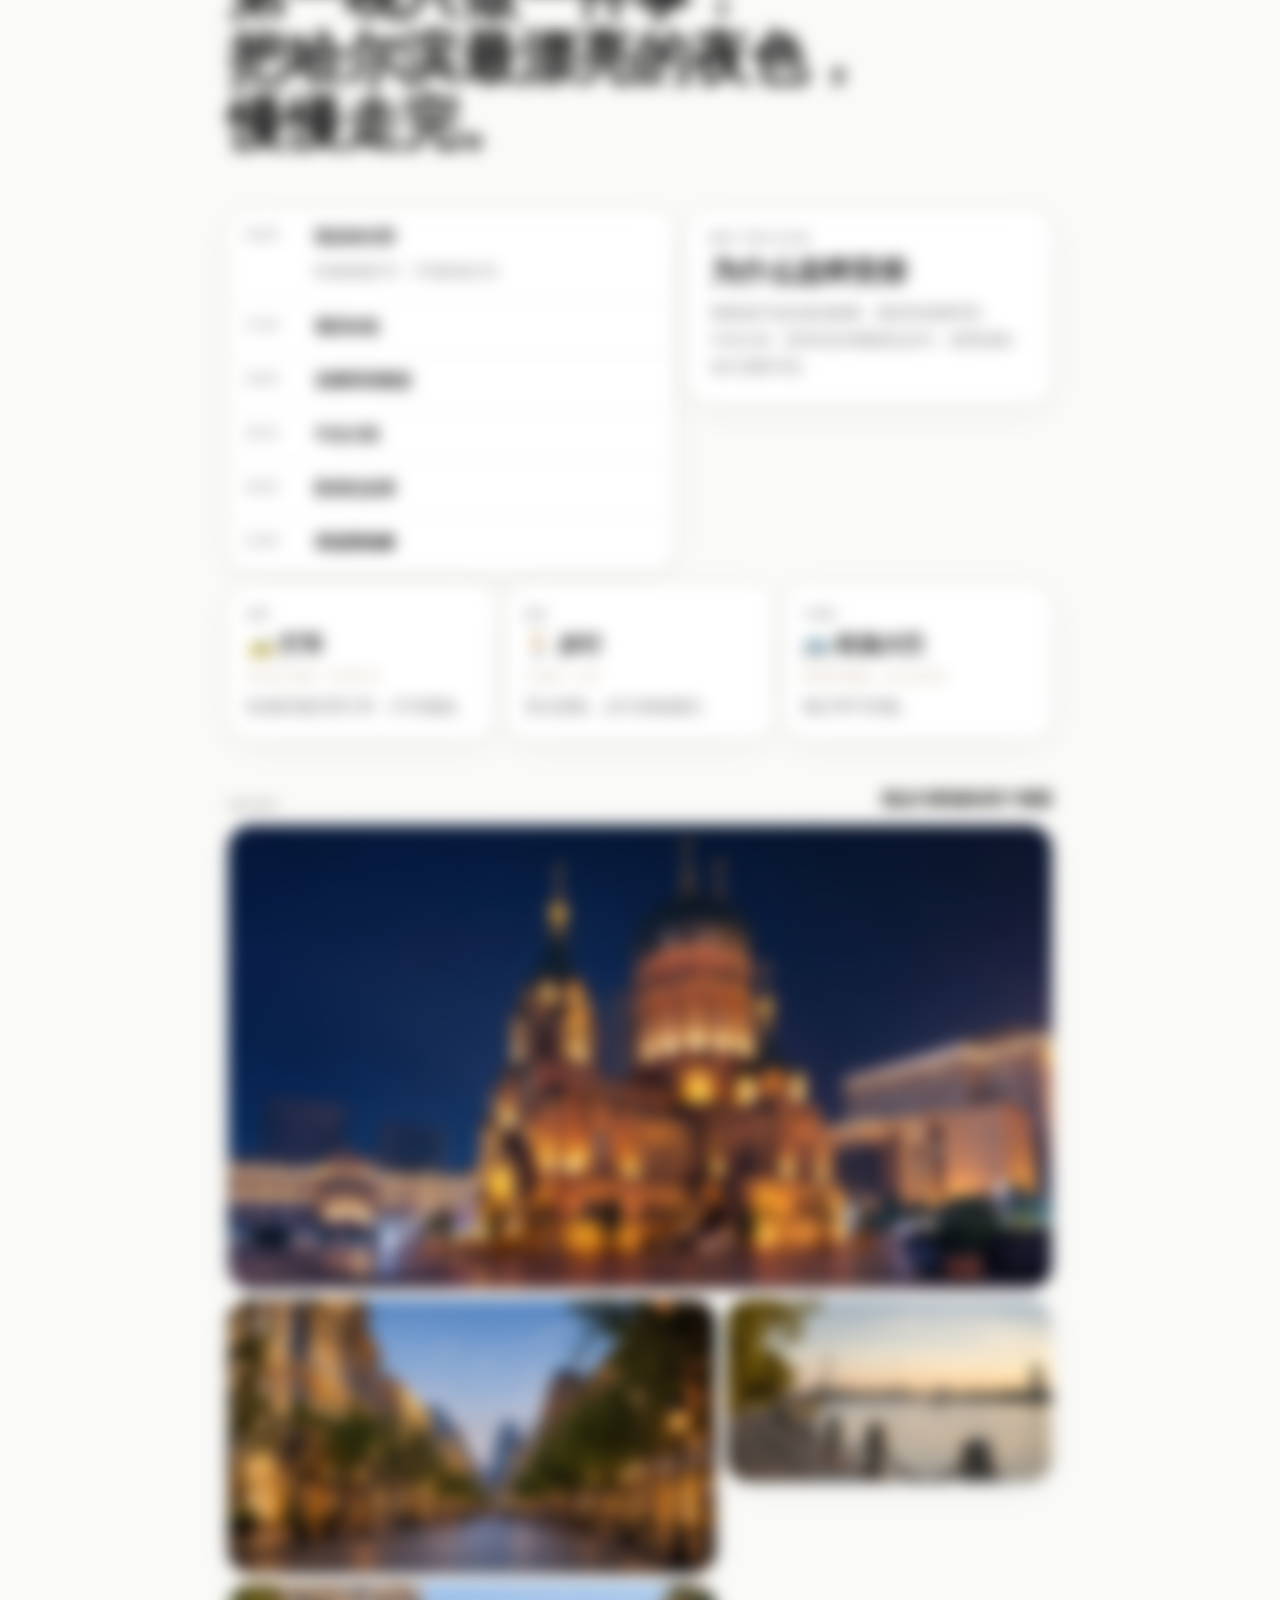
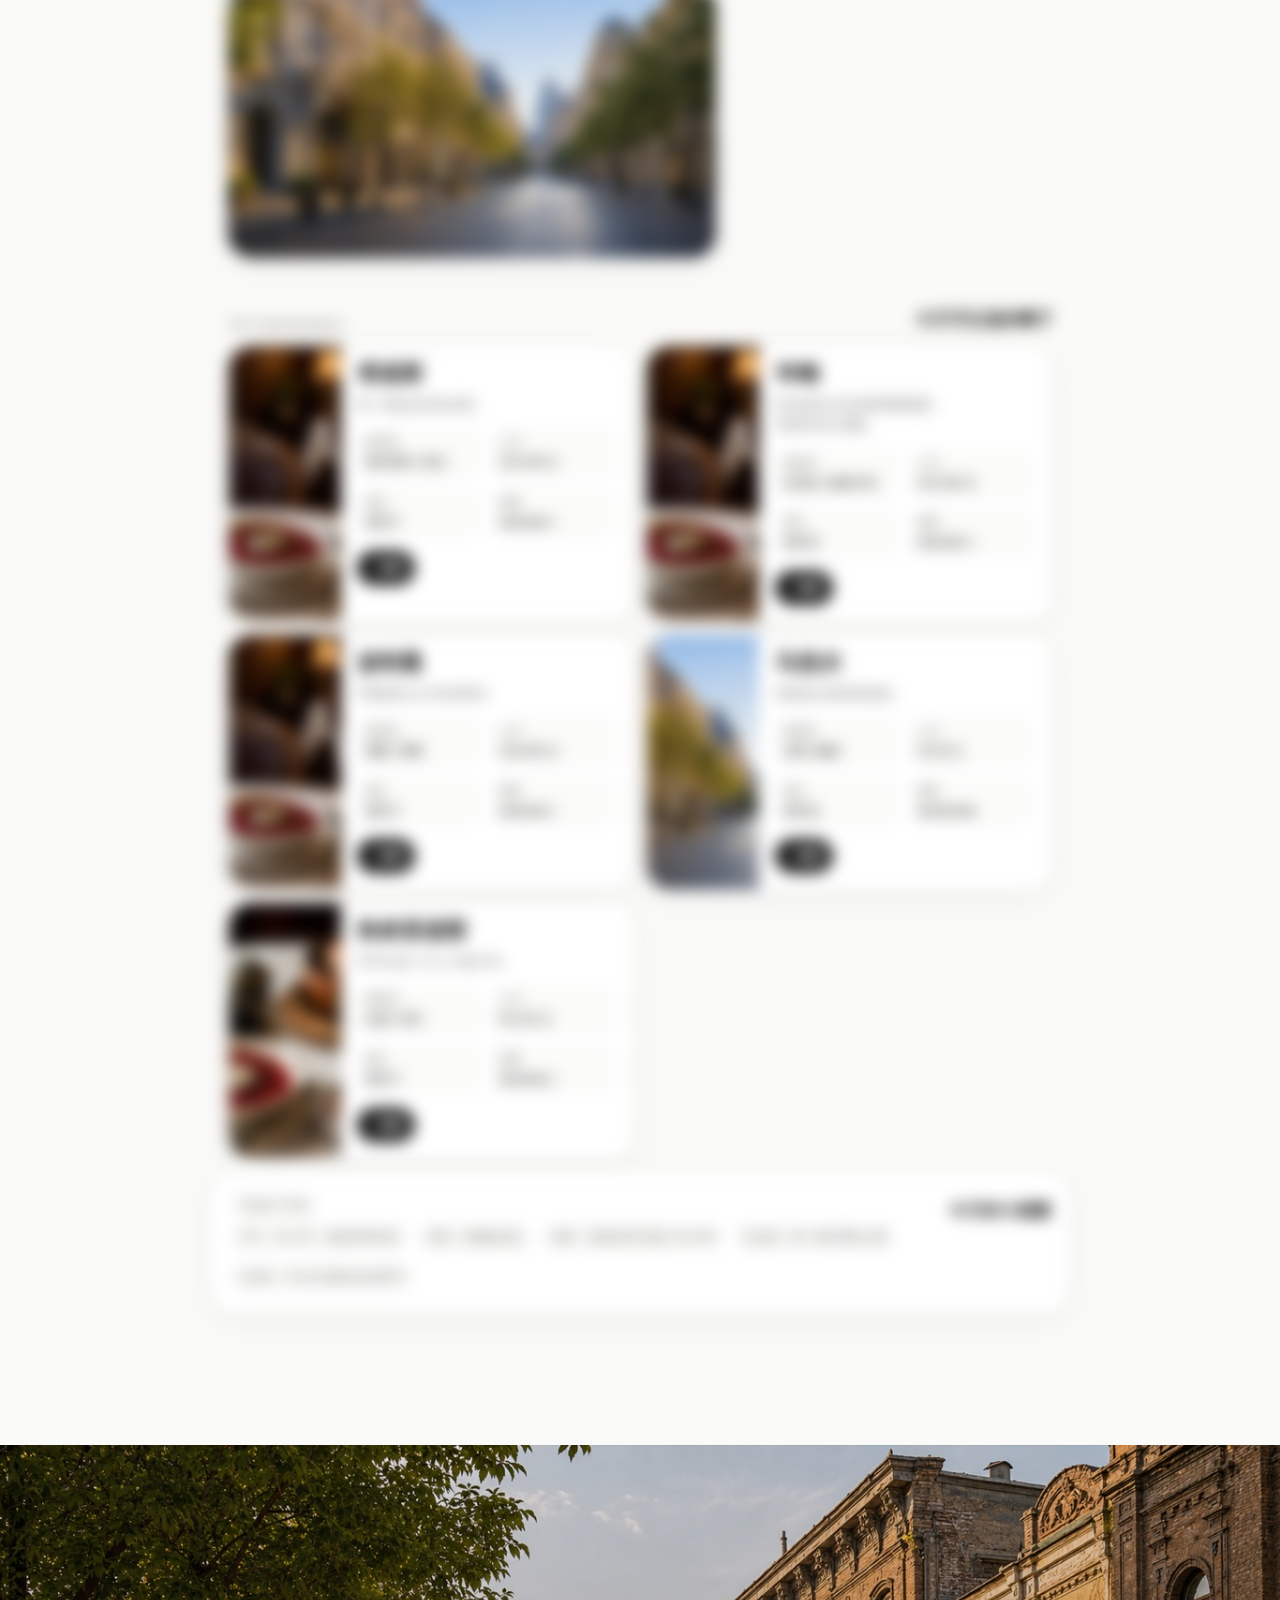
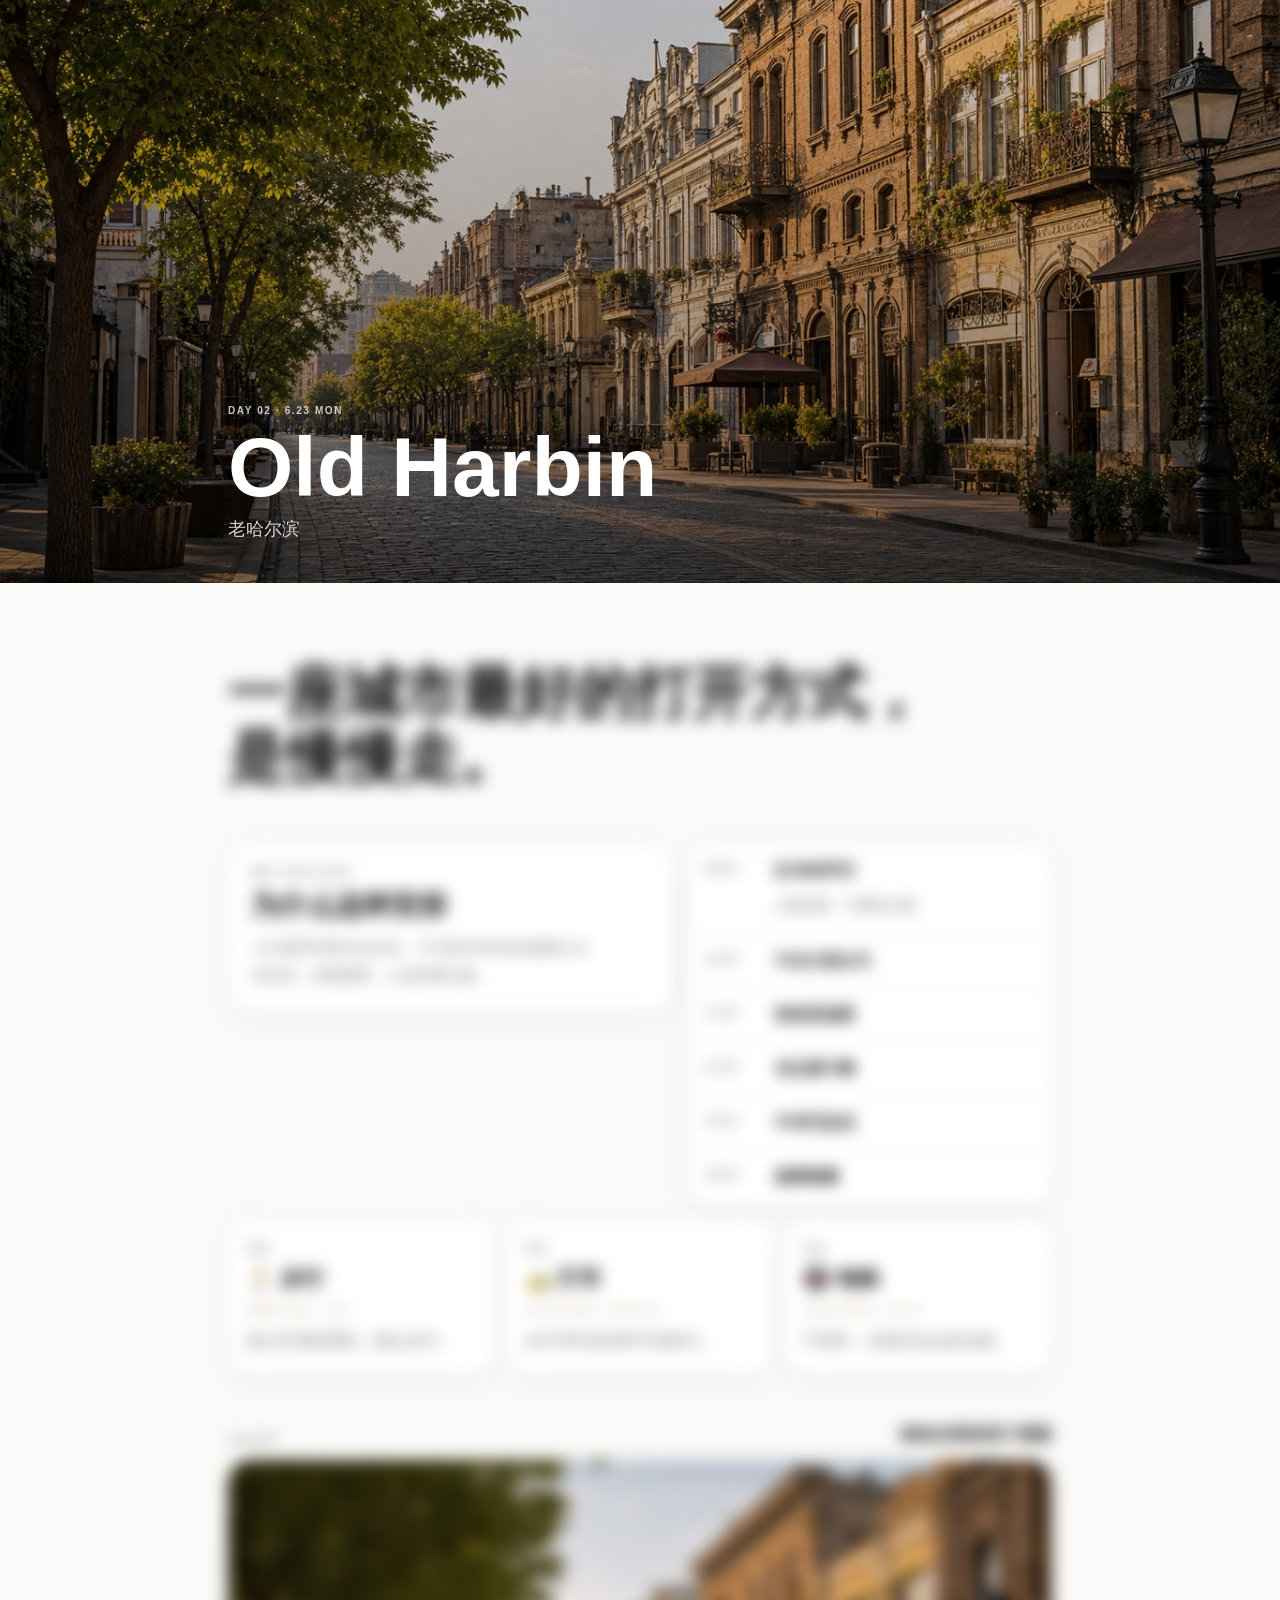
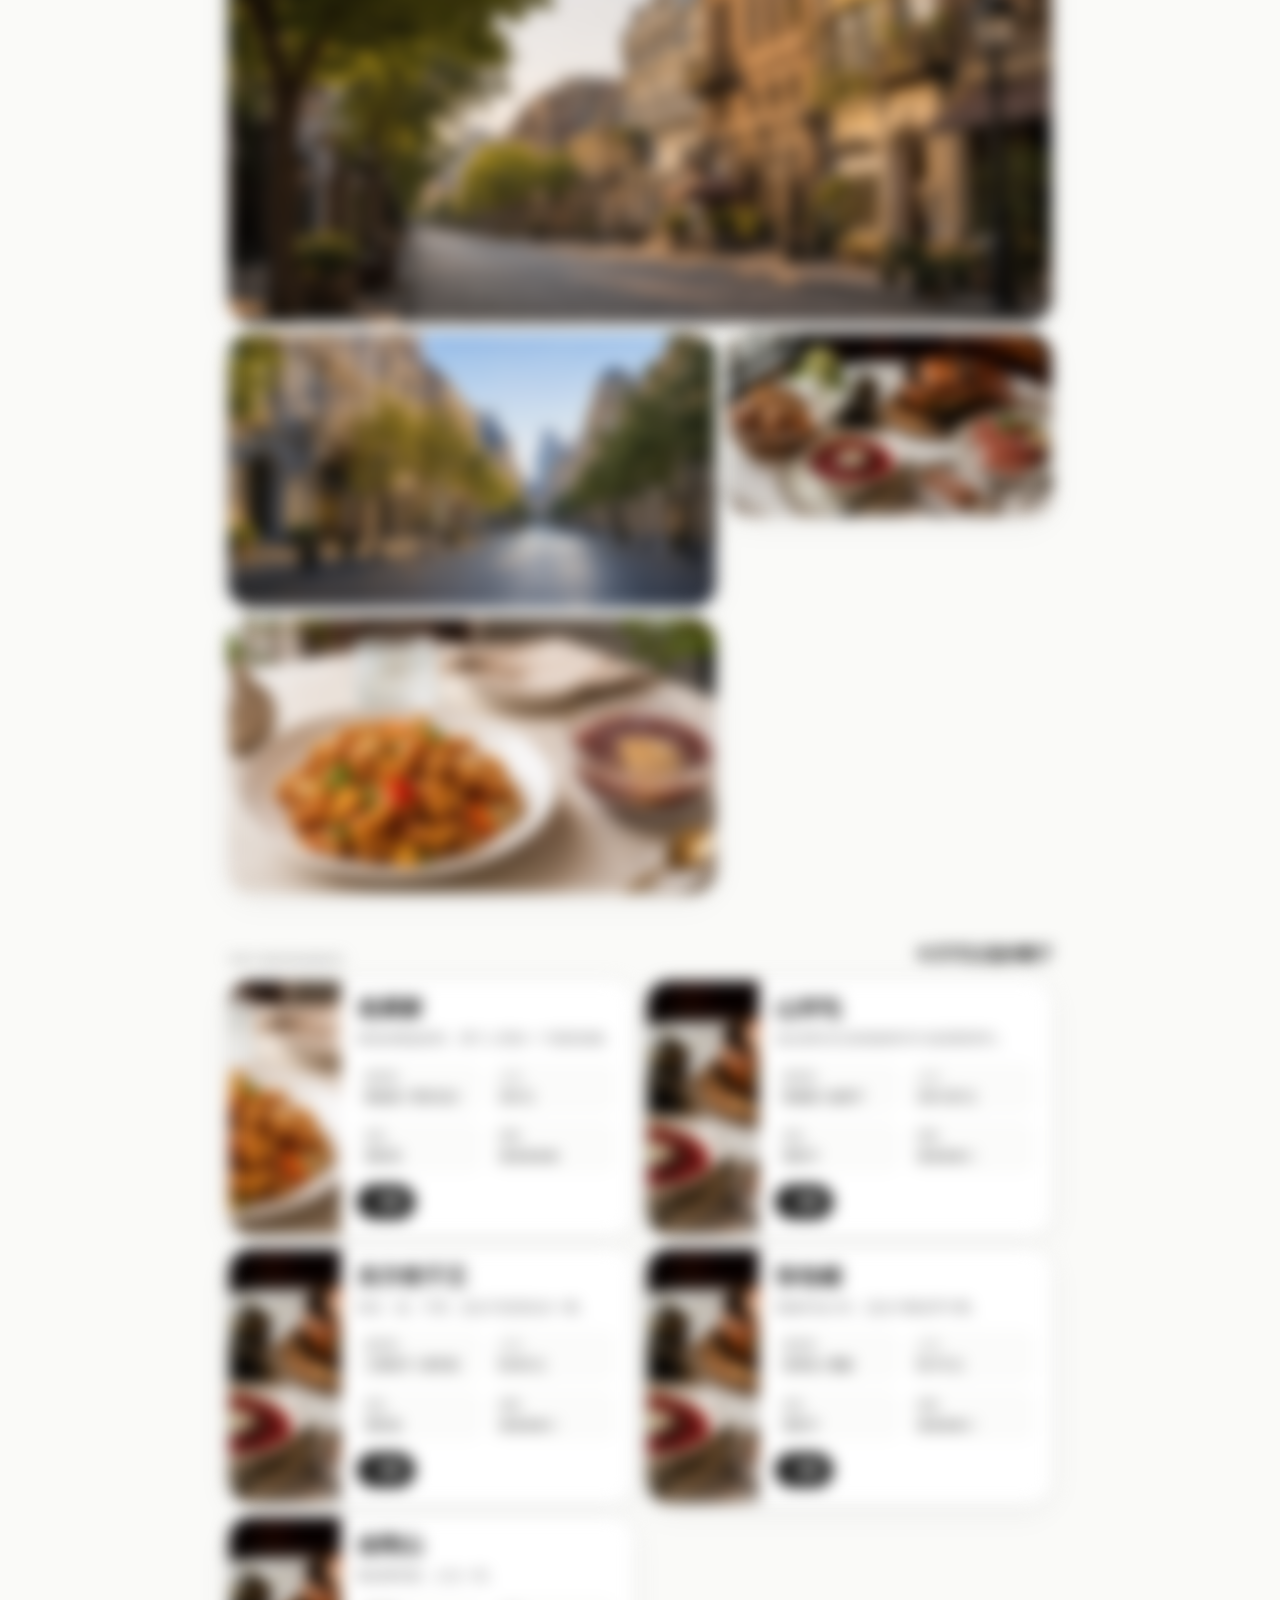
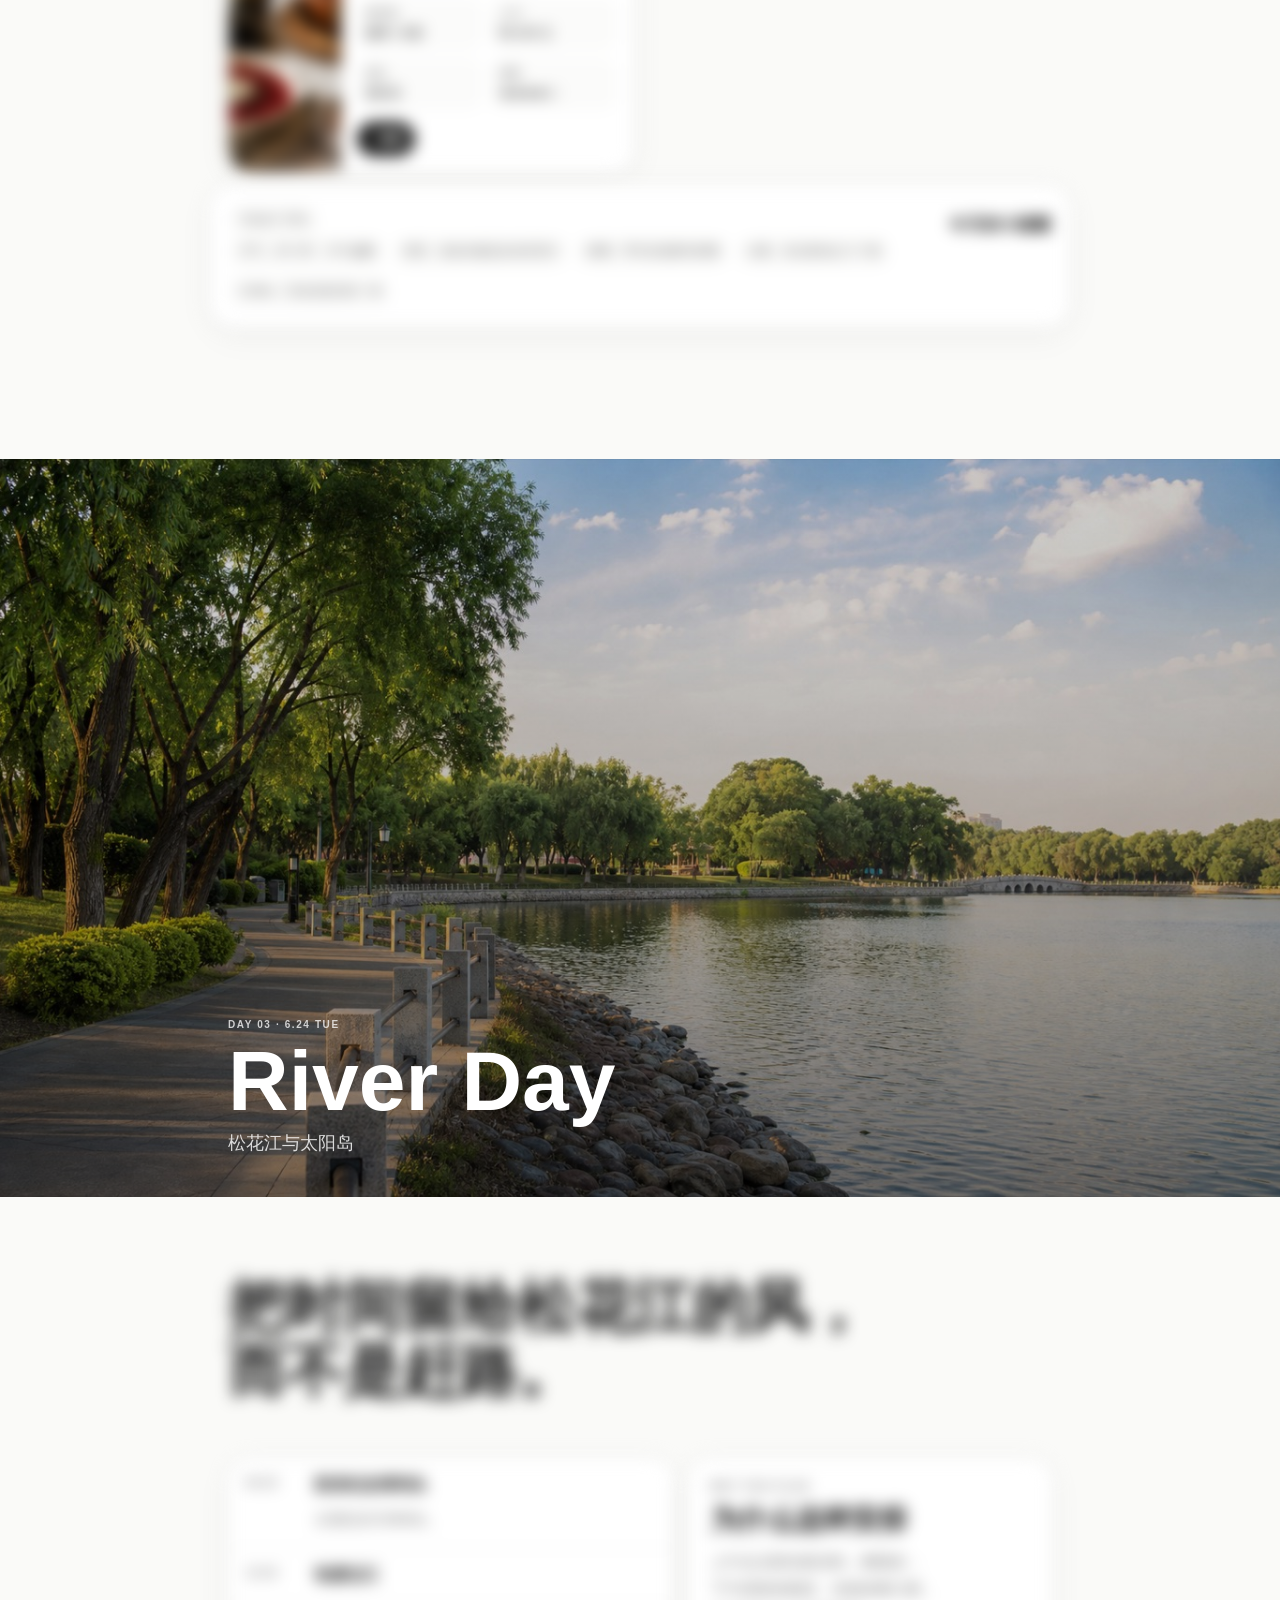
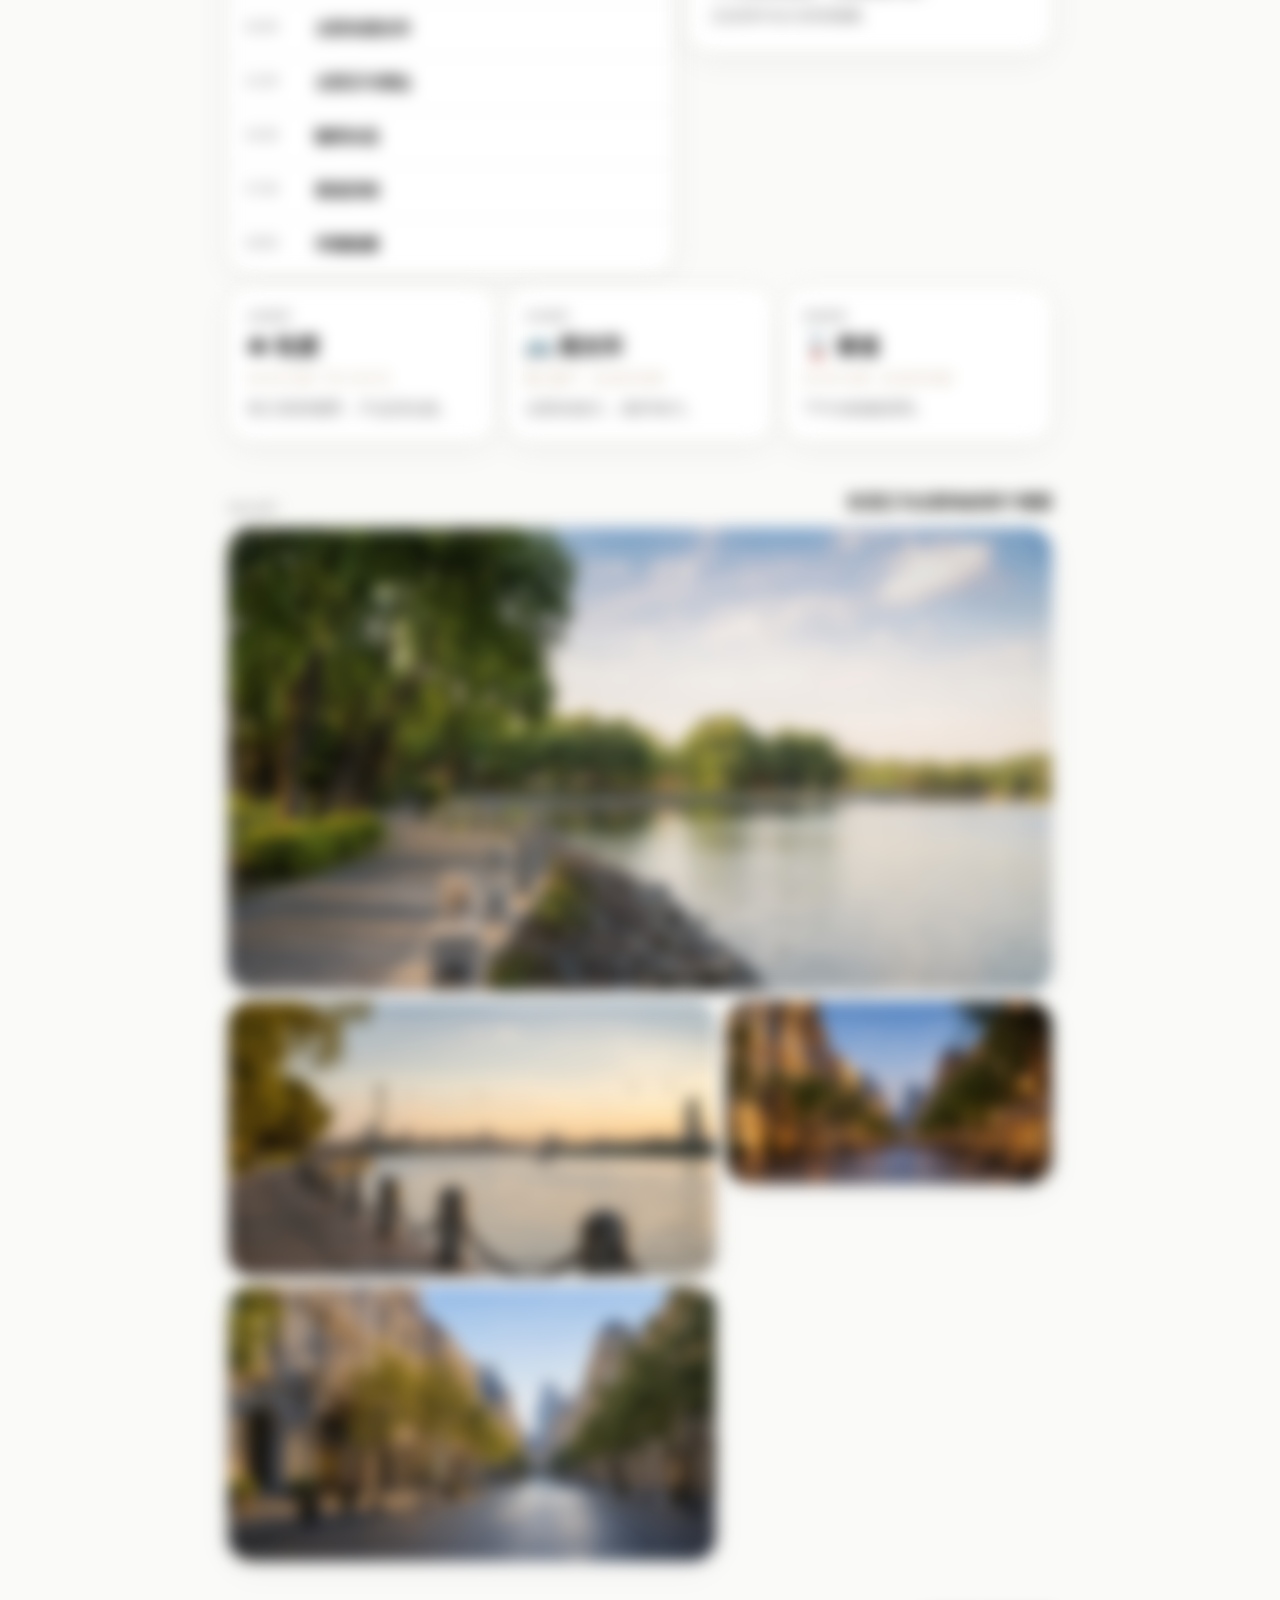
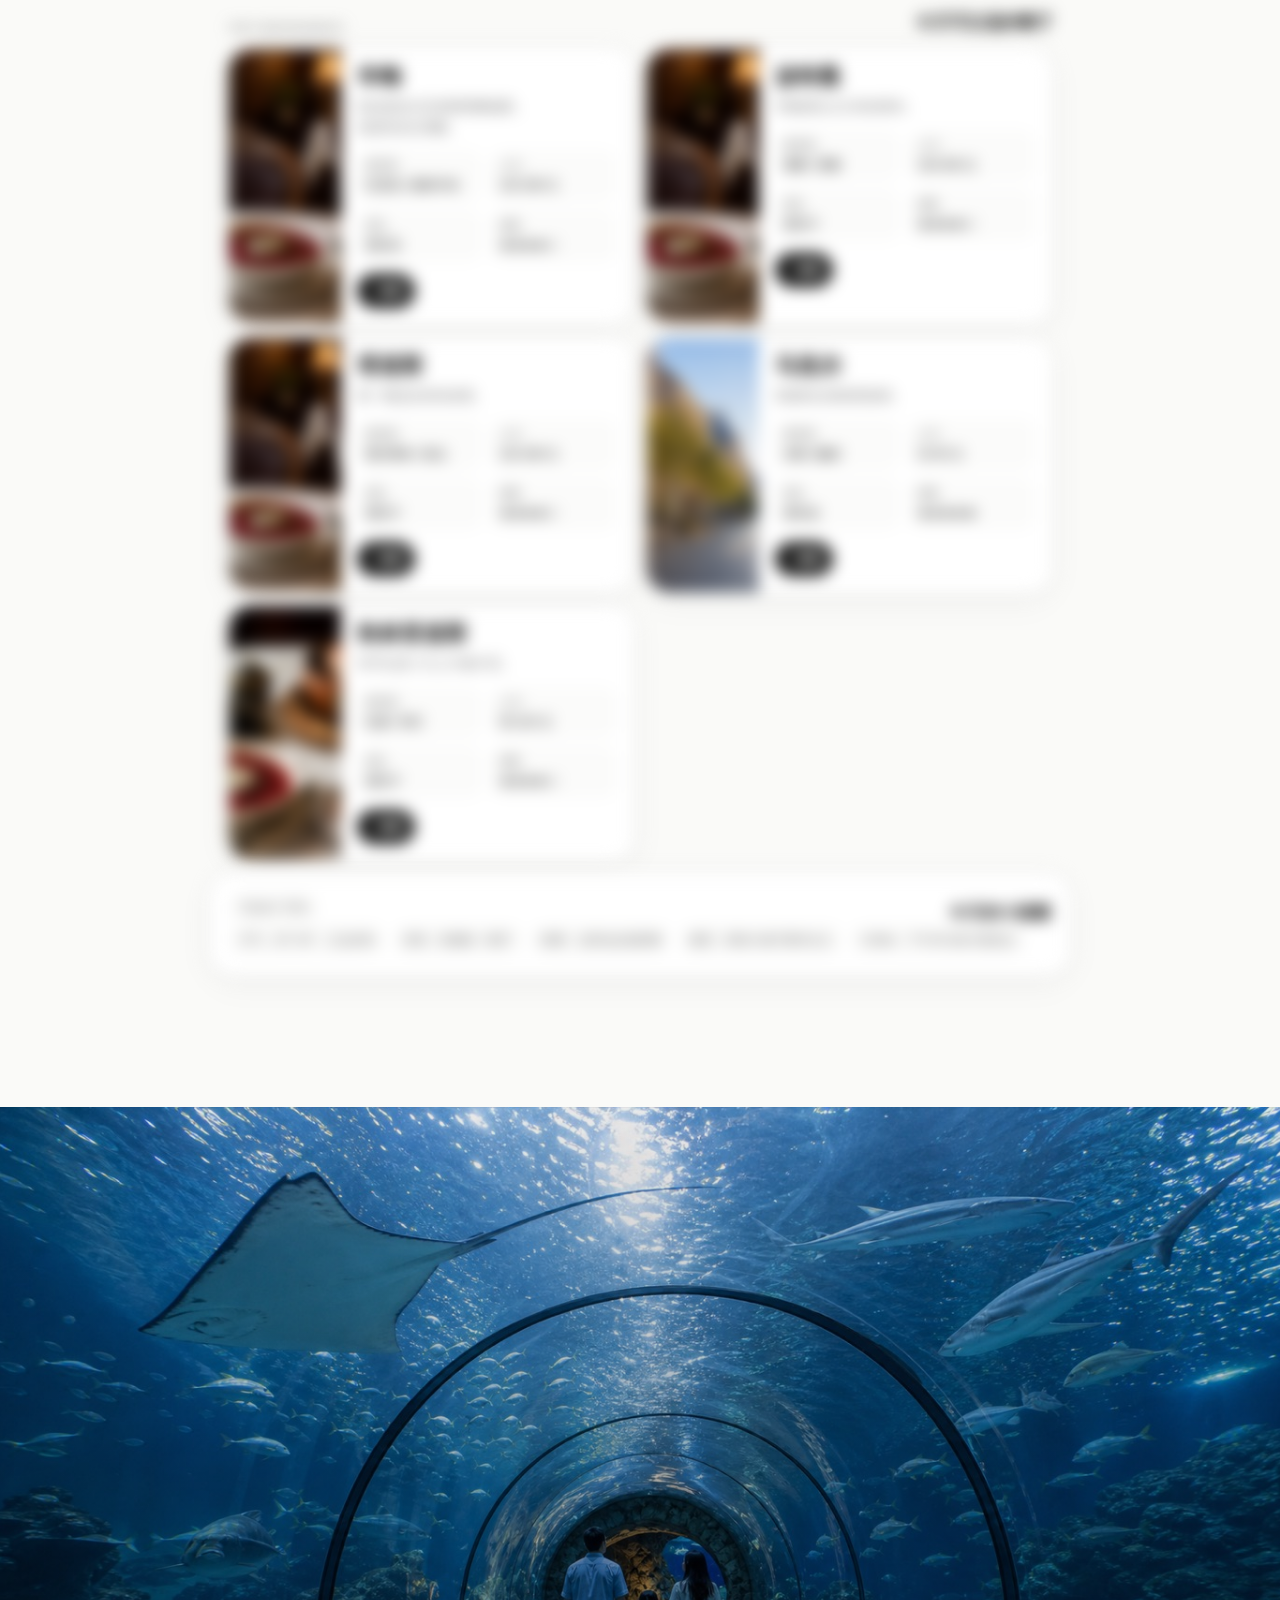
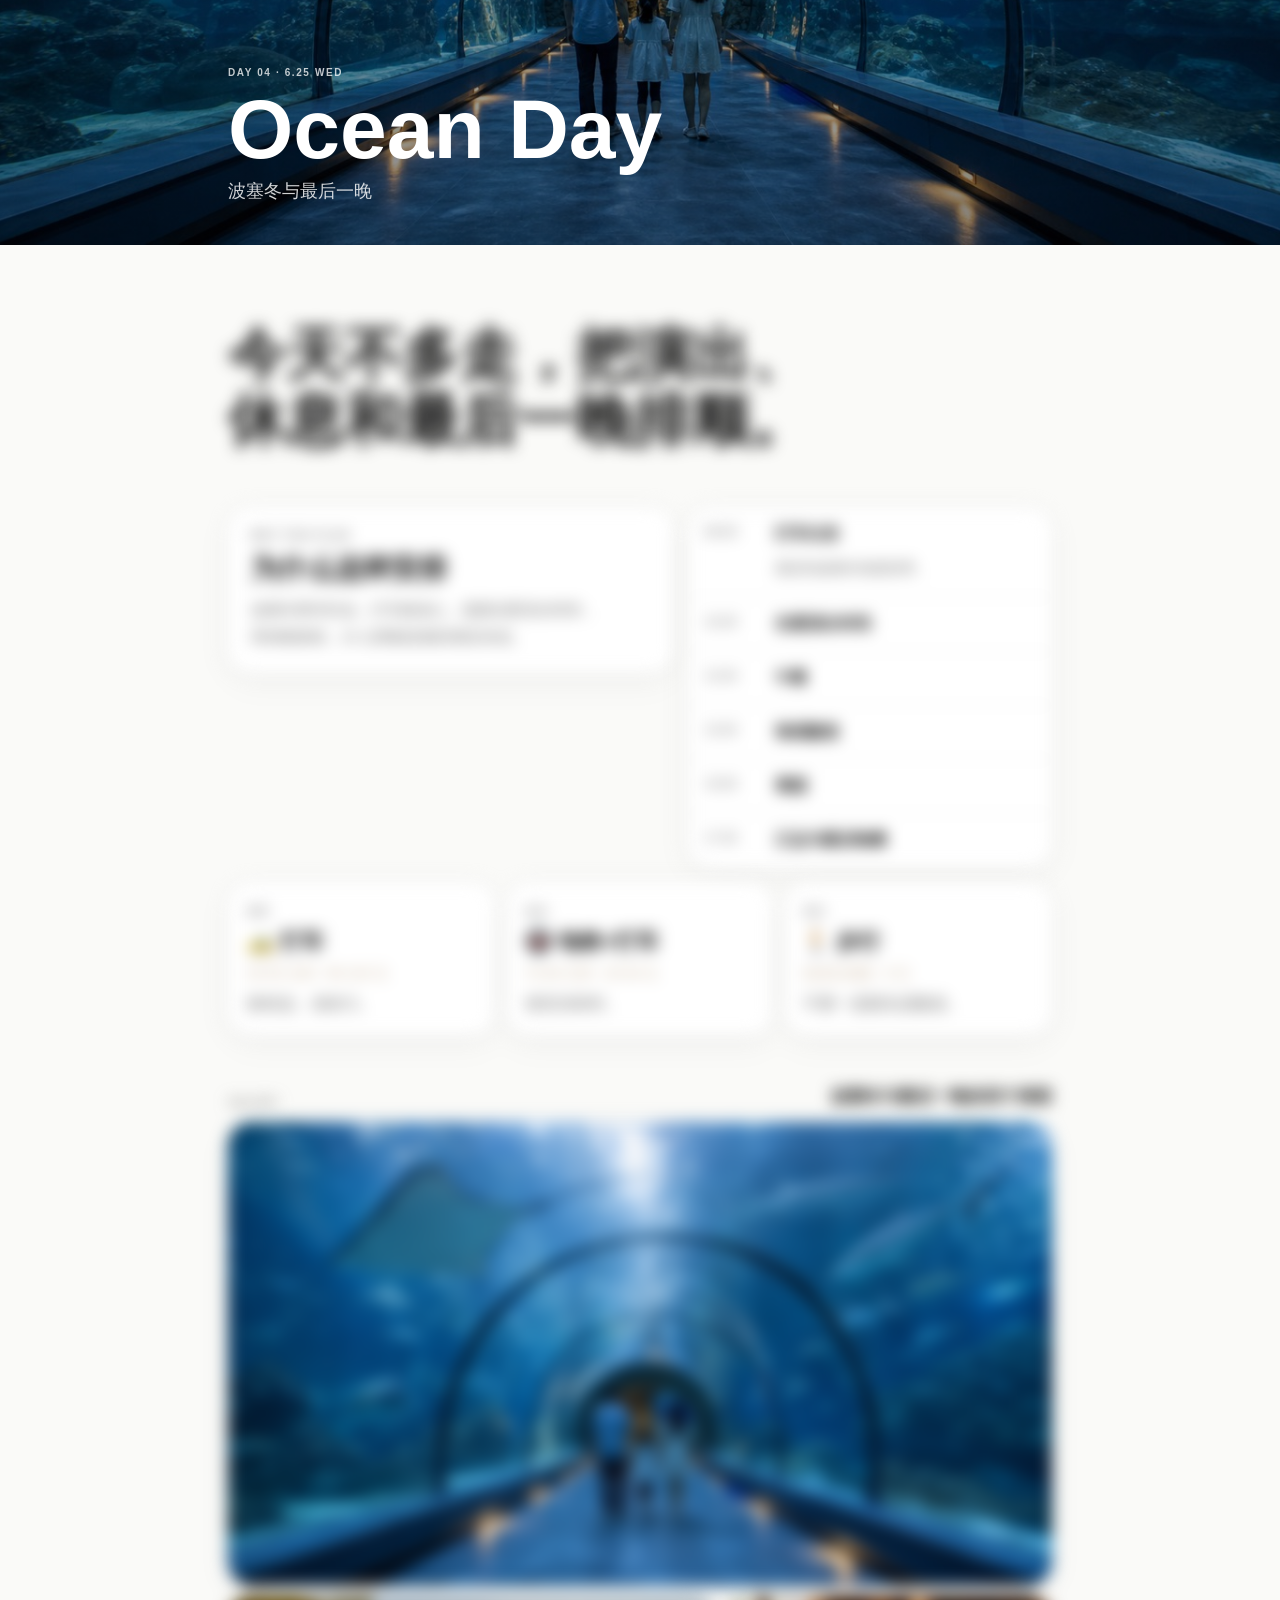
==== commit 76a82fdd: "Refine Harbin guide editorial V3" ====
--- a/index.html
+++ b/index.html
@@ -16,13 +16,13 @@
   <body>
     <header class="top-companion glass" aria-label="旅行助手">
       <div class="companion-primary">
-        <span>Today</span>
-        <strong>24° 晴</strong>
+        <span>Harbin</span>
+        <strong>Summer</strong>
       </div>
       <div class="companion-now">
-        <span id="liveTime">09:30</span>
-        <b id="liveNext">下一站：圣索菲亚教堂</b>
-        <em id="liveTip">建议：可以买冰棍。</em>
+        <span>22 JUN — 26 JUN</span>
+        <b>为芋圆和妈妈定制</b>
+        <em>Less features, better experience.</em>
       </div>
       <div class="companion-progress">
         <span id="progressDay">Day 1 / 5</span>
@@ -62,20 +62,19 @@
         <div class="split-heading">
           <div>
             <p class="section-label">MAP OVERVIEW</p>
-            <h2>酒店、老街、江边、太阳岛，全部围绕一条轻松动线展开。</h2>
+            <h2>不需要复杂地图，只需要知道城市如何被温柔地串起来。</h2>
           </div>
-          <p>点击下方地点卡片，路线会在地图中高亮。</p>
+          <p>酒店在中央大街附近，第一晚步行，第三天轮渡去太阳岛、索道回城，最后一天从中央大街轻松去机场。</p>
         </div>
         <div class="map-layout">
-          <div class="map-legend" id="mapLegend"></div>
           <div class="map-card">
             <svg viewBox="0 0 390 520" role="img" aria-label="哈尔滨行程矢量地图">
               <path class="map-water" d="M-28 318 C65 258 120 388 222 327 S345 276 430 327"></path>
               <path class="map-subway" d="M74 464 C126 410 154 358 178 302 S208 198 255 125"></path>
-              <path class="map-route route-walk active" data-route="walk" d="M190 450 C181 400 149 367 157 320 C164 285 207 271 211 236"></path>
-              <path class="map-route route-river" data-route="river" d="M170 141 C191 92 219 66 254 50"></path>
-              <path class="map-route route-food" data-route="food" d="M210 236 C255 250 288 268 318 286"></path>
-              <path class="map-route route-ocean" data-route="ocean" d="M190 450 C248 430 310 382 350 322"></path>
+              <path class="map-route route-walk active" d="M190 450 C181 400 149 367 157 320 C164 285 207 271 211 236"></path>
+              <path class="map-route route-river active" d="M170 141 C191 92 219 66 254 50"></path>
+              <path class="map-route route-food active" d="M210 236 C255 250 288 268 318 286"></path>
+              <path class="map-route route-ocean active" d="M190 450 C248 430 310 382 350 322"></path>
               <g class="map-pin hotel" transform="translate(190 450)"><circle></circle><text>酒店</text></g>
               <g class="map-pin spot" transform="translate(157 320)"><circle></circle><text>圣索菲亚</text></g>
               <g class="map-pin spot" transform="translate(211 236)"><circle></circle><text>中央大街</text></g>
@@ -92,8 +91,7 @@
 
       <section class="section food-guide snap-section" id="food" data-day="4">
         <p class="section-label">RESTAURANT GUIDE</p>
-        <h2>每个饭点都给选择，而不是替你锁死一家店。</h2>
-        <div class="meal-tabs" id="mealTabs"></div>
+        <h2>不锁死一家店。每个饭点都有 Top 5，按体力、排队和心情选择。</h2>
         <div class="restaurant-collection" id="restaurantCollection"></div>
         <div class="xhs-panel">
           <p class="section-label">小红书高赞 Tips</p>
--- a/styles.css
+++ b/styles.css
@@ -244,7 +244,6 @@
 
 .daily-strip,
 .horizontal-cards,
-.nearby-cards,
 .restaurant-collection,
 .shopping-grid {
   display: grid;
@@ -258,7 +257,6 @@
 }
 .daily-strip::-webkit-scrollbar,
 .horizontal-cards::-webkit-scrollbar,
-.nearby-cards::-webkit-scrollbar,
 .restaurant-collection::-webkit-scrollbar,
 .shopping-grid::-webkit-scrollbar { display: none; }
 .daily-strip a {
@@ -361,6 +359,239 @@
   transform: translate(12px, 4px);
 }
 
+.day-cover {
+  position: relative;
+  min-height: 82svh;
+  display: grid;
+  align-items: end;
+  overflow: hidden;
+  margin-top: 36px;
+  color: #fff;
+  border-radius: 0;
+}
+.day-cover img {
+  position: absolute;
+  inset: 0;
+  width: 100%;
+  height: 100%;
+  object-fit: cover;
+}
+.day-cover::after {
+  content: "";
+  position: absolute;
+  inset: 0;
+  background: linear-gradient(to bottom, rgba(0,0,0,.08), rgba(0,0,0,.48));
+}
+.day-cover > div {
+  position: relative;
+  z-index: 1;
+  max-width: 860px;
+  width: 100%;
+  margin: 0 auto;
+  padding: 42px 18px;
+}
+.day-cover p {
+  margin: 0 0 12px;
+  color: rgba(255,255,255,.76);
+  letter-spacing: .16em;
+  font-size: 10px;
+  font-weight: 760;
+}
+.day-cover h2 {
+  max-width: 9em;
+  margin: 0;
+  font-size: clamp(44px, 13vw, 84px);
+  line-height: .94;
+  letter-spacing: 0;
+  text-wrap: balance;
+}
+.day-cover span {
+  display: block;
+  margin-top: 10px;
+  color: rgba(255,255,255,.82);
+  font-size: 18px;
+}
+.quote-panel {
+  max-width: 860px;
+  margin: 0 auto;
+  padding: 78px 18px 54px;
+}
+.quote-panel blockquote {
+  max-width: 720px;
+  margin: 0;
+  padding: 0;
+  border: 0;
+  color: var(--primary);
+  font-size: clamp(30px, 7.6vw, 58px);
+  line-height: 1.12;
+  font-weight: 720;
+  text-wrap: balance;
+}
+.rhythm-grid,
+.transport-strip,
+.gallery-block,
+.food-block,
+.today-tips {
+  max-width: 860px;
+  margin-left: auto;
+  margin-right: auto;
+  padding-left: 18px;
+  padding-right: 18px;
+}
+.rhythm-grid {
+  display: grid;
+  gap: 14px;
+}
+.why-card {
+  border: 1px solid var(--divider);
+  border-radius: var(--radius);
+  background: var(--card);
+  box-shadow: var(--shadow);
+  padding: 22px;
+}
+.why-card h3 {
+  margin: 12px 0;
+  font-size: 28px;
+  line-height: 1.12;
+}
+.why-card p:last-child {
+  margin: 0;
+  color: var(--secondary);
+  line-height: 1.8;
+  font-size: 15px;
+}
+.transport-strip {
+  display: grid;
+  gap: 10px;
+  margin-top: 14px;
+}
+.transport-strip article {
+  border: 1px solid var(--divider);
+  border-radius: var(--radius);
+  background: var(--card);
+  box-shadow: var(--shadow);
+  padding: 18px;
+}
+.transport-strip span,
+.food-row dt {
+  color: var(--secondary);
+  font-size: 11px;
+}
+.transport-strip b {
+  display: block;
+  margin-top: 8px;
+  font-size: 22px;
+}
+.transport-strip em {
+  display: block;
+  margin-top: 8px;
+  color: var(--accent);
+  font-style: normal;
+  font-size: 14px;
+}
+.transport-strip p {
+  margin: 8px 0 0;
+  color: var(--secondary);
+  line-height: 1.6;
+}
+.gallery-block,
+.food-block {
+  margin-top: 46px;
+}
+.gallery-grid {
+  display: grid;
+  grid-template-columns: 1.2fr .8fr;
+  gap: 10px;
+  margin-top: 14px;
+}
+.gallery-grid img {
+  width: 100%;
+  aspect-ratio: 16 / 9;
+  object-fit: cover;
+  border-radius: var(--radius);
+  box-shadow: var(--shadow);
+}
+.gallery-grid img:first-child {
+  grid-column: 1 / -1;
+}
+.food-list,
+.restaurant-collection {
+  display: grid;
+  gap: 12px;
+  overflow: visible;
+  padding: 14px 0 0;
+}
+.food-row,
+.restaurant-card {
+  display: grid;
+  grid-template-columns: 112px 1fr;
+  gap: 0;
+  overflow: hidden;
+  border: 1px solid var(--divider);
+  border-radius: var(--radius);
+  background: var(--card);
+  box-shadow: var(--shadow);
+}
+.food-row img,
+.restaurant-card img {
+  width: 100%;
+  height: 100%;
+  min-height: 188px;
+  object-fit: cover;
+}
+.food-row > div,
+.restaurant-card > div {
+  padding: 16px;
+}
+.food-row h3,
+.restaurant-card h3 {
+  margin: 0;
+  font-size: 22px;
+  line-height: 1.12;
+}
+.food-row p,
+.restaurant-card p {
+  margin: 8px 0 12px;
+  color: var(--secondary);
+  line-height: 1.58;
+  font-size: 13px;
+}
+.food-row dl,
+.restaurant-card dl {
+  display: grid;
+  grid-template-columns: repeat(2, minmax(0, 1fr));
+  gap: 8px;
+  margin: 0;
+}
+.food-row dl div,
+.restaurant-card dl div {
+  min-width: 0;
+  padding: 8px;
+  border-radius: 14px;
+  background: color-mix(in srgb, var(--bg) 76%, var(--card));
+}
+.food-row dd,
+.restaurant-card dd {
+  margin: 4px 0 0;
+  font-size: 12px;
+  line-height: 1.38;
+}
+.food-row a,
+.restaurant-card a {
+  display: inline-flex;
+  align-items: center;
+  justify-content: center;
+  min-height: 34px;
+  width: max-content;
+  margin-top: 12px;
+  padding: 0 12px;
+  border-radius: 999px;
+  background: var(--primary);
+  color: var(--bg);
+  font-size: 13px;
+  font-weight: 720;
+}
+
 .day-section { padding-top: 96px; }
 .day-hero {
   display: grid;
@@ -404,7 +635,6 @@
 .transport-panel,
 .today-tips,
 .collection-block,
-.nearby-block,
 .memory-note,
 .spot-card,
 .restaurant-card,
@@ -484,7 +714,6 @@
 .today-tips,
 .memory-note,
 .collection-block,
-.nearby-block,
 .xhs-panel {
   margin-top: 12px;
   padding: 18px;
@@ -498,8 +727,7 @@
 }
 .today-tips span,
 .memory-note span,
-#xhsTags span,
-.nearby-row em {
+#xhsTags span {
   display: inline-flex;
   align-items: center;
   min-height: 32px;
@@ -581,13 +809,6 @@
   margin-bottom: 2px;
   color: var(--primary);
 }
-.nearby-row {
-  display: flex;
-  flex-wrap: wrap;
-  gap: 8px;
-  margin-top: 14px;
-}
-
 .mini-heading {
   display: flex;
   justify-content: space-between;
@@ -650,51 +871,10 @@
   min-height: 34px;
 }
 
-.nearby-cards {
-  grid-auto-columns: minmax(168px, 54%);
-}
-.nearby-cards article {
-  scroll-snap-align: start;
-  min-height: 132px;
-  padding: 14px;
-  border-radius: 20px;
-  border: 1px solid var(--divider);
-  background: color-mix(in srgb, var(--bg) 42%, var(--card));
-}
-.nearby-cards span,
 .tips-grid span,
 .shopping-grid span {
   color: var(--secondary);
   font-size: 12px;
-}
-.nearby-cards b {
-  display: block;
-  margin-top: 8px;
-  font-size: 17px;
-}
-.nearby-cards p {
-  margin: 10px 0 0;
-  color: var(--secondary);
-  line-height: 1.55;
-  font-size: 13px;
-}
-
-.meal-tabs {
-  display: flex;
-  gap: 8px;
-  overflow-x: auto;
-  padding: 0 0 12px;
-}
-.meal-tabs button {
-  border: 1px solid var(--divider);
-  background: var(--card);
-  border-radius: 999px;
-  padding: 10px 16px;
-  white-space: nowrap;
-}
-.meal-tabs button.active {
-  background: var(--primary);
-  color: var(--bg);
 }
 .xhs-panel { margin-top: 18px; }
 #xhsTags { margin-top: 14px; }
@@ -862,7 +1042,6 @@
   .spot-stack { grid-template-columns: repeat(2, minmax(0, 1fr)); }
   .restaurant-collection,
   .horizontal-cards { grid-auto-columns: minmax(288px, 34%); }
-  .nearby-cards { grid-auto-columns: minmax(180px, 24%); }
   .shopping-grid { grid-auto-columns: minmax(160px, 22%); }
   .tips-grid { grid-template-columns: repeat(3, minmax(0, 1fr)); }
 }
@@ -888,3 +1067,109 @@
     transition-duration: .001ms !important;
   }
 }
+
+/* V3 final card rhythm overrides. Keep these after legacy responsive rules. */
+.restaurant-collection,
+.food-list {
+  display: grid;
+  grid-auto-flow: row;
+  grid-auto-columns: unset;
+  overflow: visible;
+  gap: 12px;
+  padding-top: 14px;
+}
+.food-row,
+.restaurant-card {
+  display: grid;
+  grid-template-columns: 112px 1fr;
+  border: 1px solid var(--divider);
+  border-radius: var(--radius);
+  background: var(--card);
+  box-shadow: var(--shadow);
+  overflow: hidden;
+  min-height: 188px;
+}
+.food-row img,
+.restaurant-card img {
+  width: 100%;
+  height: 100%;
+  min-height: 188px;
+  aspect-ratio: auto;
+  object-fit: cover;
+  border-radius: 0;
+}
+.food-row > div,
+.restaurant-card > div {
+  padding: 16px;
+  display: block;
+}
+.food-row h3,
+.restaurant-card h3 {
+  margin: 0;
+  font-size: 22px;
+  line-height: 1.12;
+}
+.food-row p,
+.restaurant-card p {
+  margin: 8px 0 12px;
+  color: var(--secondary);
+  line-height: 1.58;
+  font-size: 13px;
+}
+.food-row dl,
+.restaurant-card dl {
+  display: grid;
+  grid-template-columns: repeat(2, minmax(0, 1fr));
+  gap: 8px;
+  margin: 0;
+}
+.food-row dl div,
+.restaurant-card dl div {
+  min-width: 0;
+  padding: 8px;
+  border-radius: 14px;
+  background: color-mix(in srgb, var(--bg) 76%, var(--card));
+}
+.food-row dt,
+.restaurant-card dt {
+  color: var(--secondary);
+  font-size: 11px;
+}
+.food-row dd,
+.restaurant-card dd {
+  margin: 4px 0 0;
+  font-size: 12px;
+  line-height: 1.38;
+}
+.food-row a,
+.restaurant-card a {
+  display: inline-flex;
+  align-items: center;
+  justify-content: center;
+  min-height: 34px;
+  width: max-content;
+  margin-top: 12px;
+  padding: 0 12px;
+  border-radius: 999px;
+  background: var(--primary);
+  color: var(--bg);
+  font-size: 13px;
+  font-weight: 720;
+}
+
+@media (min-width: 768px) {
+  .restaurant-collection,
+  .food-list {
+    grid-template-columns: repeat(2, minmax(0, 1fr));
+  }
+  .transport-strip {
+    grid-template-columns: repeat(3, minmax(0, 1fr));
+  }
+  .rhythm-grid {
+    grid-template-columns: 1.1fr .9fr;
+    align-items: start;
+  }
+  .rhythm-grid.reverse .timeline {
+    order: 2;
+  }
+}
